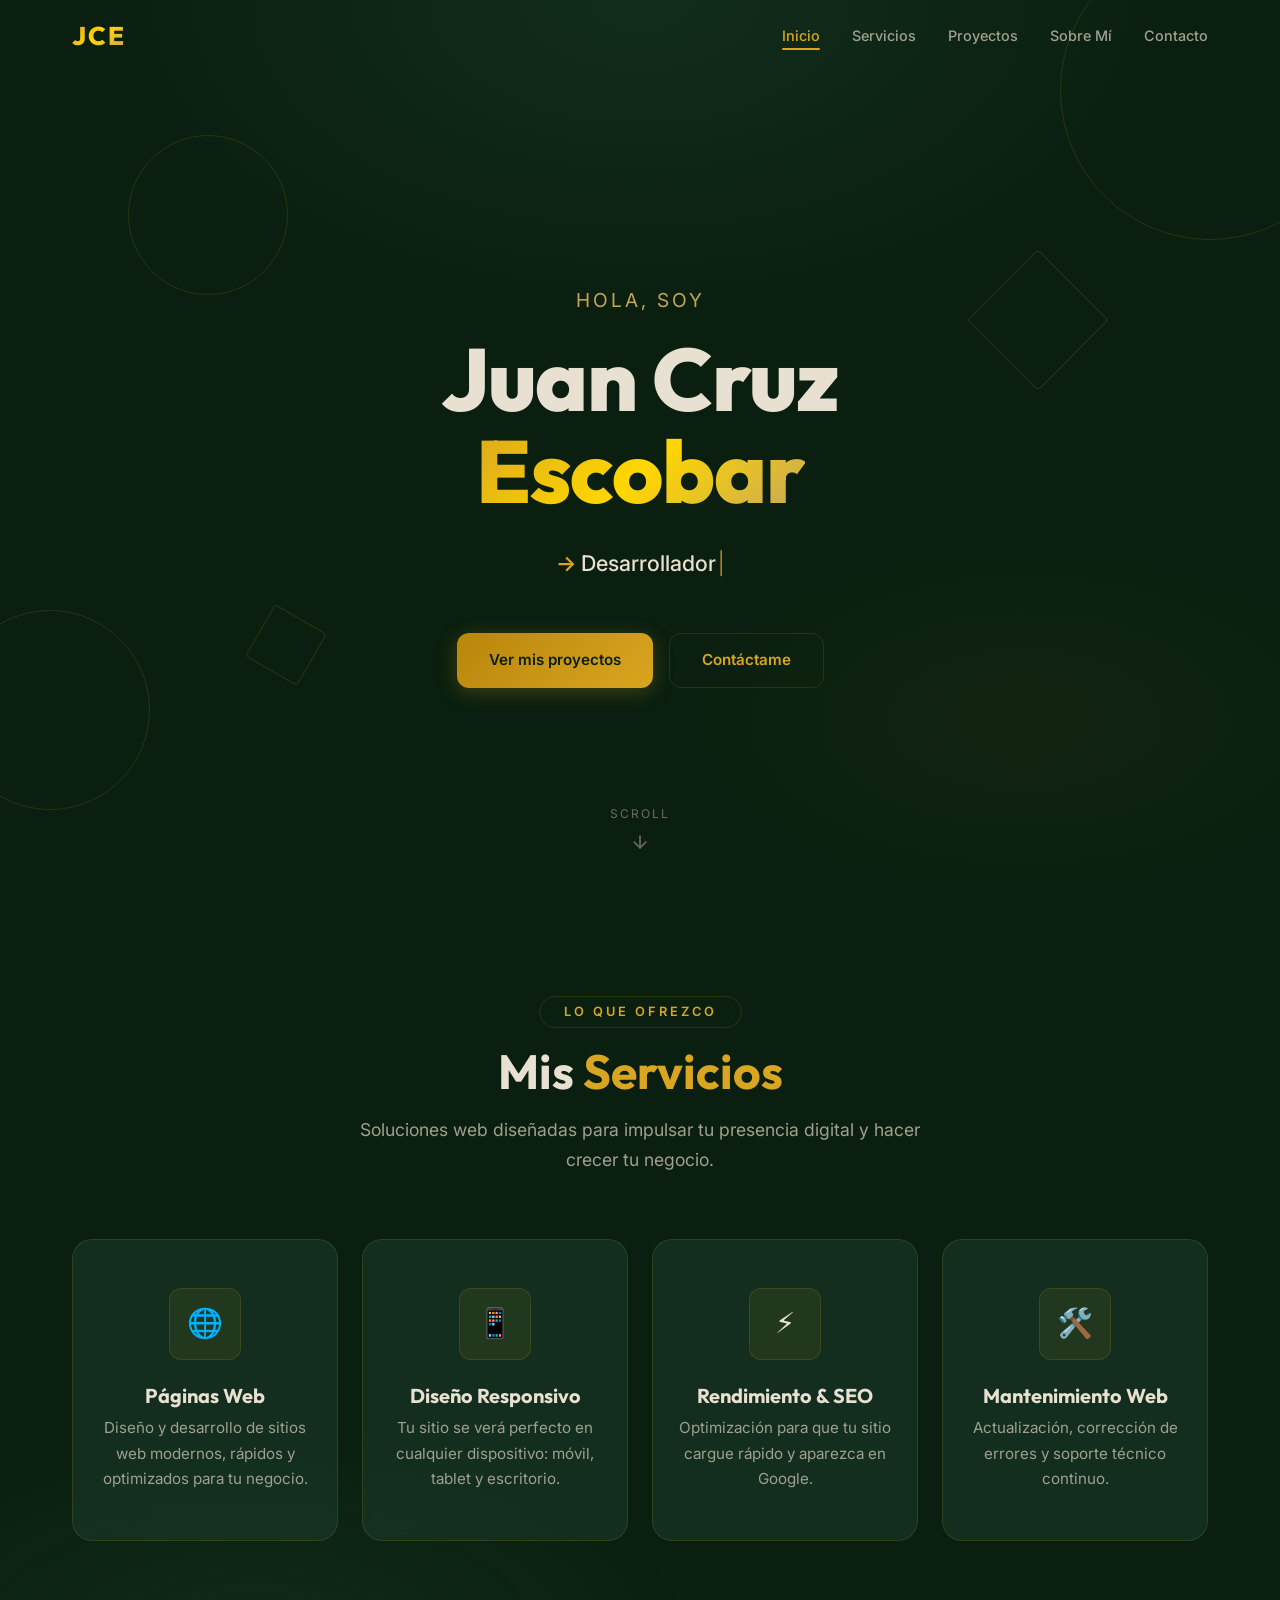
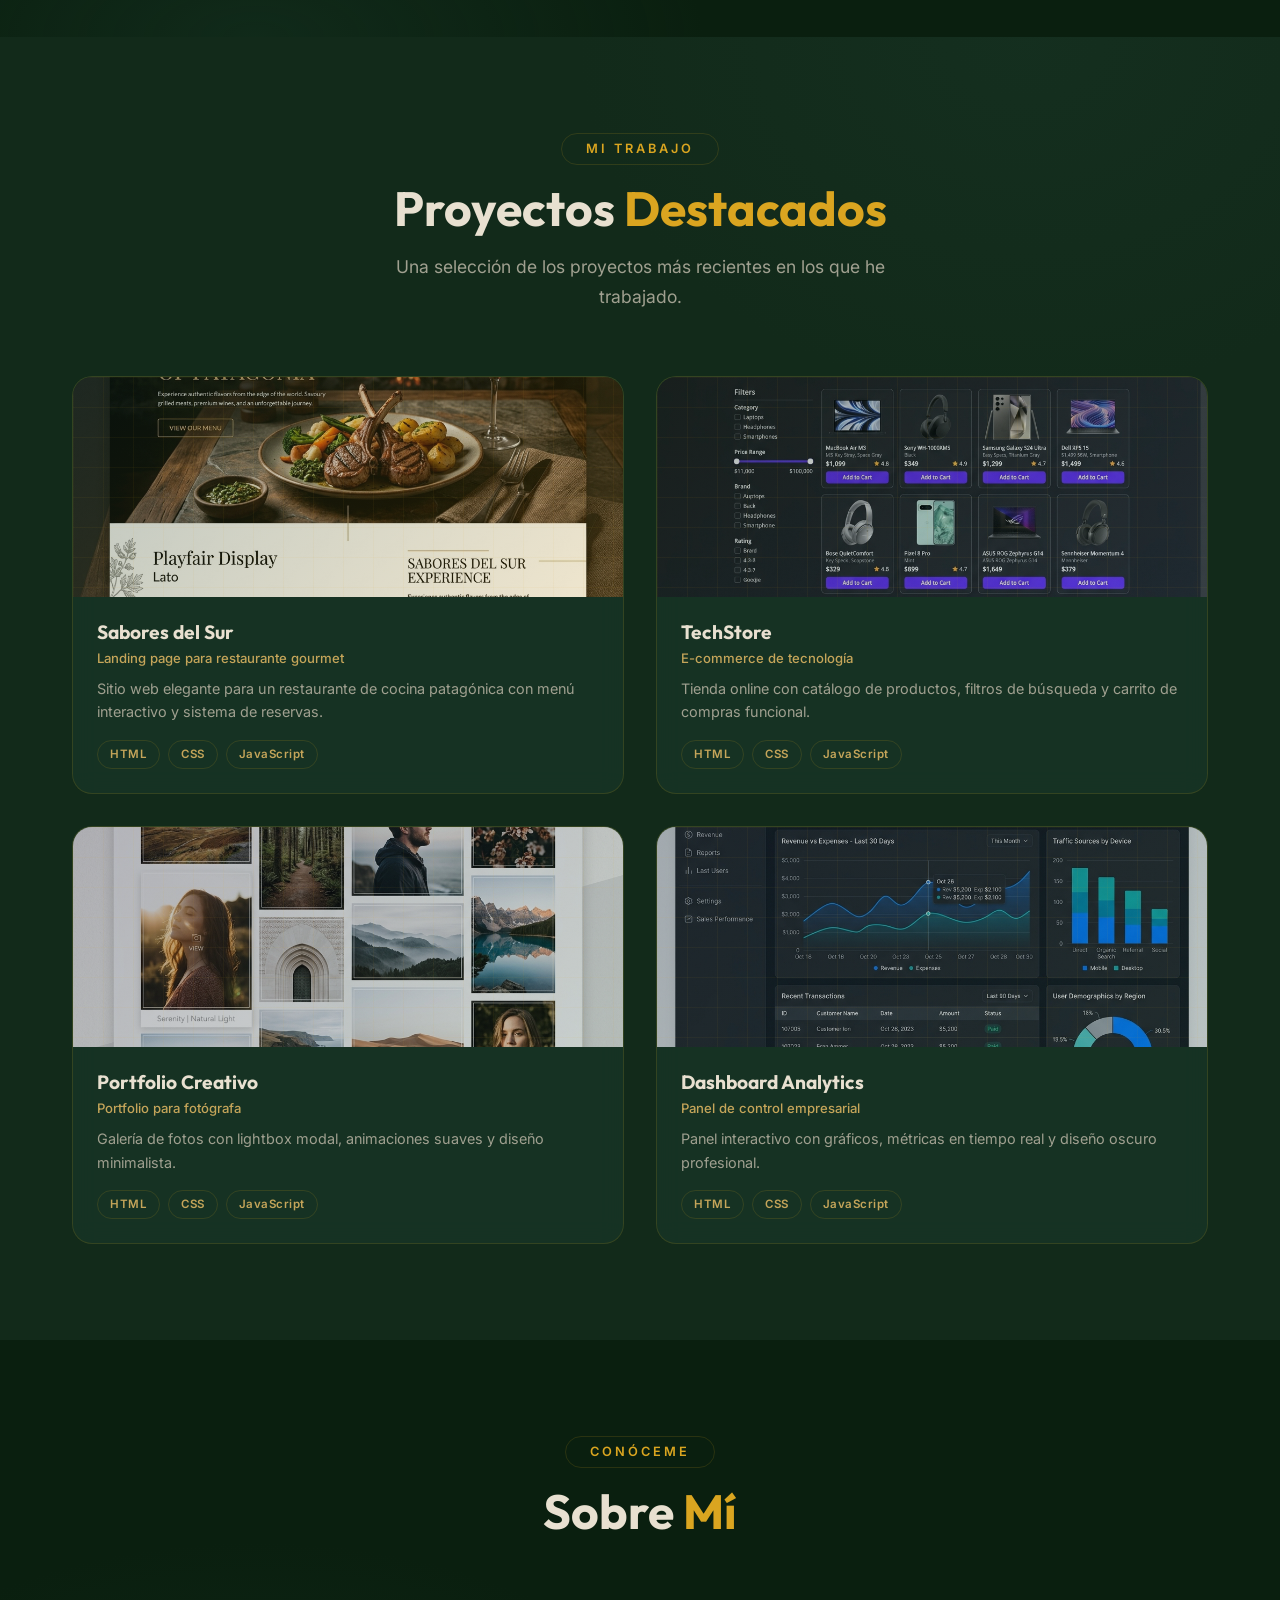
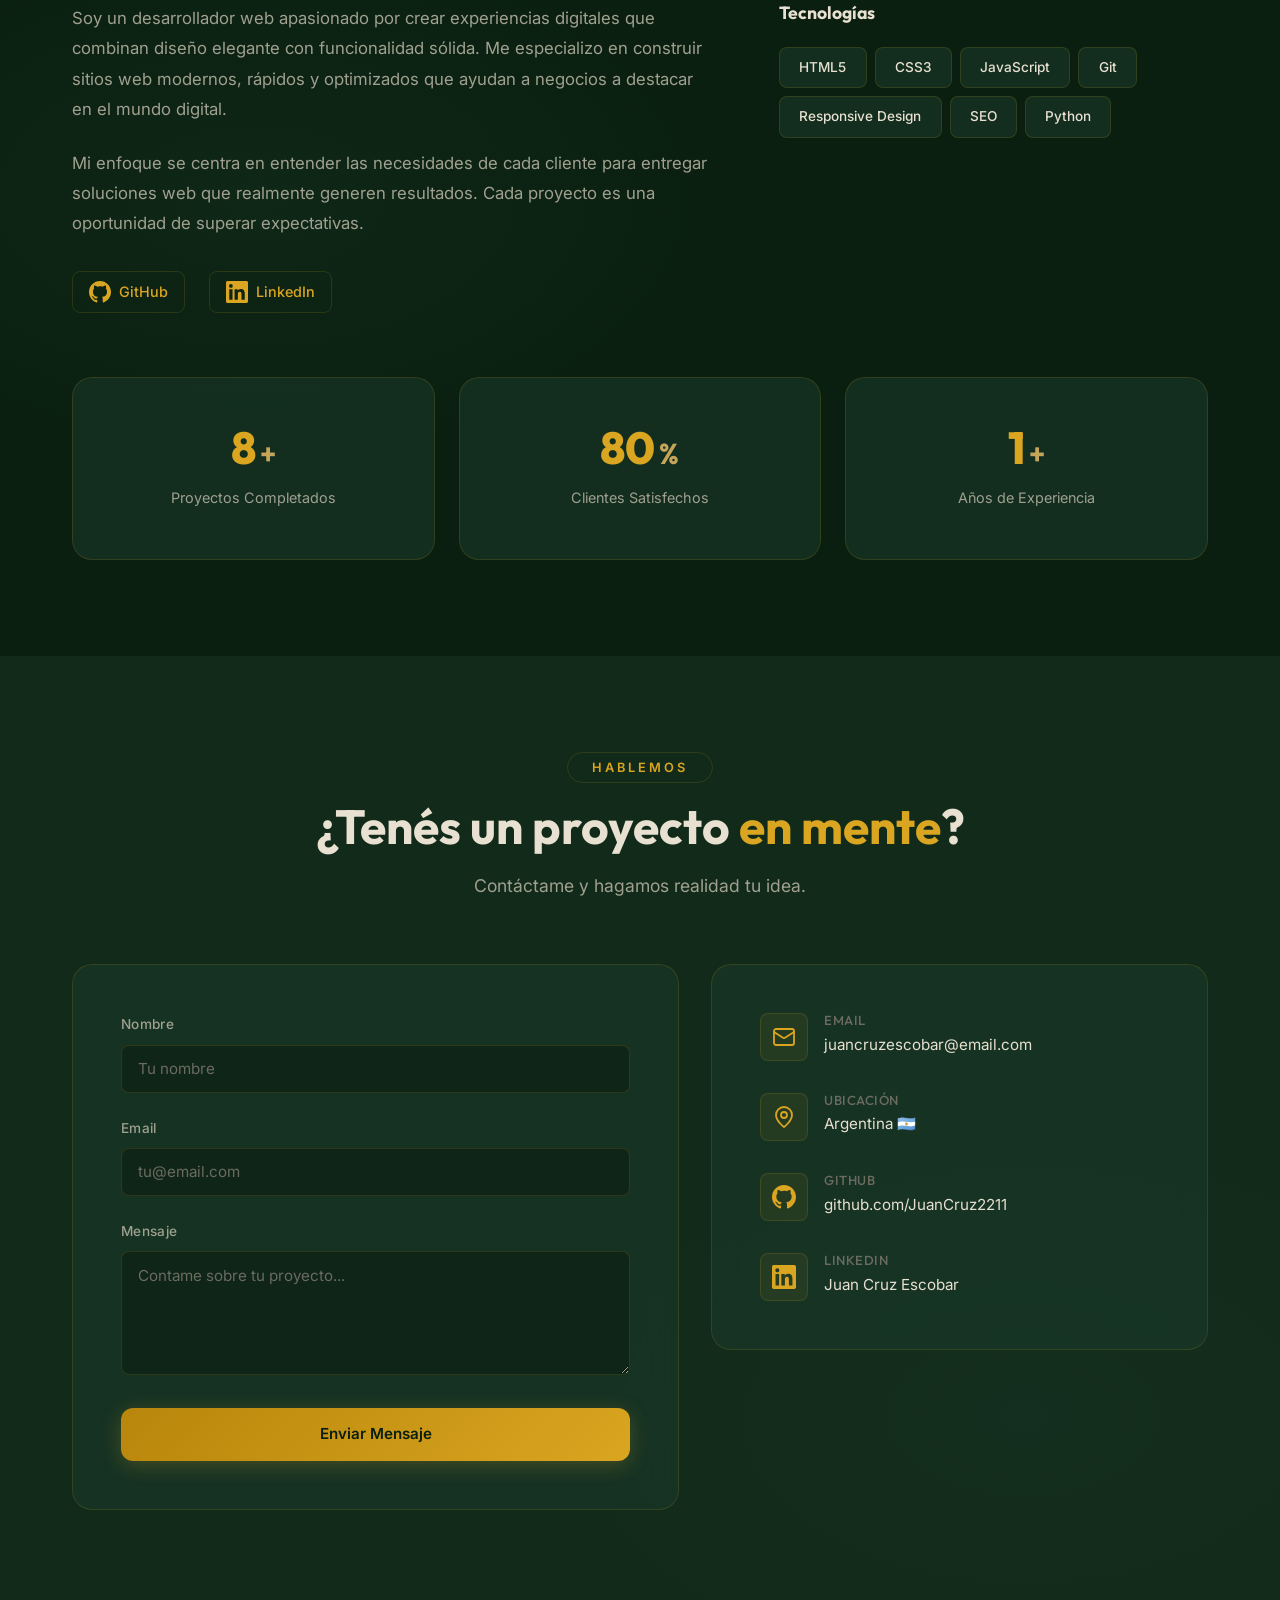
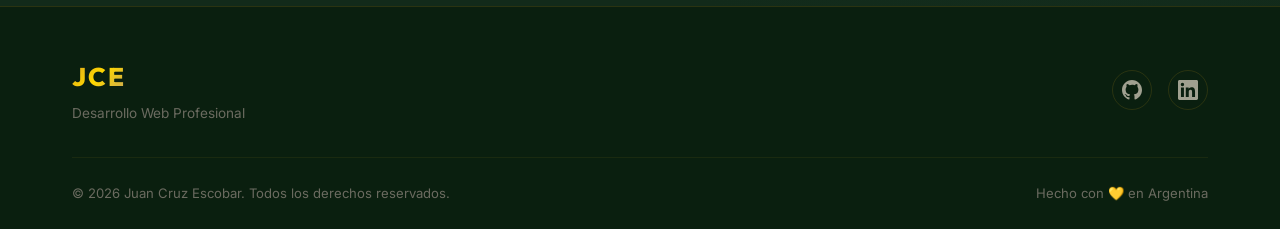
==== index.html @ f82ac788 "Portfolio profesional" ====
<!DOCTYPE html>
<html lang="es">
<head>
  <meta charset="UTF-8">
  <meta name="viewport" content="width=device-width, initial-scale=1.0">
  <meta name="description" content="Juan Cruz Escobar — Desarrollador Web profesional en Argentina. Diseño y desarrollo de sitios web modernos, rápidos y optimizados para tu negocio.">
  <meta name="keywords" content="desarrollador web, diseño web, Argentina, portfolio, sitios web, responsive design, SEO">
  <meta name="author" content="Juan Cruz Escobar">
  <meta name="robots" content="index, follow">
  <meta property="og:title" content="Juan Cruz Escobar | Desarrollo Web Profesional">
  <meta property="og:description" content="Desarrollador Web profesional en Argentina. Diseño y desarrollo de sitios web modernos, rápidos y optimizados.">
  <meta property="og:type" content="website">
  <meta property="og:locale" content="es_AR">
  <title>Juan Cruz Escobar | Desarrollo Web Profesional</title>
  <link rel="icon" href="data:image/svg+xml,<svg xmlns='http://www.w3.org/2000/svg' viewBox='0 0 100 100'><rect fill='%230A1F0F' rx='18' width='100' height='100'/><text x='50' y='62' font-family='serif' font-size='42' font-weight='bold' fill='%23DAA520' text-anchor='middle'>JCE</text></svg>">
  <link rel="preconnect" href="https://fonts.googleapis.com">
  <link rel="preconnect" href="https://fonts.gstatic.com" crossorigin>
  <link href="https://fonts.googleapis.com/css2?family=Inter:wght@300;400;500;600&family=Outfit:wght@600;700;800&display=swap" rel="stylesheet">
  <link rel="stylesheet" href="styles.css">
</head>
<body>

  <!-- ════════════════════════════════════════════ -->
  <!-- PRELOADER                                     -->
  <!-- ════════════════════════════════════════════ -->
  <div id="preloader" class="preloader" aria-hidden="true">
    <div class="preloader__logo">
      <span class="preloader__letter">J</span>
      <span class="preloader__letter">C</span>
      <span class="preloader__letter">E</span>
    </div>
    <div class="preloader__bar"><div class="preloader__bar-inner"></div></div>
  </div>

  <!-- ════════════════════════════════════════════ -->
  <!-- NAVIGATION                                    -->
  <!-- ════════════════════════════════════════════ -->
  <header id="header" class="header">
    <nav class="nav container" aria-label="Navegación principal">
      <a href="#inicio" class="nav__logo" aria-label="Ir al inicio">
        <span class="nav__logo-text">JCE</span>
      </a>

      <ul class="nav__menu" id="navMenu" role="menubar">
        <li role="none"><a href="#inicio" class="nav__link active" role="menuitem">Inicio</a></li>
        <li role="none"><a href="#servicios" class="nav__link" role="menuitem">Servicios</a></li>
        <li role="none"><a href="#proyectos" class="nav__link" role="menuitem">Proyectos</a></li>
        <li role="none"><a href="#sobre-mi" class="nav__link" role="menuitem">Sobre Mí</a></li>
        <li role="none"><a href="#contacto" class="nav__link" role="menuitem">Contacto</a></li>
      </ul>

      <button class="nav__hamburger" id="navToggle" aria-label="Abrir menú" aria-expanded="false" aria-controls="navMenu">
        <span class="nav__hamburger-line"></span>
        <span class="nav__hamburger-line"></span>
        <span class="nav__hamburger-line"></span>
      </button>
    </nav>
  </header>

  <main>
    <!-- ════════════════════════════════════════════ -->
    <!-- HERO SECTION                                  -->
    <!-- ════════════════════════════════════════════ -->
    <section id="inicio" class="hero">
      <!-- Animated background particles -->
      <div class="hero__particles" id="heroParticles" aria-hidden="true"></div>
      <!-- Geometric patterns -->
      <div class="hero__geo" aria-hidden="true">
        <div class="hero__geo-shape hero__geo-shape--1"></div>
        <div class="hero__geo-shape hero__geo-shape--2"></div>
        <div class="hero__geo-shape hero__geo-shape--3"></div>
        <div class="hero__geo-shape hero__geo-shape--4"></div>
        <div class="hero__geo-shape hero__geo-shape--5"></div>
      </div>

      <div class="hero__content container">
        <p class="hero__greeting animate-on-scroll">Hola, soy</p>
        <h1 class="hero__name animate-on-scroll">Juan Cruz<br><span class="hero__name--accent">Escobar</span></h1>
        <div class="hero__typing-wrapper animate-on-scroll">
          <span class="hero__typing-prefix">→&nbsp;</span>
          <span class="hero__typing-text" id="typingText"></span>
          <span class="hero__typing-cursor" aria-hidden="true">|</span>
        </div>
        <div class="hero__cta animate-on-scroll">
          <a href="#proyectos" class="btn btn--primary">Ver mis proyectos</a>
          <a href="#contacto" class="btn btn--secondary">Contáctame</a>
        </div>
      </div>

      <a href="#servicios" class="hero__scroll-indicator" aria-label="Desplazar hacia abajo">
        <span class="hero__scroll-text">Scroll</span>
        <svg class="hero__scroll-arrow" width="24" height="24" viewBox="0 0 24 24" fill="none" stroke="currentColor" stroke-width="2" stroke-linecap="round" stroke-linejoin="round"><path d="M12 5v14"/><path d="m19 12-7 7-7-7"/></svg>
      </a>
    </section>

    <!-- ════════════════════════════════════════════ -->
    <!-- SERVICIOS SECTION                             -->
    <!-- ════════════════════════════════════════════ -->
    <section id="servicios" class="section services">
      <div class="container">
        <div class="section__header animate-on-scroll">
          <span class="section__tag">Lo que ofrezco</span>
          <h2 class="section__title">Mis <span class="text-gold">Servicios</span></h2>
          <p class="section__subtitle">Soluciones web diseñadas para impulsar tu presencia digital y hacer crecer tu negocio.</p>
        </div>

        <div class="services__grid">
          <!-- Service 1 -->
          <article class="service-card glass-card animate-on-scroll">
            <div class="service-card__icon-wrapper">
              <span class="service-card__icon">🌐</span>
            </div>
            <h3 class="service-card__title">Páginas Web</h3>
            <p class="service-card__desc">Diseño y desarrollo de sitios web modernos, rápidos y optimizados para tu negocio.</p>
            <div class="service-card__glow" aria-hidden="true"></div>
          </article>

          <!-- Service 2 -->
          <article class="service-card glass-card animate-on-scroll">
            <div class="service-card__icon-wrapper">
              <span class="service-card__icon">📱</span>
            </div>
            <h3 class="service-card__title">Diseño Responsivo</h3>
            <p class="service-card__desc">Tu sitio se verá perfecto en cualquier dispositivo: móvil, tablet y escritorio.</p>
            <div class="service-card__glow" aria-hidden="true"></div>
          </article>

          <!-- Service 3 -->
          <article class="service-card glass-card animate-on-scroll">
            <div class="service-card__icon-wrapper">
              <span class="service-card__icon">⚡</span>
            </div>
            <h3 class="service-card__title">Rendimiento &amp; SEO</h3>
            <p class="service-card__desc">Optimización para que tu sitio cargue rápido y aparezca en Google.</p>
            <div class="service-card__glow" aria-hidden="true"></div>
          </article>

          <!-- Service 4 -->
          <article class="service-card glass-card animate-on-scroll">
            <div class="service-card__icon-wrapper">
              <span class="service-card__icon">🛠️</span>
            </div>
            <h3 class="service-card__title">Mantenimiento Web</h3>
            <p class="service-card__desc">Actualización, corrección de errores y soporte técnico continuo.</p>
            <div class="service-card__glow" aria-hidden="true"></div>
          </article>
        </div>
      </div>
    </section>

    <!-- ════════════════════════════════════════════ -->
    <!-- PROYECTOS SECTION                             -->
    <!-- ════════════════════════════════════════════ -->
    <section id="proyectos" class="section projects">
      <div class="container">
        <div class="section__header animate-on-scroll">
          <span class="section__tag">Mi trabajo</span>
          <h2 class="section__title">Proyectos <span class="text-gold">Destacados</span></h2>
          <p class="section__subtitle">Una selección de los proyectos más recientes en los que he trabajado.</p>
        </div>

        <div class="projects__grid">
          <!-- Project 1 -->
          <article class="project-card glass-card animate-on-scroll">
            <div class="project-card__preview project-card__preview--1">
              <div class="project-card__overlay">
                <div class="project-card__actions">
                  <a href="#" class="btn btn--small btn--primary" target="_blank" rel="noopener noreferrer">Ver Demo</a>
                  <a href="#" class="btn btn--small btn--outline" target="_blank" rel="noopener noreferrer">Código</a>
                </div>
              </div>
            </div>
            <div class="project-card__body">
              <h3 class="project-card__title">Sabores del Sur</h3>
              <p class="project-card__type">Landing page para restaurante gourmet</p>
              <p class="project-card__desc">Sitio web elegante para un restaurante de cocina patagónica con menú interactivo y sistema de reservas.</p>
              <div class="project-card__tags">
                <span class="tag">HTML</span>
                <span class="tag">CSS</span>
                <span class="tag">JavaScript</span>
              </div>
            </div>
          </article>

          <!-- Project 2 -->
          <article class="project-card glass-card animate-on-scroll">
            <div class="project-card__preview project-card__preview--2">
              <div class="project-card__overlay">
                <div class="project-card__actions">
                  <a href="#" class="btn btn--small btn--primary" target="_blank" rel="noopener noreferrer">Ver Demo</a>
                  <a href="#" class="btn btn--small btn--outline" target="_blank" rel="noopener noreferrer">Código</a>
                </div>
              </div>
            </div>
            <div class="project-card__body">
              <h3 class="project-card__title">TechStore</h3>
              <p class="project-card__type">E-commerce de tecnología</p>
              <p class="project-card__desc">Tienda online con catálogo de productos, filtros de búsqueda y carrito de compras funcional.</p>
              <div class="project-card__tags">
                <span class="tag">HTML</span>
                <span class="tag">CSS</span>
                <span class="tag">JavaScript</span>
              </div>
            </div>
          </article>

          <!-- Project 3 -->
          <article class="project-card glass-card animate-on-scroll">
            <div class="project-card__preview project-card__preview--3">
              <div class="project-card__overlay">
                <div class="project-card__actions">
                  <a href="#" class="btn btn--small btn--primary" target="_blank" rel="noopener noreferrer">Ver Demo</a>
                  <a href="#" class="btn btn--small btn--outline" target="_blank" rel="noopener noreferrer">Código</a>
                </div>
              </div>
            </div>
            <div class="project-card__body">
              <h3 class="project-card__title">Portfolio Creativo</h3>
              <p class="project-card__type">Portfolio para fotógrafa</p>
              <p class="project-card__desc">Galería de fotos con lightbox modal, animaciones suaves y diseño minimalista.</p>
              <div class="project-card__tags">
                <span class="tag">HTML</span>
                <span class="tag">CSS</span>
                <span class="tag">JavaScript</span>
              </div>
            </div>
          </article>

          <!-- Project 4 -->
          <article class="project-card glass-card animate-on-scroll">
            <div class="project-card__preview project-card__preview--4">
              <div class="project-card__overlay">
                <div class="project-card__actions">
                  <a href="#" class="btn btn--small btn--primary" target="_blank" rel="noopener noreferrer">Ver Demo</a>
                  <a href="#" class="btn btn--small btn--outline" target="_blank" rel="noopener noreferrer">Código</a>
                </div>
              </div>
            </div>
            <div class="project-card__body">
              <h3 class="project-card__title">Dashboard Analytics</h3>
              <p class="project-card__type">Panel de control empresarial</p>
              <p class="project-card__desc">Panel interactivo con gráficos, métricas en tiempo real y diseño oscuro profesional.</p>
              <div class="project-card__tags">
                <span class="tag">HTML</span>
                <span class="tag">CSS</span>
                <span class="tag">JavaScript</span>
              </div>
            </div>
          </article>
        </div>
      </div>
    </section>

    <!-- ════════════════════════════════════════════ -->
    <!-- SOBRE MÍ SECTION                             -->
    <!-- ════════════════════════════════════════════ -->
    <section id="sobre-mi" class="section about">
      <div class="container">
        <div class="section__header animate-on-scroll">
          <span class="section__tag">Conóceme</span>
          <h2 class="section__title">Sobre <span class="text-gold">Mí</span></h2>
        </div>

        <div class="about__grid">
          <div class="about__bio animate-on-scroll">
            <p class="about__text">Soy un desarrollador web apasionado por crear experiencias digitales que combinan diseño elegante con funcionalidad sólida. Me especializo en construir sitios web modernos, rápidos y optimizados que ayudan a negocios a destacar en el mundo digital.</p>
            <p class="about__text">Mi enfoque se centra en entender las necesidades de cada cliente para entregar soluciones web que realmente generen resultados. Cada proyecto es una oportunidad de superar expectativas.</p>

            <div class="about__links">
              <a href="https://github.com/JuanCruz2211" class="about__social-link" target="_blank" rel="noopener noreferrer" aria-label="GitHub">
                <svg width="22" height="22" viewBox="0 0 24 24" fill="currentColor"><path d="M12 0C5.374 0 0 5.373 0 12c0 5.302 3.438 9.8 8.207 11.387.599.111.793-.261.793-.577v-2.234c-3.338.726-4.033-1.416-4.033-1.416-.546-1.387-1.333-1.756-1.333-1.756-1.089-.745.083-.729.083-.729 1.205.084 1.839 1.237 1.839 1.237 1.07 1.834 2.807 1.304 3.492.997.107-.775.418-1.305.762-1.604-2.665-.305-5.467-1.334-5.467-5.931 0-1.311.469-2.381 1.236-3.221-.124-.303-.535-1.524.117-3.176 0 0 1.008-.322 3.301 1.23A11.509 11.509 0 0 1 12 5.803c1.02.005 2.047.138 3.006.404 2.291-1.552 3.297-1.23 3.297-1.23.653 1.653.242 2.874.118 3.176.77.84 1.235 1.911 1.235 3.221 0 4.609-2.807 5.624-5.479 5.921.43.372.823 1.102.823 2.222v3.293c0 .319.192.694.801.576C20.566 21.797 24 17.3 24 12c0-6.627-5.373-12-12-12z"/></svg>
                <span>GitHub</span>
              </a>
              <a href="https://www.linkedin.com/in/juan-cruz-escobar-2a8b75199/" class="about__social-link" target="_blank" rel="noopener noreferrer" aria-label="LinkedIn">
                <svg width="22" height="22" viewBox="0 0 24 24" fill="currentColor"><path d="M20.447 20.452h-3.554v-5.569c0-1.328-.027-3.037-1.852-3.037-1.853 0-2.136 1.445-2.136 2.939v5.667H9.351V9h3.414v1.561h.046c.477-.9 1.637-1.85 3.37-1.85 3.601 0 4.267 2.37 4.267 5.455v6.286zM5.337 7.433a2.062 2.062 0 0 1-2.063-2.065 2.064 2.064 0 1 1 2.063 2.065zm1.782 13.019H3.555V9h3.564v11.452zM22.225 0H1.771C.792 0 0 .774 0 1.729v20.542C0 23.227.792 24 1.771 24h20.451C23.2 24 24 23.227 24 22.271V1.729C24 .774 23.2 0 22.222 0h.003z"/></svg>
                <span>LinkedIn</span>
              </a>
            </div>
          </div>

          <div class="about__skills animate-on-scroll">
            <h3 class="about__skills-title">Tecnologías</h3>
            <div class="skills__tags">
              <span class="skill-tag">HTML5</span>
              <span class="skill-tag">CSS3</span>
              <span class="skill-tag">JavaScript</span>
              <span class="skill-tag">Git</span>
              <span class="skill-tag">Responsive Design</span>
              <span class="skill-tag">SEO</span>
              <span class="skill-tag">Python</span>
            </div>
          </div>
        </div>

        <!-- Stats counter -->
        <div class="about__stats animate-on-scroll" id="statsSection">
          <div class="stat-card glass-card">
            <span class="stat-card__number" data-target="10">0</span>
            <span class="stat-card__suffix">+</span>
            <p class="stat-card__label">Proyectos Completados</p>
          </div>
          <div class="stat-card glass-card">
            <span class="stat-card__number" data-target="100">0</span>
            <span class="stat-card__suffix">%</span>
            <p class="stat-card__label">Clientes Satisfechos</p>
          </div>
          <div class="stat-card glass-card">
            <span class="stat-card__number" data-target="2">0</span>
            <span class="stat-card__suffix">+</span>
            <p class="stat-card__label">Años de Experiencia</p>
          </div>
        </div>
      </div>
    </section>

    <!-- ════════════════════════════════════════════ -->
    <!-- CONTACTO SECTION                              -->
    <!-- ════════════════════════════════════════════ -->
    <section id="contacto" class="section contact">
      <div class="container">
        <div class="section__header animate-on-scroll">
          <span class="section__tag">Hablemos</span>
          <h2 class="section__title">¿Tenés un proyecto <span class="text-gold">en mente</span>?</h2>
          <p class="section__subtitle">Contáctame y hagamos realidad tu idea.</p>
        </div>

        <div class="contact__grid">
          <!-- Contact Form -->
          <form class="contact__form glass-card animate-on-scroll" id="contactForm" novalidate>
            <div class="form-group">
              <label for="contactName" class="form-label">Nombre</label>
              <input type="text" id="contactName" name="name" class="form-input" placeholder="Tu nombre" required autocomplete="name">
              <span class="form-error" id="nameError">Por favor ingresá tu nombre.</span>
            </div>
            <div class="form-group">
              <label for="contactEmail" class="form-label">Email</label>
              <input type="email" id="contactEmail" name="email" class="form-input" placeholder="tu@email.com" required autocomplete="email">
              <span class="form-error" id="emailError">Por favor ingresá un email válido.</span>
            </div>
            <div class="form-group">
              <label for="contactMessage" class="form-label">Mensaje</label>
              <textarea id="contactMessage" name="message" class="form-input form-textarea" placeholder="Contame sobre tu proyecto..." rows="5" required></textarea>
              <span class="form-error" id="messageError">Por favor escribí tu mensaje.</span>
            </div>
            <button type="submit" class="btn btn--primary btn--full" id="submitBtn">
              <span class="btn__text">Enviar Mensaje</span>
              <span class="btn__loader" aria-hidden="true"></span>
            </button>
            <!-- Success message -->
            <div class="form-success" id="formSuccess" aria-live="polite">
              <svg width="28" height="28" viewBox="0 0 24 24" fill="none" stroke="currentColor" stroke-width="2" stroke-linecap="round" stroke-linejoin="round"><circle cx="12" cy="12" r="10"/><path d="m9 12 2 2 4-4"/></svg>
              <p>¡Mensaje enviado con éxito! Te responderé pronto.</p>
            </div>
          </form>

          <!-- Contact Info -->
          <div class="contact__info animate-on-scroll">
            <div class="contact__info-card glass-card">
              <div class="contact__info-item">
                <div class="contact__info-icon">
                  <!-- Email Icon -->
                  <svg width="24" height="24" viewBox="0 0 24 24" fill="none" stroke="currentColor" stroke-width="1.8" stroke-linecap="round" stroke-linejoin="round"><rect width="20" height="16" x="2" y="4" rx="2"/><path d="m22 7-8.97 5.7a1.94 1.94 0 0 1-2.06 0L2 7"/></svg>
                </div>
                <div>
                  <h4 class="contact__info-label">Email</h4>
                  <a href="mailto:juancruzescobar@email.com" class="contact__info-value">juancruzescobar@email.com</a>
                </div>
              </div>
              <div class="contact__info-item">
                <div class="contact__info-icon">
                  <!-- Location Icon -->
                  <svg width="24" height="24" viewBox="0 0 24 24" fill="none" stroke="currentColor" stroke-width="1.8" stroke-linecap="round" stroke-linejoin="round"><path d="M20 10c0 6-8 12-8 12s-8-6-8-12a8 8 0 0 1 16 0Z"/><circle cx="12" cy="10" r="3"/></svg>
                </div>
                <div>
                  <h4 class="contact__info-label">Ubicación</h4>
                  <p class="contact__info-value">Argentina 🇦🇷</p>
                </div>
              </div>
              <div class="contact__info-item">
                <div class="contact__info-icon">
                  <!-- GitHub Icon -->
                  <svg width="24" height="24" viewBox="0 0 24 24" fill="currentColor"><path d="M12 0C5.374 0 0 5.373 0 12c0 5.302 3.438 9.8 8.207 11.387.599.111.793-.261.793-.577v-2.234c-3.338.726-4.033-1.416-4.033-1.416-.546-1.387-1.333-1.756-1.333-1.756-1.089-.745.083-.729.083-.729 1.205.084 1.839 1.237 1.839 1.237 1.07 1.834 2.807 1.304 3.492.997.107-.775.418-1.305.762-1.604-2.665-.305-5.467-1.334-5.467-5.931 0-1.311.469-2.381 1.236-3.221-.124-.303-.535-1.524.117-3.176 0 0 1.008-.322 3.301 1.23A11.509 11.509 0 0 1 12 5.803c1.02.005 2.047.138 3.006.404 2.291-1.552 3.297-1.23 3.297-1.23.653 1.653.242 2.874.118 3.176.77.84 1.235 1.911 1.235 3.221 0 4.609-2.807 5.624-5.479 5.921.43.372.823 1.102.823 2.222v3.293c0 .319.192.694.801.576C20.566 21.797 24 17.3 24 12c0-6.627-5.373-12-12-12z"/></svg>
                </div>
                <div>
                  <h4 class="contact__info-label">GitHub</h4>
                  <a href="https://github.com/JuanCruz2211" class="contact__info-value" target="_blank" rel="noopener noreferrer">github.com/JuanCruz2211</a>
                </div>
              </div>
              <div class="contact__info-item">
                <div class="contact__info-icon">
                  <!-- LinkedIn Icon -->
                  <svg width="24" height="24" viewBox="0 0 24 24" fill="currentColor"><path d="M20.447 20.452h-3.554v-5.569c0-1.328-.027-3.037-1.852-3.037-1.853 0-2.136 1.445-2.136 2.939v5.667H9.351V9h3.414v1.561h.046c.477-.9 1.637-1.85 3.37-1.85 3.601 0 4.267 2.37 4.267 5.455v6.286zM5.337 7.433a2.062 2.062 0 0 1-2.063-2.065 2.064 2.064 0 1 1 2.063 2.065zm1.782 13.019H3.555V9h3.564v11.452zM22.225 0H1.771C.792 0 0 .774 0 1.729v20.542C0 23.227.792 24 1.771 24h20.451C23.2 24 24 23.227 24 22.271V1.729C24 .774 23.2 0 22.222 0h.003z"/></svg>
                </div>
                <div>
                  <h4 class="contact__info-label">LinkedIn</h4>
                  <a href="https://www.linkedin.com/in/juan-cruz-escobar-2a8b75199/" class="contact__info-value" target="_blank" rel="noopener noreferrer">Juan Cruz Escobar</a>
                </div>
              </div>
            </div>
          </div>
        </div>
      </div>
    </section>
  </main>

  <!-- ════════════════════════════════════════════ -->
  <!-- FOOTER                                        -->
  <!-- ════════════════════════════════════════════ -->
  <footer class="footer">
    <div class="container">
      <div class="footer__content">
        <div class="footer__brand">
          <a href="#inicio" class="nav__logo" aria-label="Ir al inicio">
            <span class="nav__logo-text">JCE</span>
          </a>
          <p class="footer__tagline">Desarrollo Web Profesional</p>
        </div>

        <div class="footer__social">
          <a href="https://github.com/JuanCruz2211" class="footer__social-link" target="_blank" rel="noopener noreferrer" aria-label="GitHub">
            <svg width="20" height="20" viewBox="0 0 24 24" fill="currentColor"><path d="M12 0C5.374 0 0 5.373 0 12c0 5.302 3.438 9.8 8.207 11.387.599.111.793-.261.793-.577v-2.234c-3.338.726-4.033-1.416-4.033-1.416-.546-1.387-1.333-1.756-1.333-1.756-1.089-.745.083-.729.083-.729 1.205.084 1.839 1.237 1.839 1.237 1.07 1.834 2.807 1.304 3.492.997.107-.775.418-1.305.762-1.604-2.665-.305-5.467-1.334-5.467-5.931 0-1.311.469-2.381 1.236-3.221-.124-.303-.535-1.524.117-3.176 0 0 1.008-.322 3.301 1.23A11.509 11.509 0 0 1 12 5.803c1.02.005 2.047.138 3.006.404 2.291-1.552 3.297-1.23 3.297-1.23.653 1.653.242 2.874.118 3.176.77.84 1.235 1.911 1.235 3.221 0 4.609-2.807 5.624-5.479 5.921.43.372.823 1.102.823 2.222v3.293c0 .319.192.694.801.576C20.566 21.797 24 17.3 24 12c0-6.627-5.373-12-12-12z"/></svg>
          </a>
          <a href="https://www.linkedin.com/in/juan-cruz-escobar-2a8b75199/" class="footer__social-link" target="_blank" rel="noopener noreferrer" aria-label="LinkedIn">
            <svg width="20" height="20" viewBox="0 0 24 24" fill="currentColor"><path d="M20.447 20.452h-3.554v-5.569c0-1.328-.027-3.037-1.852-3.037-1.853 0-2.136 1.445-2.136 2.939v5.667H9.351V9h3.414v1.561h.046c.477-.9 1.637-1.85 3.37-1.85 3.601 0 4.267 2.37 4.267 5.455v6.286zM5.337 7.433a2.062 2.062 0 0 1-2.063-2.065 2.064 2.064 0 1 1 2.063 2.065zm1.782 13.019H3.555V9h3.564v11.452zM22.225 0H1.771C.792 0 0 .774 0 1.729v20.542C0 23.227.792 24 1.771 24h20.451C23.2 24 24 23.227 24 22.271V1.729C24 .774 23.2 0 22.222 0h.003z"/></svg>
          </a>
        </div>
      </div>

      <div class="footer__bottom">
        <p>&copy; 2026 Juan Cruz Escobar. Todos los derechos reservados.</p>
        <p class="footer__made">Hecho con 💛 en Argentina</p>
      </div>
    </div>
  </footer>

  <script src="script.js"></script>
</body>
</html>
---- styles.css ----
/* ═══════════════════════════════════════════════════════
   JUAN CRUZ ESCOBAR — Portfolio Design System
   Premium dark green + gold palette (Rolex-inspired)
   ═══════════════════════════════════════════════════════ */

/* ─── 1. CUSTOM PROPERTIES ─────────────────────────── */
:root {
  /* Backgrounds */
  --bg-darkest:    #0A1F0F;
  --bg-dark:       #122A1A;
  --bg-medium:     #1A3A2A;
  --bg-glass:      rgba(26, 58, 42, 0.6);
  --bg-glass-light:rgba(26, 58, 42, 0.35);

  /* Gold palette */
  --gold:          #DAA520;
  --gold-light:    #C5A55A;
  --gold-dark:     #B8860B;
  --gold-hover:    #FFD700;
  --gold-glow:     rgba(218, 165, 32, 0.35);
  --gold-subtle:   rgba(218, 165, 32, 0.15);

  /* Text */
  --text-primary:  #E8E0D0;
  --text-secondary:#A0A090;
  --text-muted:    #6B6B60;

  /* Typography */
  --font-body:     'Inter', system-ui, -apple-system, sans-serif;
  --font-heading:  'Outfit', 'Inter', sans-serif;

  /* Spacing scale */
  --space-xs:  0.25rem;
  --space-sm:  0.5rem;
  --space-md:  1rem;
  --space-lg:  1.5rem;
  --space-xl:  2rem;
  --space-2xl: 3rem;
  --space-3xl: 4rem;
  --space-4xl: 6rem;

  /* Misc */
  --radius-sm:  8px;
  --radius-md:  12px;
  --radius-lg:  20px;
  --radius-xl:  28px;
  --nav-height:  72px;
  --transition:  0.35s cubic-bezier(0.4, 0, 0.2, 1);
  --transition-fast: 0.2s ease;
}

/* ─── 2. RESET / NORMALIZE ─────────────────────────── */
*,
*::before,
*::after {
  margin: 0;
  padding: 0;
  box-sizing: border-box;
}

html {
  scroll-behavior: smooth;
  scroll-padding-top: var(--nav-height);
  font-size: 16px;
  -webkit-text-size-adjust: 100%;
}

body {
  font-family: var(--font-body);
  font-weight: 400;
  line-height: 1.7;
  color: var(--text-primary);
  background-color: var(--bg-darkest);
  overflow-x: hidden;
  -webkit-font-smoothing: antialiased;
  -moz-osx-font-smoothing: grayscale;
}

img, svg {
  display: block;
  max-width: 100%;
}

a {
  color: inherit;
  text-decoration: none;
}

button {
  font: inherit;
  cursor: pointer;
  border: none;
  background: none;
}

ul, ol {
  list-style: none;
}

h1, h2, h3, h4, h5, h6 {
  font-family: var(--font-heading);
  line-height: 1.15;
  color: var(--text-primary);
}

::selection {
  background: var(--gold);
  color: var(--bg-darkest);
}

/* ─── 3. CUSTOM SCROLLBAR ──────────────────────────── */
::-webkit-scrollbar {
  width: 8px;
}

::-webkit-scrollbar-track {
  background: var(--bg-darkest);
}

::-webkit-scrollbar-thumb {
  background: var(--gold-dark);
  border-radius: 999px;
}

::-webkit-scrollbar-thumb:hover {
  background: var(--gold);
}

/* Firefox */
html {
  scrollbar-width: thin;
  scrollbar-color: var(--gold-dark) var(--bg-darkest);
}

/* ─── 4. LAYOUT UTILITIES ──────────────────────────── */
.container {
  width: 100%;
  max-width: 1200px;
  margin-inline: auto;
  padding-inline: var(--space-lg);
}

.text-gold {
  color: var(--gold);
}

/* ─── 5. PRELOADER ─────────────────────────────────── */
.preloader {
  position: fixed;
  inset: 0;
  z-index: 9999;
  display: flex;
  flex-direction: column;
  align-items: center;
  justify-content: center;
  background: var(--bg-darkest);
  transition: opacity 0.6s ease, visibility 0.6s ease;
}

.preloader.hidden {
  opacity: 0;
  visibility: hidden;
  pointer-events: none;
}

.preloader__logo {
  display: flex;
  gap: 4px;
  margin-bottom: var(--space-xl);
}

.preloader__letter {
  font-family: var(--font-heading);
  font-size: 2.5rem;
  font-weight: 800;
  color: var(--gold);
  opacity: 0;
  animation: preloaderLetter 1.6s ease forwards;
}

.preloader__letter:nth-child(2) { animation-delay: 0.15s; }
.preloader__letter:nth-child(3) { animation-delay: 0.3s; }

@keyframes preloaderLetter {
  0%   { opacity: 0; transform: translateY(20px); }
  40%  { opacity: 1; transform: translateY(0); }
  100% { opacity: 1; transform: translateY(0); }
}

.preloader__bar {
  width: 180px;
  height: 3px;
  background: var(--gold-subtle);
  border-radius: 999px;
  overflow: hidden;
}

.preloader__bar-inner {
  height: 100%;
  width: 0;
  background: linear-gradient(90deg, var(--gold-dark), var(--gold), var(--gold-hover));
  border-radius: 999px;
  animation: preloaderBar 1.8s ease forwards;
}

@keyframes preloaderBar {
  to { width: 100%; }
}

/* ─── 6. NAVIGATION ───────────────────────────────── */
.header {
  position: fixed;
  top: 0;
  left: 0;
  right: 0;
  z-index: 1000;
  height: var(--nav-height);
  display: flex;
  align-items: center;
  background: transparent;
  transition: background var(--transition), box-shadow var(--transition), backdrop-filter var(--transition);
}

.header.scrolled {
  background: rgba(10, 31, 15, 0.92);
  backdrop-filter: blur(16px);
  -webkit-backdrop-filter: blur(16px);
  box-shadow: 0 1px 0 var(--gold-subtle);
}

.nav {
  display: flex;
  align-items: center;
  justify-content: space-between;
}

.nav__logo-text {
  font-family: var(--font-heading);
  font-size: 1.6rem;
  font-weight: 800;
  background: linear-gradient(135deg, var(--gold), var(--gold-hover), var(--gold-light));
  -webkit-background-clip: text;
  background-clip: text;
  -webkit-text-fill-color: transparent;
  letter-spacing: 2px;
  transition: filter var(--transition);
}

.nav__logo:hover .nav__logo-text {
  filter: brightness(1.2);
}

.nav__menu {
  display: flex;
  gap: var(--space-xl);
}

.nav__link {
  font-size: 0.9rem;
  font-weight: 500;
  color: var(--text-secondary);
  position: relative;
  padding: var(--space-xs) 0;
  transition: color var(--transition);
}

.nav__link::after {
  content: '';
  position: absolute;
  bottom: -2px;
  left: 0;
  width: 0;
  height: 2px;
  background: var(--gold);
  border-radius: 999px;
  transition: width var(--transition);
}

.nav__link:hover,
.nav__link.active {
  color: var(--gold);
}

.nav__link:hover::after,
.nav__link.active::after {
  width: 100%;
}

/* Hamburger */
.nav__hamburger {
  display: none;
  flex-direction: column;
  justify-content: center;
  gap: 5px;
  width: 32px;
  height: 32px;
  z-index: 1001;
}

.nav__hamburger-line {
  display: block;
  width: 100%;
  height: 2px;
  background: var(--gold);
  border-radius: 999px;
  transition: transform var(--transition), opacity var(--transition);
  transform-origin: center;
}

.nav__hamburger.active .nav__hamburger-line:nth-child(1) {
  transform: translateY(7px) rotate(45deg);
}

.nav__hamburger.active .nav__hamburger-line:nth-child(2) {
  opacity: 0;
}

.nav__hamburger.active .nav__hamburger-line:nth-child(3) {
  transform: translateY(-7px) rotate(-45deg);
}

/* ─── 7. HERO SECTION ──────────────────────────────── */
.hero {
  position: relative;
  min-height: 100vh;
  min-height: 100dvh;
  display: flex;
  align-items: center;
  justify-content: center;
  overflow: hidden;
  background:
    radial-gradient(ellipse 60% 50% at 50% 0%, rgba(26, 58, 42, 0.5) 0%, transparent 70%),
    radial-gradient(ellipse 40% 30% at 80% 80%, rgba(218, 165, 32, 0.04) 0%, transparent 70%),
    var(--bg-darkest);
}

/* Particles container */
.hero__particles {
  position: absolute;
  inset: 0;
  pointer-events: none;
}

.hero__particle {
  position: absolute;
  border-radius: 50%;
  background: var(--gold);
  opacity: 0;
  animation: particleFloat linear infinite;
}

@keyframes particleFloat {
  0% {
    opacity: 0;
    transform: translateY(0) scale(0);
  }
  10% {
    opacity: 0.6;
    transform: scale(1);
  }
  90% {
    opacity: 0.2;
  }
  100% {
    opacity: 0;
    transform: translateY(-100vh) scale(0.5);
  }
}

/* Geometric shapes */
.hero__geo {
  position: absolute;
  inset: 0;
  pointer-events: none;
  overflow: hidden;
}

.hero__geo-shape {
  position: absolute;
  border: 1px solid var(--gold-subtle);
  border-radius: 50%;
  animation: geoFloat 20s ease-in-out infinite;
}

.hero__geo-shape--1 {
  width: 300px; height: 300px;
  top: -60px; right: -80px;
  animation-duration: 25s;
}

.hero__geo-shape--2 {
  width: 200px; height: 200px;
  bottom: 10%; left: -50px;
  animation-duration: 20s;
  animation-delay: -5s;
}

.hero__geo-shape--3 {
  width: 100px; height: 100px;
  top: 30%; right: 15%;
  border-radius: 4px;
  transform: rotate(45deg);
  animation-duration: 18s;
  animation-delay: -3s;
}

.hero__geo-shape--4 {
  width: 60px; height: 60px;
  bottom: 25%; left: 20%;
  border-radius: 4px;
  transform: rotate(30deg);
  animation-duration: 22s;
  animation-delay: -8s;
}

.hero__geo-shape--5 {
  width: 160px; height: 160px;
  top: 15%; left: 10%;
  animation-duration: 30s;
  animation-delay: -12s;
}

@keyframes geoFloat {
  0%, 100% { transform: translate(0, 0) rotate(0deg); }
  25%      { transform: translate(15px, -20px) rotate(5deg); }
  50%      { transform: translate(-10px, 15px) rotate(-3deg); }
  75%      { transform: translate(20px, 10px) rotate(4deg); }
}

/* Hero content */
.hero__content {
  position: relative;
  text-align: center;
  z-index: 2;
  padding-top: var(--nav-height);
}

.hero__greeting {
  font-size: clamp(1rem, 2vw, 1.2rem);
  color: var(--gold-light);
  font-weight: 400;
  letter-spacing: 3px;
  text-transform: uppercase;
  margin-bottom: var(--space-md);
}

.hero__name {
  font-family: var(--font-heading);
  font-size: clamp(2.6rem, 7vw, 5.5rem);
  font-weight: 800;
  line-height: 1.05;
  margin-bottom: var(--space-lg);
  letter-spacing: -1px;
}

.hero__name--accent {
  background: linear-gradient(135deg, var(--gold), var(--gold-hover), var(--gold-light));
  -webkit-background-clip: text;
  background-clip: text;
  -webkit-text-fill-color: transparent;
}

.hero__typing-wrapper {
  display: flex;
  align-items: center;
  justify-content: center;
  font-size: clamp(1rem, 2.5vw, 1.35rem);
  color: var(--text-secondary);
  margin-bottom: var(--space-2xl);
  min-height: 2em;
}

.hero__typing-prefix {
  color: var(--gold);
  font-weight: 600;
}

.hero__typing-text {
  color: var(--text-primary);
  font-weight: 500;
}

.hero__typing-cursor {
  display: inline-block;
  color: var(--gold);
  font-weight: 300;
  animation: blink 0.8s step-end infinite;
  margin-left: 2px;
}

@keyframes blink {
  50% { opacity: 0; }
}

.hero__cta {
  display: flex;
  gap: var(--space-md);
  justify-content: center;
  flex-wrap: wrap;
}

/* Scroll indicator */
.hero__scroll-indicator {
  position: absolute;
  bottom: var(--space-2xl);
  left: 50%;
  transform: translateX(-50%);
  display: flex;
  flex-direction: column;
  align-items: center;
  gap: var(--space-sm);
  color: var(--text-muted);
  font-size: 0.75rem;
  letter-spacing: 2px;
  text-transform: uppercase;
  animation: scrollBounce 2s ease-in-out infinite;
  transition: color var(--transition);
  z-index: 2;
}

.hero__scroll-indicator:hover {
  color: var(--gold);
}

.hero__scroll-arrow {
  width: 20px;
  height: 20px;
}

@keyframes scrollBounce {
  0%, 100% { transform: translateX(-50%) translateY(0); }
  50%      { transform: translateX(-50%) translateY(8px); }
}

/* ─── 8. BUTTONS ───────────────────────────────────── */
.btn {
  display: inline-flex;
  align-items: center;
  justify-content: center;
  gap: var(--space-sm);
  padding: 0.85rem 2rem;
  font-family: var(--font-body);
  font-size: 0.95rem;
  font-weight: 600;
  border-radius: var(--radius-md);
  position: relative;
  overflow: hidden;
  transition: all var(--transition);
  white-space: nowrap;
}

.btn--primary {
  background: linear-gradient(135deg, var(--gold-dark), var(--gold));
  color: var(--bg-darkest);
  border: none;
  box-shadow: 0 4px 20px rgba(218, 165, 32, 0.25);
}

.btn--primary:hover {
  background: linear-gradient(135deg, var(--gold), var(--gold-hover));
  box-shadow: 0 6px 30px rgba(218, 165, 32, 0.4);
  transform: translateY(-2px);
}

.btn--secondary {
  background: transparent;
  color: var(--gold);
  border: 1.5px solid var(--gold-subtle);
}

.btn--secondary:hover {
  border-color: var(--gold);
  background: rgba(218, 165, 32, 0.08);
  box-shadow: 0 0 20px rgba(218, 165, 32, 0.1);
  transform: translateY(-2px);
}

.btn--outline {
  background: transparent;
  color: var(--text-primary);
  border: 1.5px solid var(--gold-subtle);
}

.btn--outline:hover {
  border-color: var(--gold);
  color: var(--gold);
  transform: translateY(-2px);
}

.btn--small {
  padding: 0.55rem 1.2rem;
  font-size: 0.8rem;
  border-radius: var(--radius-sm);
}

.btn--full {
  width: 100%;
}

.btn__loader {
  display: none;
  width: 18px;
  height: 18px;
  border: 2px solid transparent;
  border-top-color: var(--bg-darkest);
  border-radius: 50%;
  animation: spin 0.6s linear infinite;
}

.btn.loading .btn__text { opacity: 0; }
.btn.loading .btn__loader { display: inline-block; }

@keyframes spin {
  to { transform: rotate(360deg); }
}

/* ─── 9. SECTION SHARED STYLES ─────────────────────── */
.section {
  padding: var(--space-4xl) 0;
  position: relative;
}

.section__header {
  text-align: center;
  margin-bottom: var(--space-3xl);
}

.section__tag {
  display: inline-block;
  font-size: 0.8rem;
  font-weight: 600;
  color: var(--gold);
  letter-spacing: 3px;
  text-transform: uppercase;
  margin-bottom: var(--space-md);
  position: relative;
  padding: var(--space-xs) var(--space-lg);
  border: 1px solid var(--gold-subtle);
  border-radius: 999px;
}

.section__title {
  font-size: clamp(2rem, 5vw, 3rem);
  font-weight: 700;
  margin-bottom: var(--space-md);
}

.section__subtitle {
  font-size: clamp(0.95rem, 2vw, 1.1rem);
  color: var(--text-secondary);
  max-width: 560px;
  margin-inline: auto;
  line-height: 1.7;
}

/* ─── 10. GLASS CARD ───────────────────────────────── */
.glass-card {
  background: var(--bg-glass);
  border: 1px solid var(--gold-subtle);
  border-radius: var(--radius-lg);
  backdrop-filter: blur(12px);
  -webkit-backdrop-filter: blur(12px);
  transition: all var(--transition);
}

/* ─── 11. SERVICES SECTION ─────────────────────────── */
.services {
  background:
    radial-gradient(ellipse 50% 40% at 20% 100%, rgba(26, 58, 42, 0.4) 0%, transparent 70%),
    var(--bg-darkest);
}

.services__grid {
  display: grid;
  grid-template-columns: 1fr;
  gap: var(--space-lg);
}

.service-card {
  padding: var(--space-2xl);
  text-align: center;
  position: relative;
  overflow: hidden;
}

.service-card:hover {
  border-color: rgba(218, 165, 32, 0.35);
  transform: translateY(-6px);
  box-shadow:
    0 20px 40px rgba(0, 0, 0, 0.3),
    0 0 30px rgba(218, 165, 32, 0.06);
}

.service-card__icon-wrapper {
  display: inline-flex;
  align-items: center;
  justify-content: center;
  width: 72px;
  height: 72px;
  border-radius: var(--radius-md);
  background: rgba(218, 165, 32, 0.08);
  border: 1px solid var(--gold-subtle);
  margin-bottom: var(--space-lg);
  transition: all var(--transition);
}

.service-card:hover .service-card__icon-wrapper {
  background: rgba(218, 165, 32, 0.14);
  border-color: rgba(218, 165, 32, 0.3);
  transform: scale(1.08);
}

.service-card__icon {
  font-size: 1.8rem;
}

.service-card__title {
  font-size: 1.25rem;
  font-weight: 700;
  margin-bottom: var(--space-sm);
}

.service-card__desc {
  font-size: 0.95rem;
  color: var(--text-secondary);
  line-height: 1.7;
}

.service-card__glow {
  position: absolute;
  top: -50%;
  left: -50%;
  width: 200%;
  height: 200%;
  background: radial-gradient(circle at center, rgba(218, 165, 32, 0.03) 0%, transparent 70%);
  opacity: 0;
  transition: opacity var(--transition);
  pointer-events: none;
}

.service-card:hover .service-card__glow {
  opacity: 1;
}

/* ─── 12. PROJECTS SECTION ─────────────────────────── */
.projects {
  background:
    radial-gradient(ellipse 50% 40% at 80% 0%, rgba(26, 58, 42, 0.3) 0%, transparent 70%),
    var(--bg-dark);
}

.projects__grid {
  display: grid;
  grid-template-columns: 1fr;
  gap: var(--space-xl);
}

.project-card {
  overflow: hidden;
  position: relative;
}

.project-card:hover {
  transform: translateY(-6px);
  border-color: rgba(218, 165, 32, 0.3);
  box-shadow: 0 20px 40px rgba(0, 0, 0, 0.3);
}

/* Project preview areas with gradient placeholders */
.project-card__preview {
  height: 220px;
  position: relative;
  overflow: hidden;
}

.project-card__preview--1 {
  background: linear-gradient(135deg, rgba(26, 58, 42, 0.3), rgba(184, 134, 11, 0.2)),
              url('assets/images/project-restaurant.png') center/cover no-repeat;
}

.project-card__preview--2 {
  background: linear-gradient(135deg, rgba(10, 31, 15, 0.3), rgba(44, 83, 100, 0.2)),
              url('assets/images/project-ecommerce.png') center/cover no-repeat;
}

.project-card__preview--3 {
  background: linear-gradient(135deg, rgba(26, 26, 46, 0.3), rgba(26, 58, 42, 0.2)),
              url('assets/images/project-photography.png') center/cover no-repeat;
}

.project-card__preview--4 {
  background: linear-gradient(135deg, rgba(15, 32, 39, 0.3), rgba(26, 58, 42, 0.2)),
              url('assets/images/project-dashboard.png') center/cover no-repeat;
}

/* Decorative grid pattern inside previews */
.project-card__preview::before {
  content: '';
  position: absolute;
  inset: 0;
  background-image:
    linear-gradient(rgba(218, 165, 32, 0.05) 1px, transparent 1px),
    linear-gradient(90deg, rgba(218, 165, 32, 0.05) 1px, transparent 1px);
  background-size: 30px 30px;
}

.project-card__overlay {
  position: absolute;
  inset: 0;
  display: flex;
  align-items: center;
  justify-content: center;
  background: rgba(10, 31, 15, 0.85);
  opacity: 0;
  transition: opacity var(--transition);
}

.project-card:hover .project-card__overlay {
  opacity: 1;
}

.project-card__actions {
  display: flex;
  gap: var(--space-md);
  transform: translateY(12px);
  transition: transform var(--transition);
}

.project-card:hover .project-card__actions {
  transform: translateY(0);
}

.project-card__body {
  padding: var(--space-lg);
}

.project-card__title {
  font-size: 1.2rem;
  font-weight: 700;
  margin-bottom: var(--space-xs);
}

.project-card__type {
  font-size: 0.82rem;
  color: var(--gold-light);
  font-weight: 500;
  margin-bottom: var(--space-sm);
}

.project-card__desc {
  font-size: 0.9rem;
  color: var(--text-secondary);
  margin-bottom: var(--space-md);
  line-height: 1.6;
}

.project-card__tags {
  display: flex;
  flex-wrap: wrap;
  gap: var(--space-sm);
}

.tag {
  font-size: 0.72rem;
  font-weight: 600;
  color: var(--gold-light);
  padding: 0.25rem 0.75rem;
  border: 1px solid var(--gold-subtle);
  border-radius: 999px;
  letter-spacing: 0.5px;
}

/* ─── 13. ABOUT SECTION ───────────────────────────── */
.about {
  background:
    radial-gradient(ellipse 50% 40% at 20% 50%, rgba(26, 58, 42, 0.3) 0%, transparent 70%),
    var(--bg-darkest);
}

.about__grid {
  display: grid;
  grid-template-columns: 1fr;
  gap: var(--space-3xl);
  margin-bottom: var(--space-3xl);
}

.about__text {
  font-size: 1.05rem;
  color: var(--text-secondary);
  line-height: 1.8;
  margin-bottom: var(--space-lg);
}

.about__text:last-of-type {
  margin-bottom: var(--space-xl);
}

.about__links {
  display: flex;
  gap: var(--space-lg);
  flex-wrap: wrap;
}

.about__social-link {
  display: inline-flex;
  align-items: center;
  gap: var(--space-sm);
  color: var(--gold);
  font-size: 0.9rem;
  font-weight: 500;
  padding: var(--space-sm) var(--space-md);
  border: 1px solid var(--gold-subtle);
  border-radius: var(--radius-sm);
  transition: all var(--transition);
}

.about__social-link svg {
  display: inline;
}

.about__social-link:hover {
  border-color: var(--gold);
  background: rgba(218, 165, 32, 0.08);
  transform: translateY(-2px);
}

.about__skills-title {
  font-size: 1.1rem;
  font-weight: 700;
  margin-bottom: var(--space-lg);
  color: var(--text-primary);
}

.skills__tags {
  display: flex;
  flex-wrap: wrap;
  gap: var(--space-sm);
}

.skill-tag {
  font-size: 0.85rem;
  font-weight: 500;
  color: var(--text-primary);
  padding: 0.5rem 1.2rem;
  background: var(--bg-glass);
  border: 1px solid var(--gold-subtle);
  border-radius: var(--radius-sm);
  transition: all var(--transition);
}

.skill-tag:hover {
  border-color: var(--gold);
  color: var(--gold);
  background: rgba(218, 165, 32, 0.08);
  transform: translateY(-2px);
}

/* Stats */
.about__stats {
  display: grid;
  grid-template-columns: 1fr;
  gap: var(--space-lg);
}

.stat-card {
  padding: var(--space-2xl) var(--space-lg);
  text-align: center;
}

.stat-card__number {
  font-family: var(--font-heading);
  font-size: 2.8rem;
  font-weight: 800;
  color: var(--gold);
  line-height: 1;
}

.stat-card__suffix {
  font-family: var(--font-heading);
  font-size: 1.8rem;
  font-weight: 700;
  color: var(--gold-light);
}

.stat-card__label {
  font-size: 0.9rem;
  color: var(--text-secondary);
  margin-top: var(--space-sm);
}

/* ─── 14. CONTACT SECTION ──────────────────────────── */
.contact {
  background:
    radial-gradient(ellipse 50% 40% at 80% 80%, rgba(26, 58, 42, 0.3) 0%, transparent 70%),
    var(--bg-dark);
}

.contact__grid {
  display: grid;
  grid-template-columns: 1fr;
  gap: var(--space-xl);
}

/* Form */
.contact__form {
  padding: var(--space-2xl);
}

.form-group {
  margin-bottom: var(--space-lg);
  position: relative;
}

.form-label {
  display: block;
  font-size: 0.85rem;
  font-weight: 500;
  color: var(--text-secondary);
  margin-bottom: var(--space-sm);
  letter-spacing: 0.3px;
}

.form-input {
  width: 100%;
  padding: 0.85rem 1rem;
  font-family: var(--font-body);
  font-size: 0.95rem;
  color: var(--text-primary);
  background: rgba(10, 31, 15, 0.6);
  border: 1.5px solid var(--gold-subtle);
  border-radius: var(--radius-sm);
  outline: none;
  transition: border-color var(--transition), box-shadow var(--transition);
}

.form-input::placeholder {
  color: var(--text-muted);
}

.form-input:focus {
  border-color: var(--gold);
  box-shadow: 0 0 0 3px rgba(218, 165, 32, 0.1);
}

.form-input.error {
  border-color: #e74c3c;
}

.form-textarea {
  resize: vertical;
  min-height: 120px;
}

.form-error {
  display: none;
  font-size: 0.78rem;
  color: #e74c3c;
  margin-top: var(--space-xs);
}

.form-group.has-error .form-error {
  display: block;
}

.form-success {
  display: none;
  align-items: center;
  gap: var(--space-md);
  padding: var(--space-md) var(--space-lg);
  margin-top: var(--space-lg);
  background: rgba(218, 165, 32, 0.08);
  border: 1px solid var(--gold-subtle);
  border-radius: var(--radius-sm);
  color: var(--gold);
  font-size: 0.9rem;
  font-weight: 500;
}

.form-success.show {
  display: flex;
  animation: fadeSlideUp 0.4s ease;
}

/* Contact info */
.contact__info-card {
  padding: var(--space-2xl);
  display: flex;
  flex-direction: column;
  gap: var(--space-xl);
}

.contact__info-item {
  display: flex;
  align-items: flex-start;
  gap: var(--space-md);
}

.contact__info-icon {
  display: flex;
  align-items: center;
  justify-content: center;
  width: 48px;
  height: 48px;
  min-width: 48px;
  background: rgba(218, 165, 32, 0.08);
  border: 1px solid var(--gold-subtle);
  border-radius: var(--radius-sm);
  color: var(--gold);
}

.contact__info-label {
  font-size: 0.82rem;
  font-weight: 500;
  color: var(--text-muted);
  margin-bottom: 2px;
  letter-spacing: 0.5px;
  text-transform: uppercase;
}

.contact__info-value {
  font-size: 0.95rem;
  color: var(--text-primary);
  transition: color var(--transition);
  word-break: break-all;
}

a.contact__info-value:hover {
  color: var(--gold);
}

/* ─── 15. FOOTER ───────────────────────────────────── */
.footer {
  border-top: 1px solid var(--gold-subtle);
  padding: var(--space-2xl) 0 var(--space-lg);
  background: var(--bg-darkest);
}

.footer__content {
  display: flex;
  align-items: center;
  justify-content: space-between;
  flex-wrap: wrap;
  gap: var(--space-lg);
  margin-bottom: var(--space-xl);
}

.footer__tagline {
  font-size: 0.85rem;
  color: var(--text-muted);
  margin-top: var(--space-xs);
}

.footer__social {
  display: flex;
  gap: var(--space-md);
}

.footer__social-link {
  display: flex;
  align-items: center;
  justify-content: center;
  width: 40px;
  height: 40px;
  border: 1px solid var(--gold-subtle);
  border-radius: 50%;
  color: var(--text-secondary);
  transition: all var(--transition);
}

.footer__social-link svg {
  display: inline;
}

.footer__social-link:hover {
  color: var(--gold);
  border-color: var(--gold);
  background: rgba(218, 165, 32, 0.08);
  transform: translateY(-2px);
}

.footer__bottom {
  display: flex;
  align-items: center;
  justify-content: space-between;
  flex-wrap: wrap;
  gap: var(--space-sm);
  padding-top: var(--space-lg);
  border-top: 1px solid rgba(218, 165, 32, 0.08);
  font-size: 0.82rem;
  color: var(--text-muted);
}

.footer__made {
  color: var(--text-muted);
}

/* ─── 16. SCROLL ANIMATIONS ────────────────────────── */
.animate-on-scroll {
  opacity: 0;
  transform: translateY(30px);
  transition: opacity 0.7s ease, transform 0.7s ease;
}

.animate-on-scroll.visible {
  opacity: 1;
  transform: translateY(0);
}

/* Staggered children */
.services__grid .animate-on-scroll:nth-child(2) { transition-delay: 0.1s; }
.services__grid .animate-on-scroll:nth-child(3) { transition-delay: 0.2s; }
.services__grid .animate-on-scroll:nth-child(4) { transition-delay: 0.3s; }

.projects__grid .animate-on-scroll:nth-child(2) { transition-delay: 0.1s; }
.projects__grid .animate-on-scroll:nth-child(3) { transition-delay: 0.2s; }
.projects__grid .animate-on-scroll:nth-child(4) { transition-delay: 0.3s; }

/* Generic keyframes */
@keyframes fadeSlideUp {
  from {
    opacity: 0;
    transform: translateY(16px);
  }
  to {
    opacity: 1;
    transform: translateY(0);
  }
}

@keyframes pulse {
  0%, 100% { opacity: 1; }
  50%      { opacity: 0.6; }
}

@keyframes glow {
  0%, 100% { box-shadow: 0 0 5px var(--gold-glow); }
  50%      { box-shadow: 0 0 20px var(--gold-glow); }
}

/* ─── 17. RESPONSIVE — TABLET (768px+) ─────────────── */
@media (min-width: 768px) {
  .services__grid {
    grid-template-columns: repeat(2, 1fr);
  }

  .projects__grid {
    grid-template-columns: repeat(2, 1fr);
  }

  .about__grid {
    grid-template-columns: 1.2fr 0.8fr;
    align-items: start;
  }

  .about__stats {
    grid-template-columns: repeat(3, 1fr);
  }

  .contact__grid {
    grid-template-columns: 1.1fr 0.9fr;
    align-items: start;
  }

  .nav__hamburger {
    display: none;
  }
}

/* ─── 18. RESPONSIVE — DESKTOP (1024px+) ───────────── */
@media (min-width: 1024px) {
  .services__grid {
    grid-template-columns: repeat(4, 1fr);
  }

  .service-card {
    padding: var(--space-2xl) var(--space-lg);
  }
}

/* ─── 19. RESPONSIVE — WIDE (1280px+) ──────────────── */
@media (min-width: 1280px) {
  .container {
    padding-inline: var(--space-xl);
  }
}

/* ─── 20. RESPONSIVE — MOBILE (<768px) ─────────────── */
@media (max-width: 767px) {
  .nav__hamburger {
    display: flex;
  }

  .nav__menu {
    position: fixed;
    top: 0;
    right: -100%;
    width: 280px;
    height: 100vh;
    height: 100dvh;
    flex-direction: column;
    justify-content: center;
    align-items: center;
    gap: var(--space-xl);
    background: rgba(10, 31, 15, 0.97);
    backdrop-filter: blur(24px);
    -webkit-backdrop-filter: blur(24px);
    border-left: 1px solid var(--gold-subtle);
    transition: right var(--transition);
    z-index: 1000;
  }

  .nav__menu.open {
    right: 0;
  }

  .nav__link {
    font-size: 1.1rem;
  }

  .hero__cta {
    flex-direction: column;
    align-items: center;
  }

  .btn {
    width: 100%;
    max-width: 280px;
  }

  .btn--small {
    width: auto;
  }

  .footer__content,
  .footer__bottom {
    flex-direction: column;
    align-items: center;
    text-align: center;
  }
}

/* Mobile overlay behind menu */
.nav__overlay {
  position: fixed;
  inset: 0;
  background: rgba(0, 0, 0, 0.5);
  z-index: 999;
  opacity: 0;
  visibility: hidden;
  transition: opacity var(--transition), visibility var(--transition);
}

.nav__overlay.show {
  opacity: 1;
  visibility: visible;
}
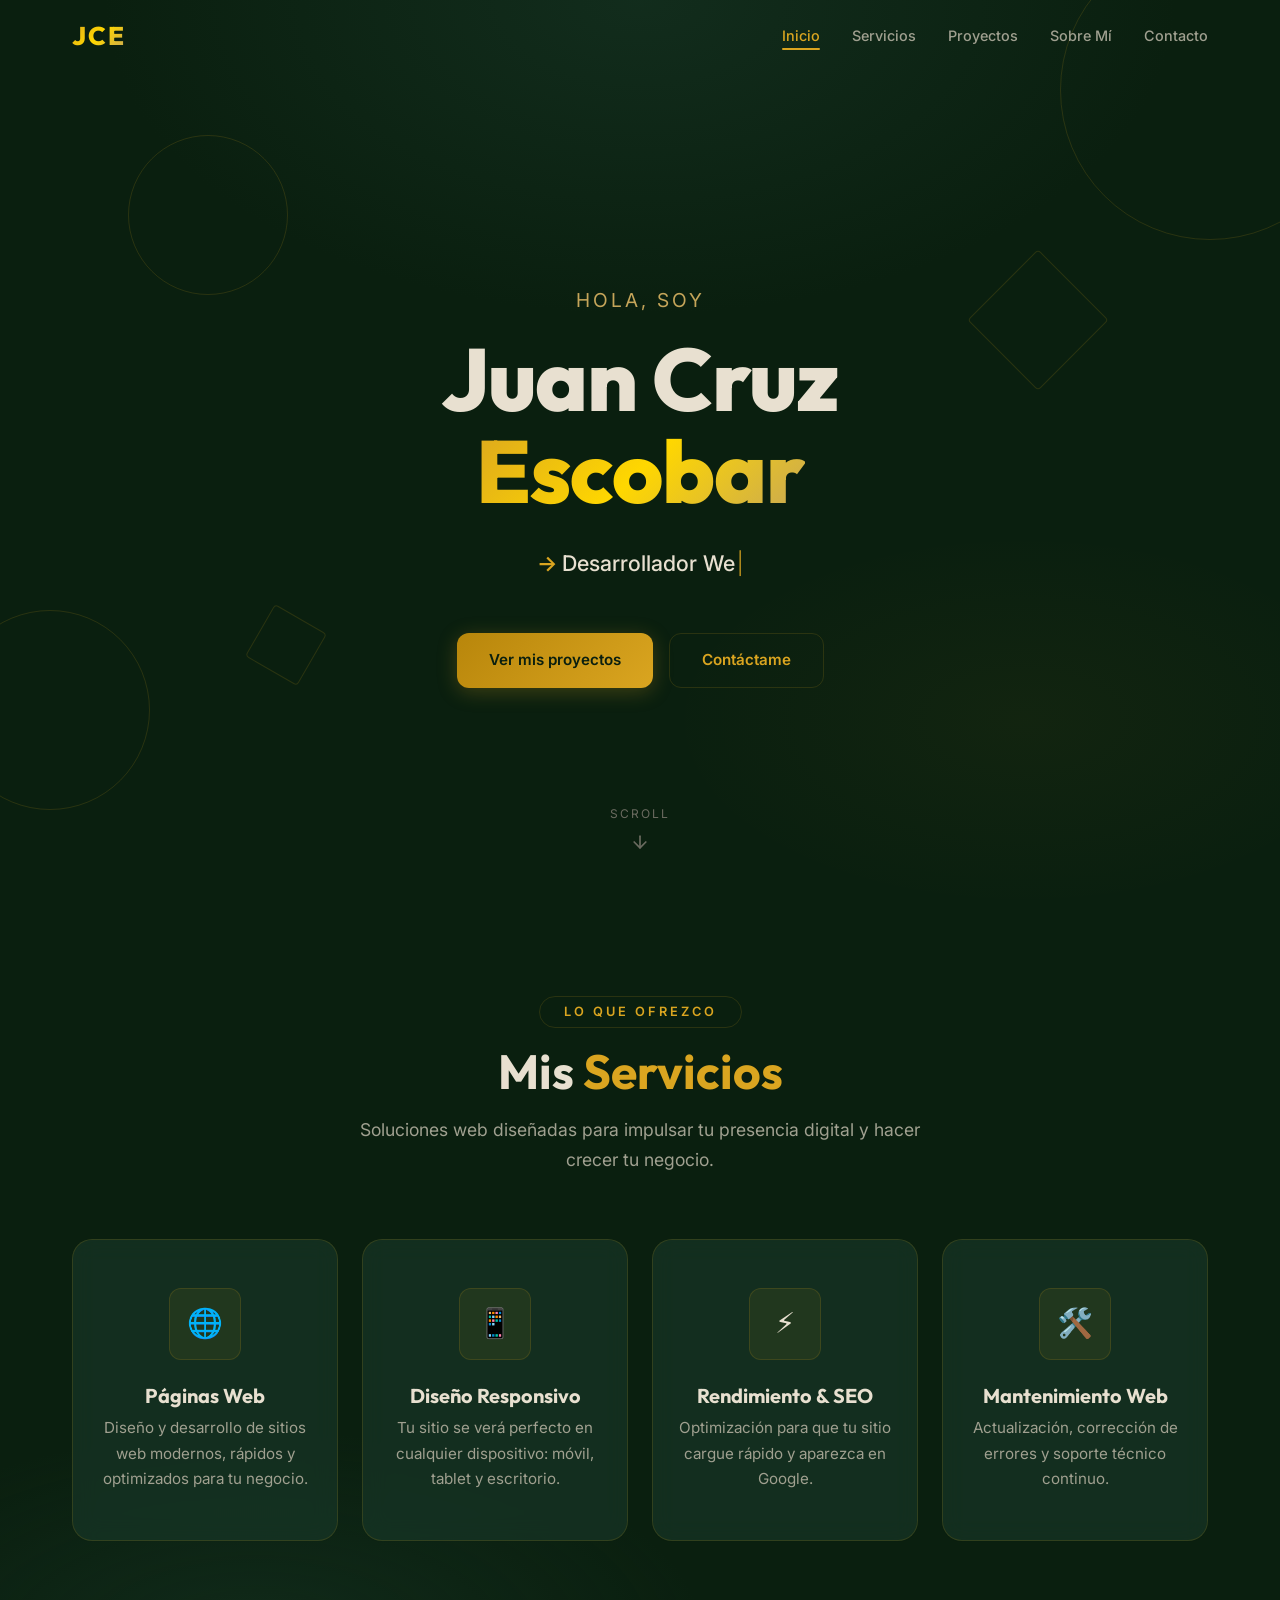
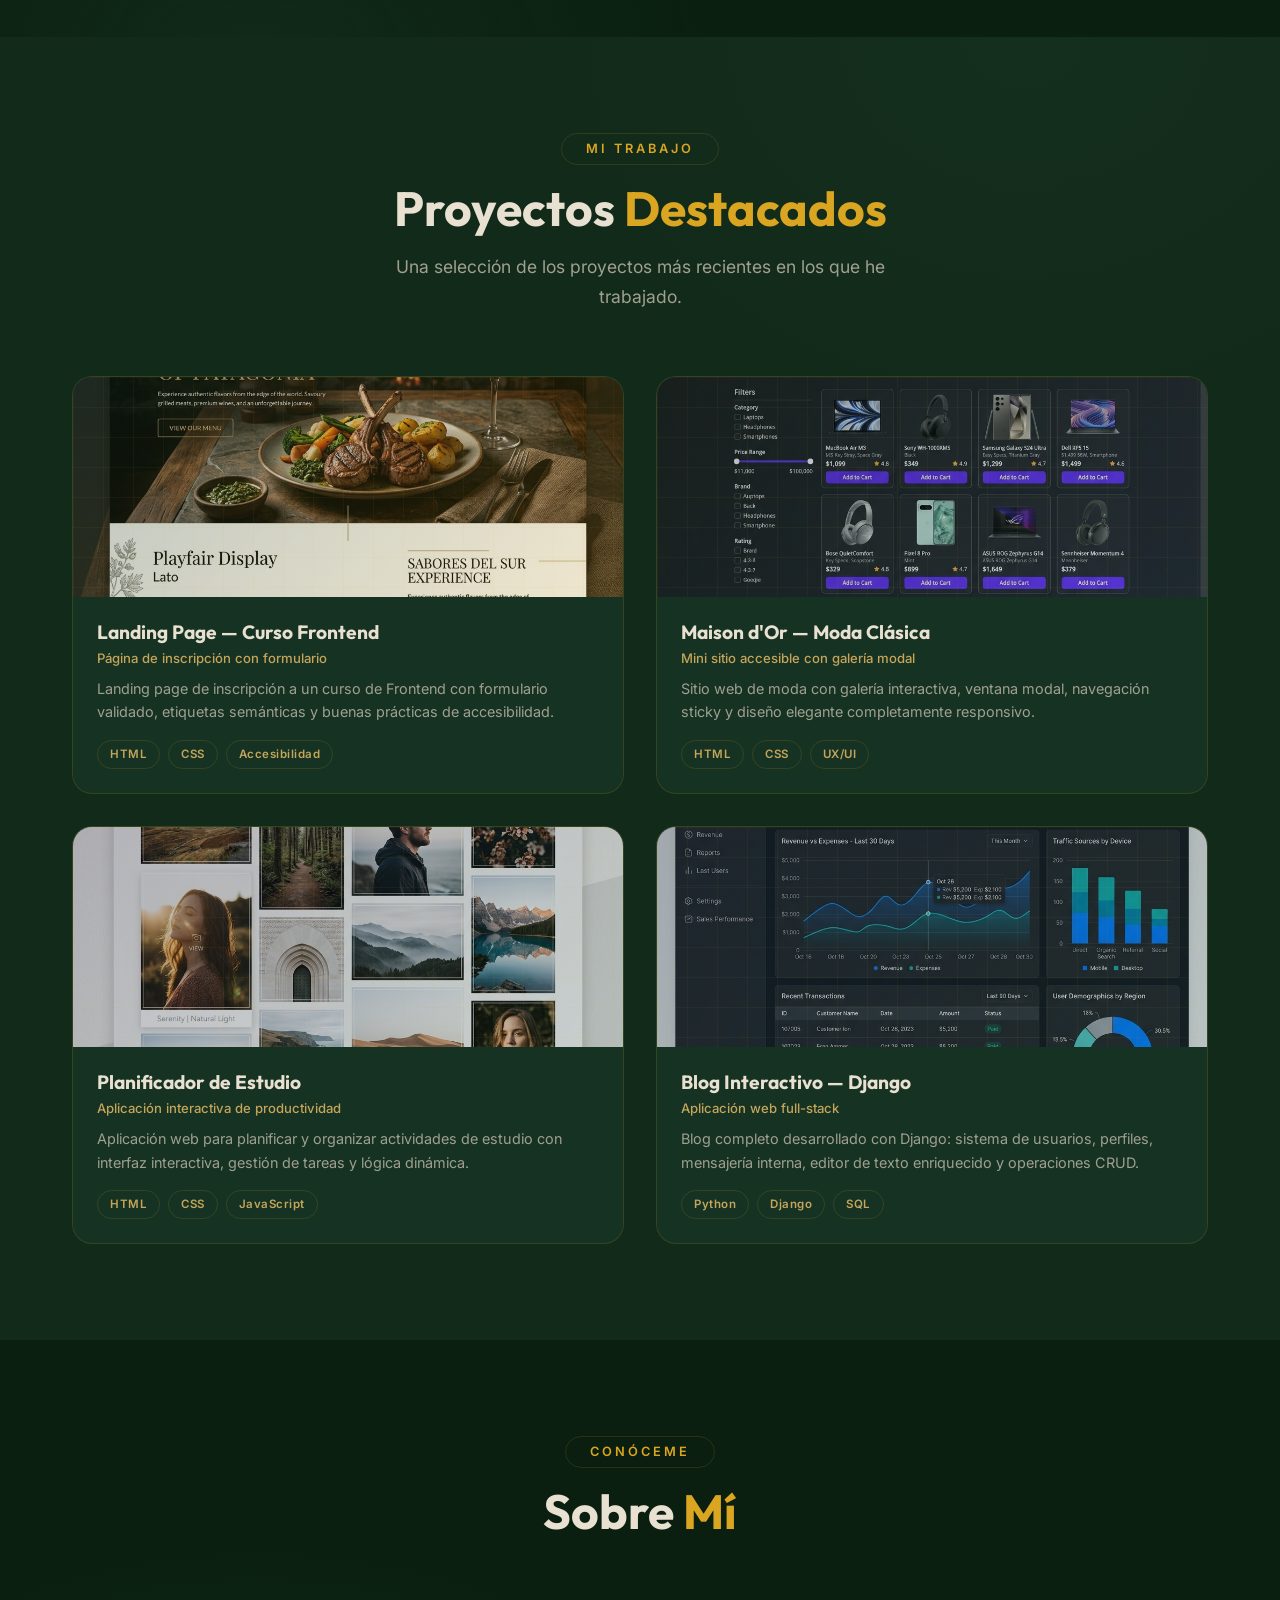
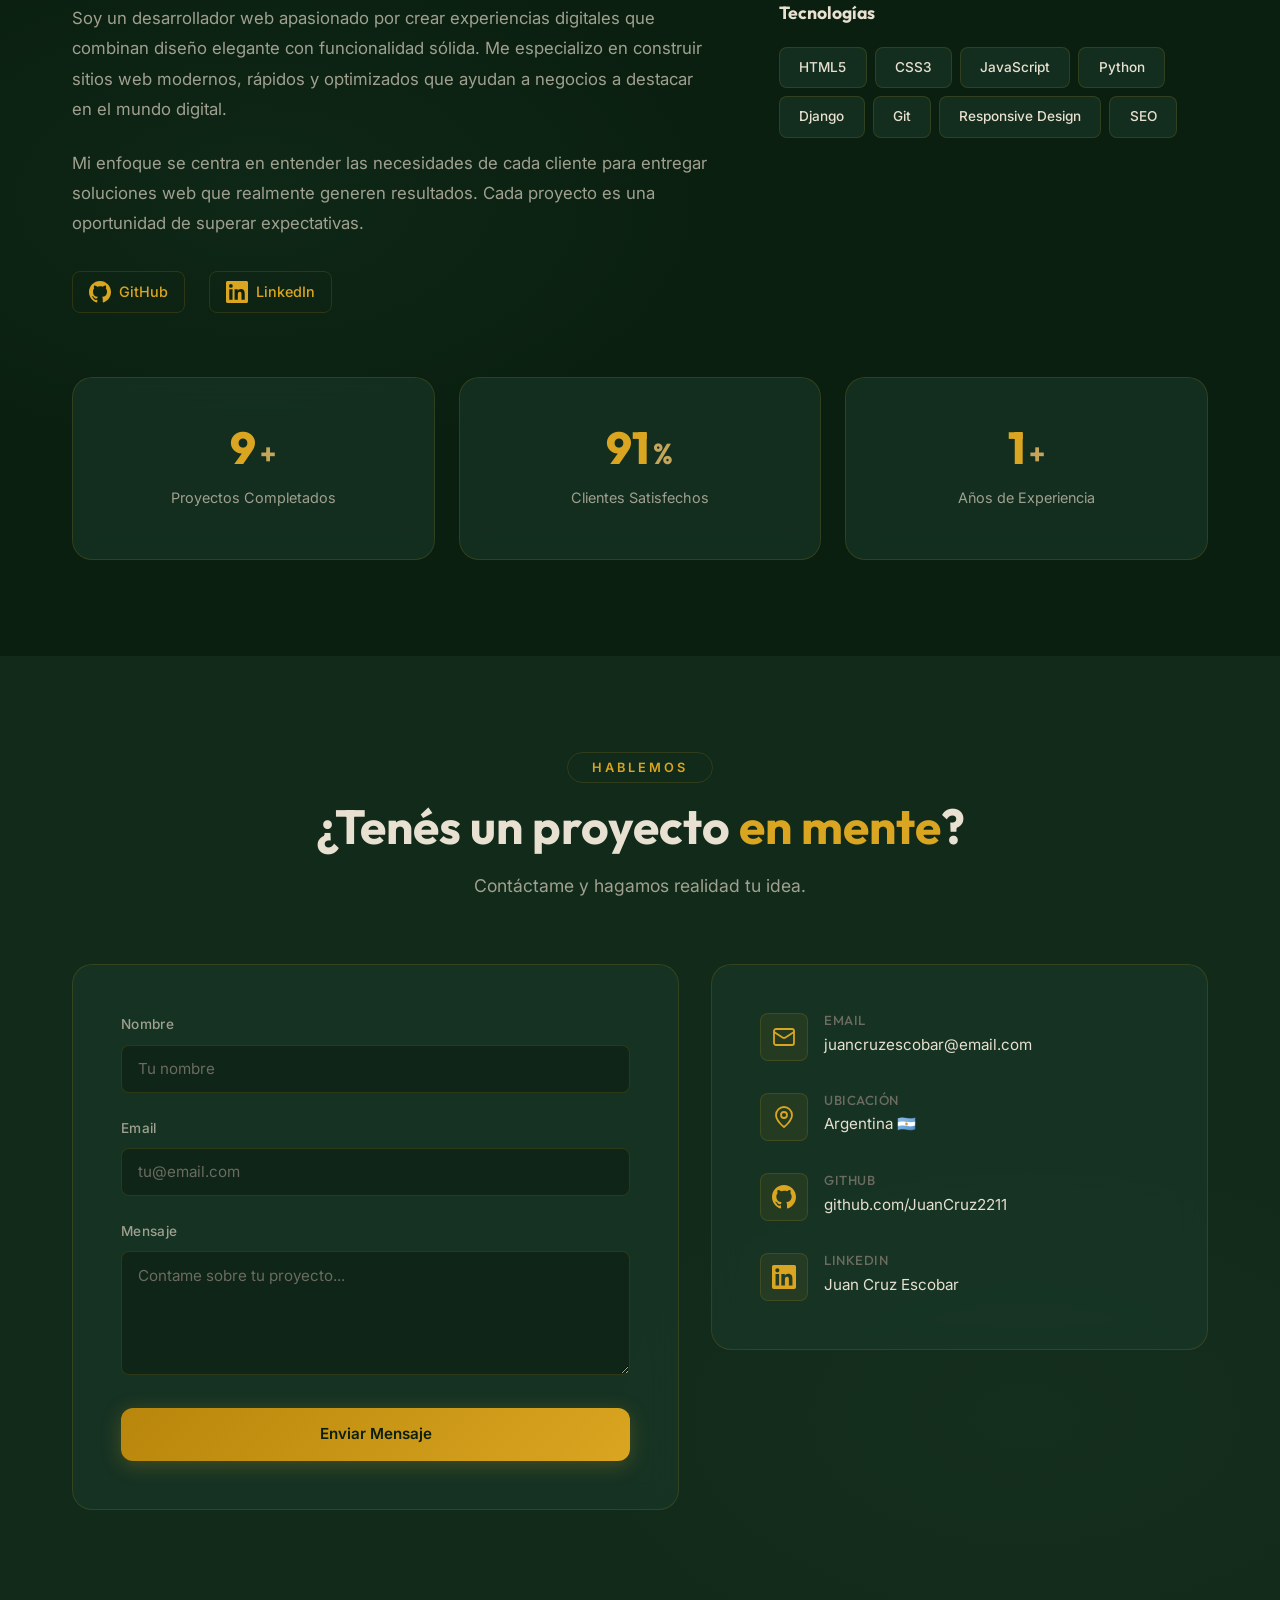
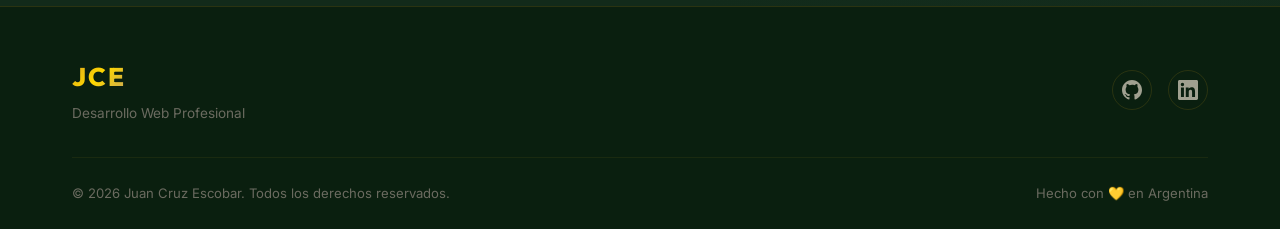
==== commit 9e283d7a: "Actualizar portfolio con proyectos reales de GitHub y agregar Django a skills" ====
--- a/index.html
+++ b/index.html
@@ -165,19 +165,19 @@
             <div class="project-card__preview project-card__preview--1">
               <div class="project-card__overlay">
                 <div class="project-card__actions">
-                  <a href="#" class="btn btn--small btn--primary" target="_blank" rel="noopener noreferrer">Ver Demo</a>
-                  <a href="#" class="btn btn--small btn--outline" target="_blank" rel="noopener noreferrer">Código</a>
+                  <a href="https://juancruz2211.github.io/-Landing-page-de-inscripci-n-para-un-curso-de-Frontend/" class="btn btn--small btn--primary" target="_blank" rel="noopener noreferrer">Ver Demo</a>
+                  <a href="https://github.com/JuanCruz2211/-Landing-page-de-inscripci-n-para-un-curso-de-Frontend" class="btn btn--small btn--outline" target="_blank" rel="noopener noreferrer">Código</a>
                 </div>
               </div>
             </div>
             <div class="project-card__body">
-              <h3 class="project-card__title">Sabores del Sur</h3>
-              <p class="project-card__type">Landing page para restaurante gourmet</p>
-              <p class="project-card__desc">Sitio web elegante para un restaurante de cocina patagónica con menú interactivo y sistema de reservas.</p>
+              <h3 class="project-card__title">Landing Page — Curso Frontend</h3>
+              <p class="project-card__type">Página de inscripción con formulario</p>
+              <p class="project-card__desc">Landing page de inscripción a un curso de Frontend con formulario validado, etiquetas semánticas y buenas prácticas de accesibilidad.</p>
               <div class="project-card__tags">
                 <span class="tag">HTML</span>
                 <span class="tag">CSS</span>
-                <span class="tag">JavaScript</span>
+                <span class="tag">Accesibilidad</span>
               </div>
             </div>
           </article>
@@ -187,19 +187,19 @@
             <div class="project-card__preview project-card__preview--2">
               <div class="project-card__overlay">
                 <div class="project-card__actions">
-                  <a href="#" class="btn btn--small btn--primary" target="_blank" rel="noopener noreferrer">Ver Demo</a>
-                  <a href="#" class="btn btn--small btn--outline" target="_blank" rel="noopener noreferrer">Código</a>
+                  <a href="https://juancruz2211.github.io/Integrador-2-Mini-Sitio-Accesible-con-Galer-a-Modal-y-Sticky/" class="btn btn--small btn--primary" target="_blank" rel="noopener noreferrer">Ver Demo</a>
+                  <a href="https://github.com/JuanCruz2211/Integrador-2-Mini-Sitio-Accesible-con-Galer-a-Modal-y-Sticky" class="btn btn--small btn--outline" target="_blank" rel="noopener noreferrer">Código</a>
                 </div>
               </div>
             </div>
             <div class="project-card__body">
-              <h3 class="project-card__title">TechStore</h3>
-              <p class="project-card__type">E-commerce de tecnología</p>
-              <p class="project-card__desc">Tienda online con catálogo de productos, filtros de búsqueda y carrito de compras funcional.</p>
+              <h3 class="project-card__title">Maison d'Or — Moda Clásica</h3>
+              <p class="project-card__type">Mini sitio accesible con galería modal</p>
+              <p class="project-card__desc">Sitio web de moda con galería interactiva, ventana modal, navegación sticky y diseño elegante completamente responsivo.</p>
               <div class="project-card__tags">
                 <span class="tag">HTML</span>
                 <span class="tag">CSS</span>
-                <span class="tag">JavaScript</span>
+                <span class="tag">UX/UI</span>
               </div>
             </div>
           </article>
@@ -209,15 +209,15 @@
             <div class="project-card__preview project-card__preview--3">
               <div class="project-card__overlay">
                 <div class="project-card__actions">
-                  <a href="#" class="btn btn--small btn--primary" target="_blank" rel="noopener noreferrer">Ver Demo</a>
-                  <a href="#" class="btn btn--small btn--outline" target="_blank" rel="noopener noreferrer">Código</a>
+                  <a href="https://juancruz2211.github.io/proyecto-integrador-js/" class="btn btn--small btn--primary" target="_blank" rel="noopener noreferrer">Ver Demo</a>
+                  <a href="https://github.com/JuanCruz2211/proyecto-integrador-js" class="btn btn--small btn--outline" target="_blank" rel="noopener noreferrer">Código</a>
                 </div>
               </div>
             </div>
             <div class="project-card__body">
-              <h3 class="project-card__title">Portfolio Creativo</h3>
-              <p class="project-card__type">Portfolio para fotógrafa</p>
-              <p class="project-card__desc">Galería de fotos con lightbox modal, animaciones suaves y diseño minimalista.</p>
+              <h3 class="project-card__title">Planificador de Estudio</h3>
+              <p class="project-card__type">Aplicación interactiva de productividad</p>
+              <p class="project-card__desc">Aplicación web para planificar y organizar actividades de estudio con interfaz interactiva, gestión de tareas y lógica dinámica.</p>
               <div class="project-card__tags">
                 <span class="tag">HTML</span>
                 <span class="tag">CSS</span>
@@ -231,23 +231,24 @@
             <div class="project-card__preview project-card__preview--4">
               <div class="project-card__overlay">
                 <div class="project-card__actions">
-                  <a href="#" class="btn btn--small btn--primary" target="_blank" rel="noopener noreferrer">Ver Demo</a>
-                  <a href="#" class="btn btn--small btn--outline" target="_blank" rel="noopener noreferrer">Código</a>
+                  <a href="https://github.com/JuanCruz2211/TuPrimeraPagina-Escobar" class="btn btn--small btn--primary" target="_blank" rel="noopener noreferrer">Ver Proyecto</a>
+                  <a href="https://github.com/JuanCruz2211/TuPrimeraPagina-Escobar" class="btn btn--small btn--outline" target="_blank" rel="noopener noreferrer">Código</a>
                 </div>
               </div>
             </div>
             <div class="project-card__body">
-              <h3 class="project-card__title">Dashboard Analytics</h3>
-              <p class="project-card__type">Panel de control empresarial</p>
-              <p class="project-card__desc">Panel interactivo con gráficos, métricas en tiempo real y diseño oscuro profesional.</p>
+              <h3 class="project-card__title">Blog Interactivo — Django</h3>
+              <p class="project-card__type">Aplicación web full-stack</p>
+              <p class="project-card__desc">Blog completo desarrollado con Django: sistema de usuarios, perfiles, mensajería interna, editor de texto enriquecido y operaciones CRUD.</p>
               <div class="project-card__tags">
-                <span class="tag">HTML</span>
-                <span class="tag">CSS</span>
-                <span class="tag">JavaScript</span>
-              </div>
-            </div>
-          </article>
-        </div>
+                <span class="tag">Python</span>
+                <span class="tag">Django</span>
+                <span class="tag">SQL</span>
+              </div>
+            </div>
+          </article>
+        </div>
+
       </div>
     </section>
 
@@ -284,10 +285,11 @@
               <span class="skill-tag">HTML5</span>
               <span class="skill-tag">CSS3</span>
               <span class="skill-tag">JavaScript</span>
+              <span class="skill-tag">Python</span>
+              <span class="skill-tag">Django</span>
               <span class="skill-tag">Git</span>
               <span class="skill-tag">Responsive Design</span>
               <span class="skill-tag">SEO</span>
-              <span class="skill-tag">Python</span>
             </div>
           </div>
         </div>
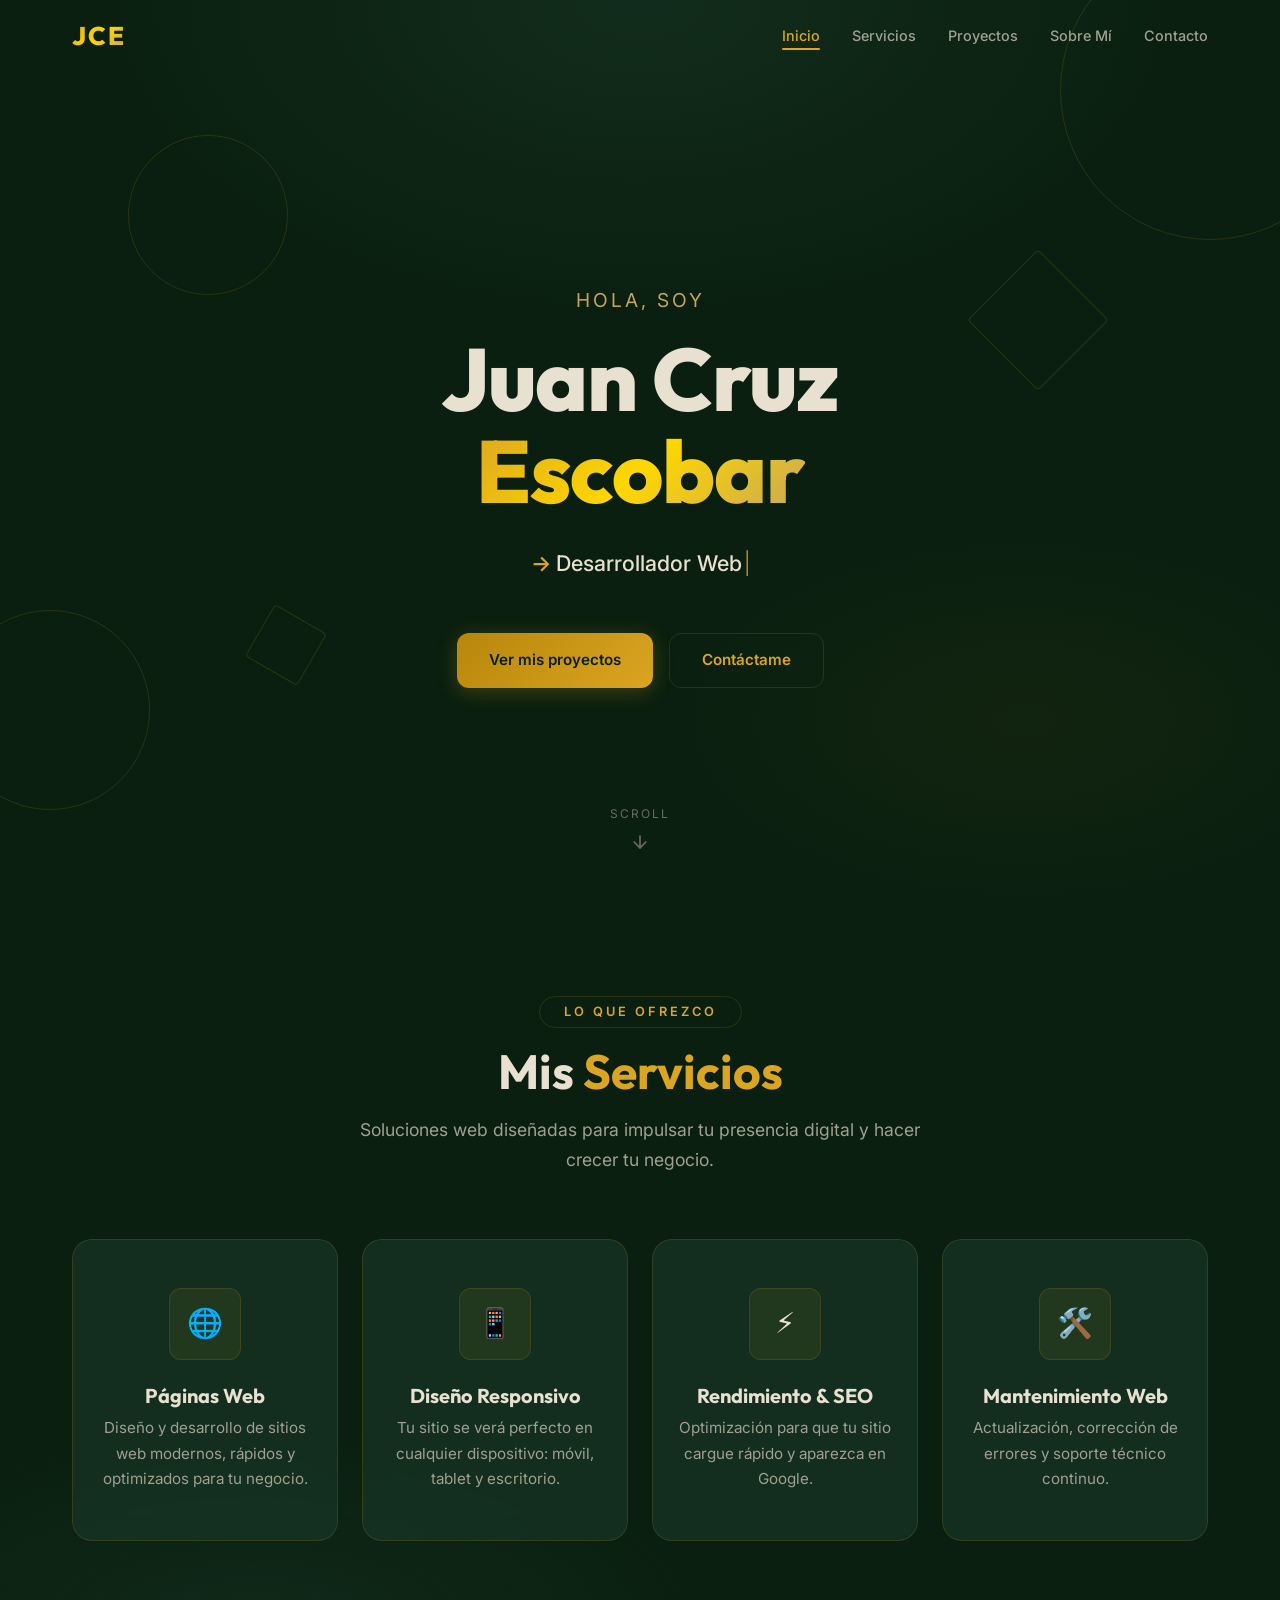
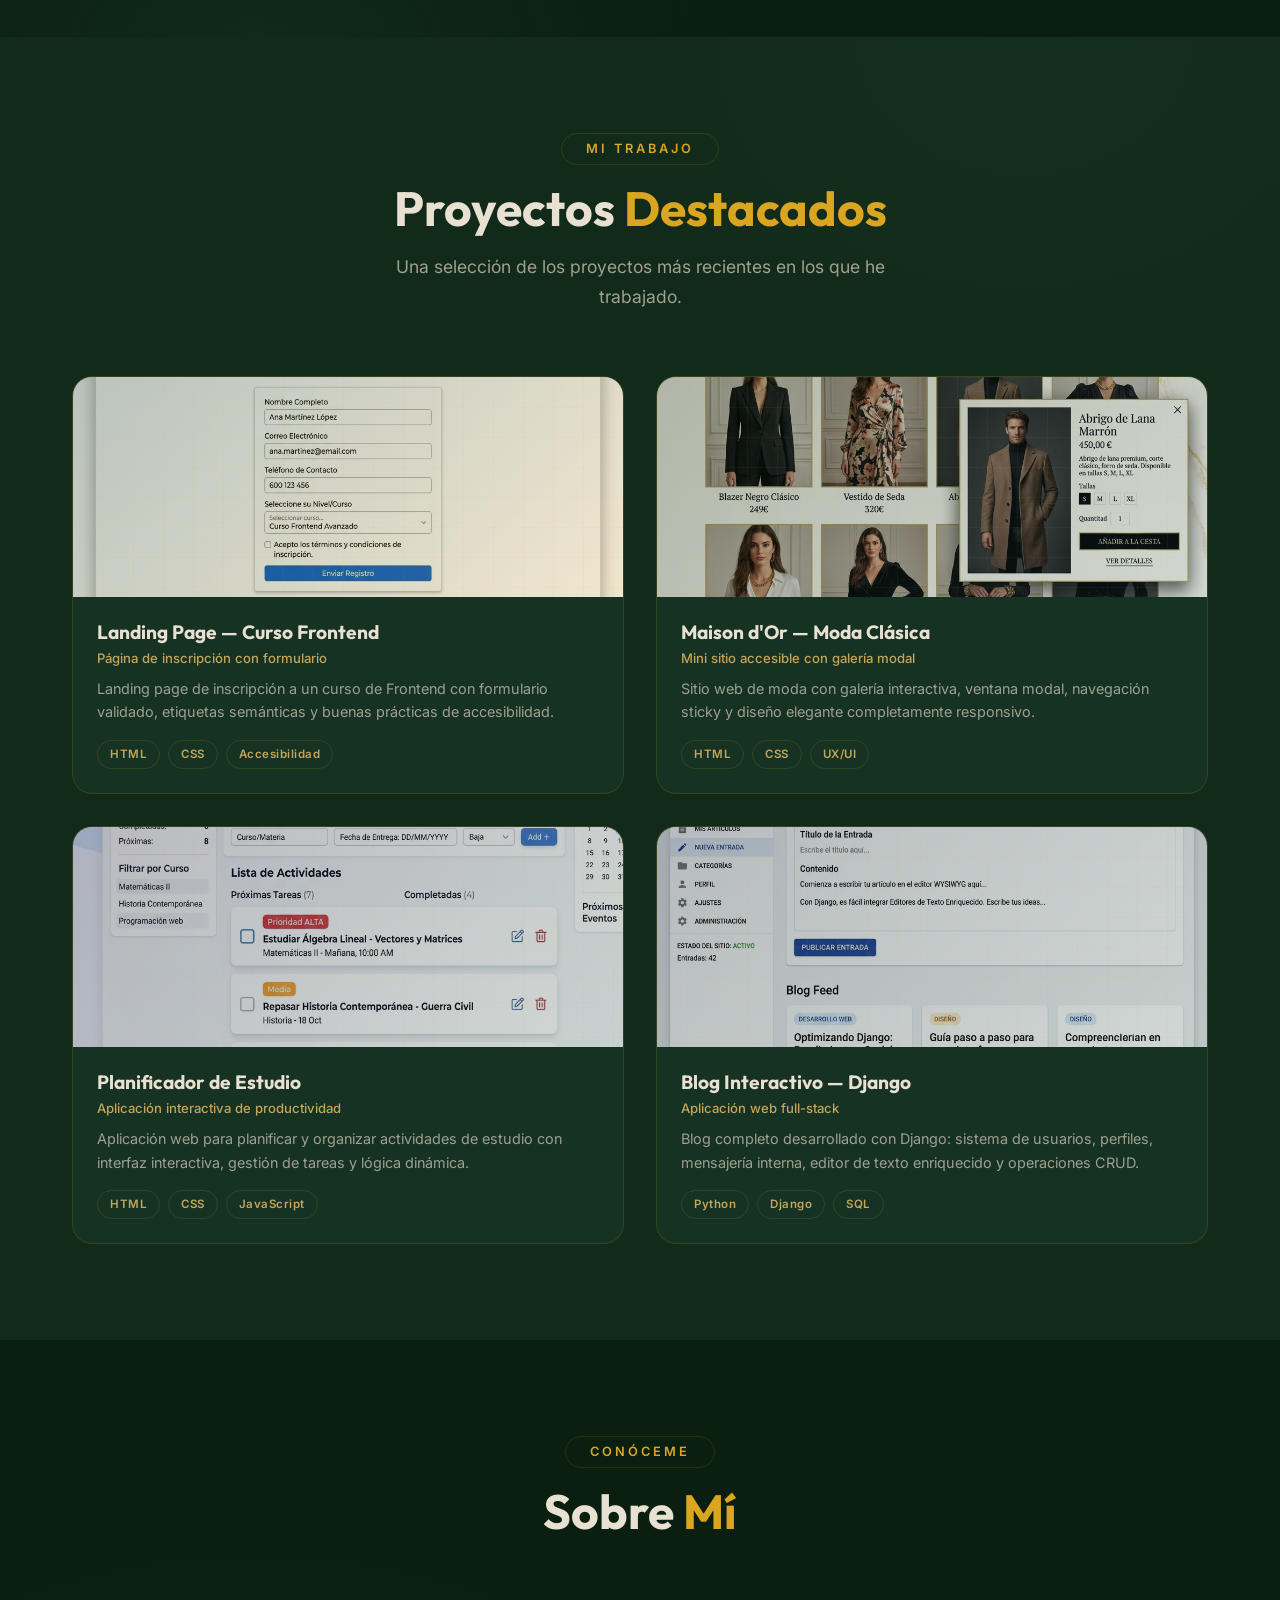
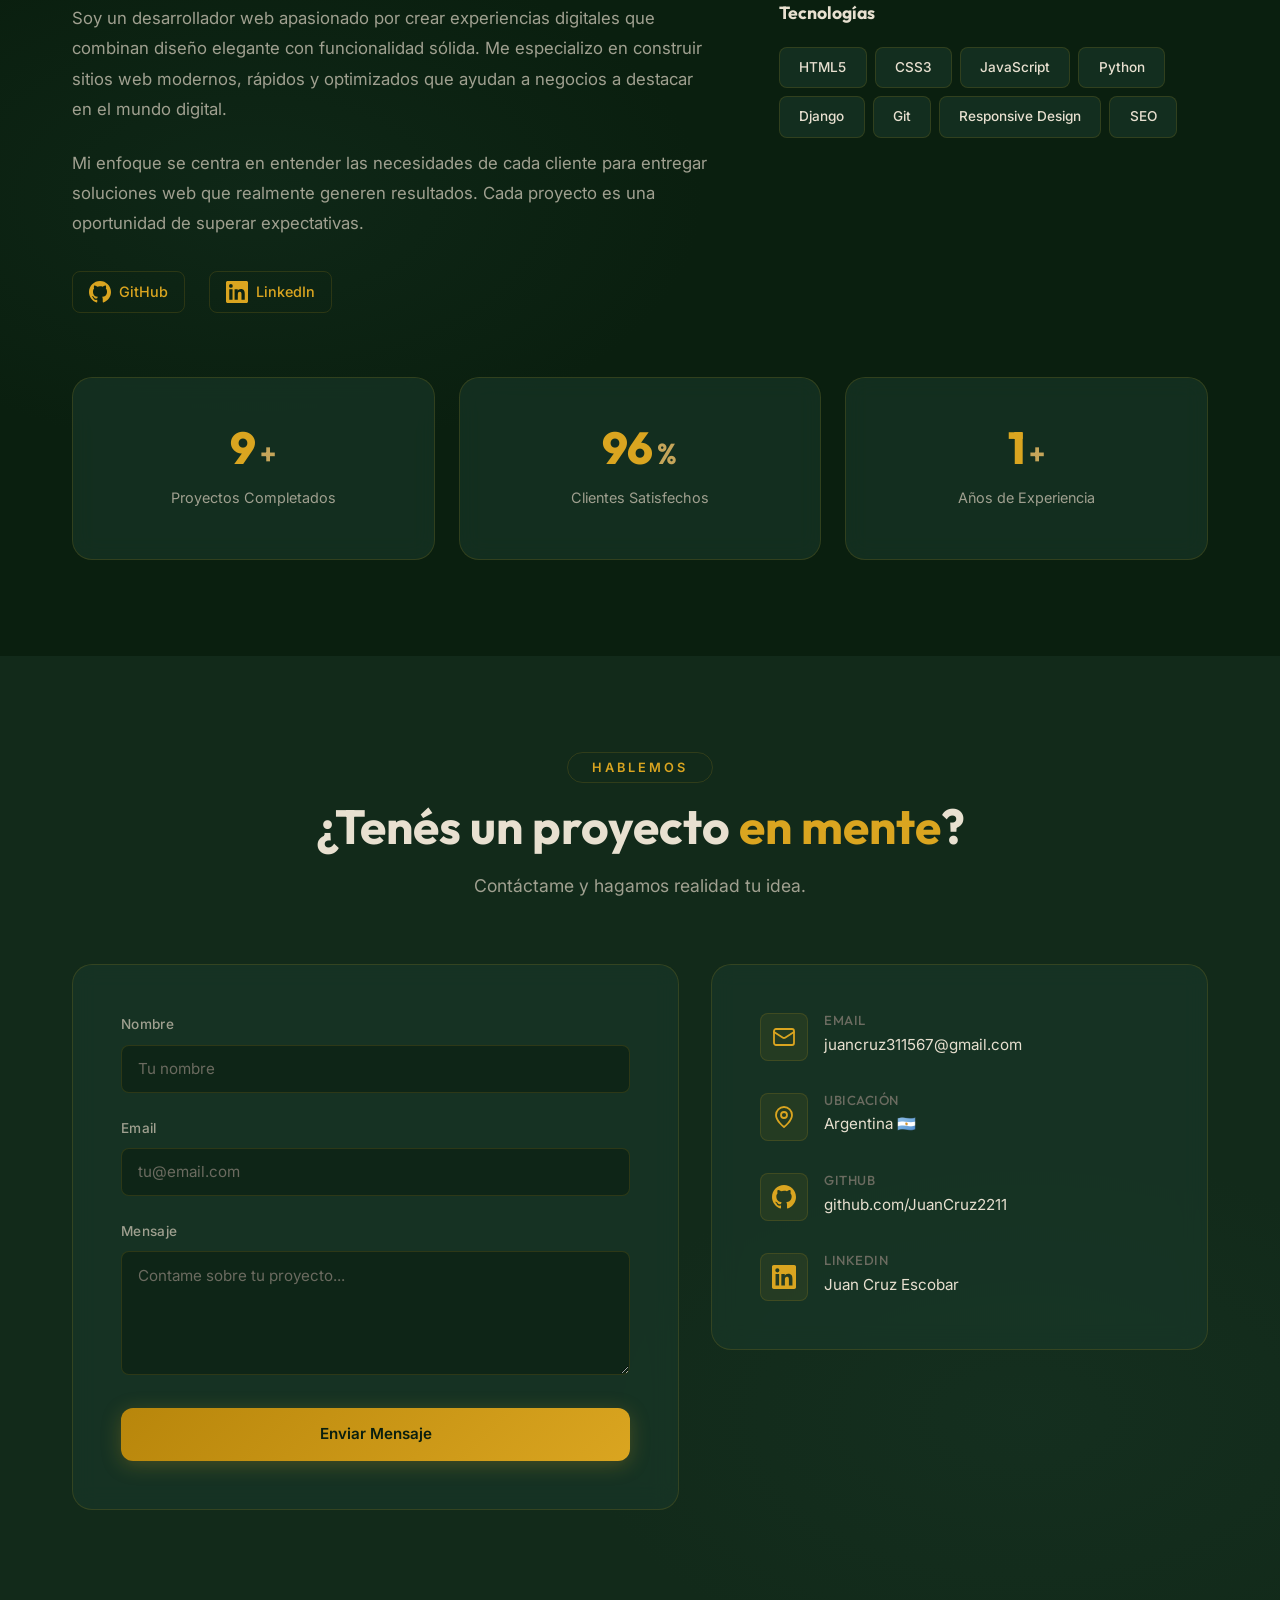
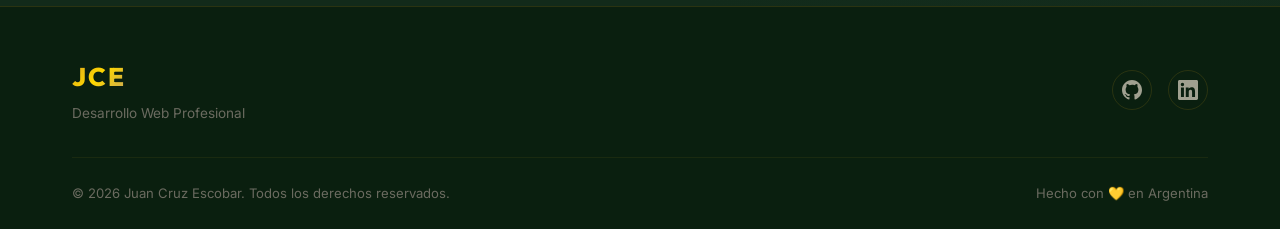
==== commit ce3c9149: "Actualizar correo electronico de contacto a juancruz311567@gmail.com" ====
--- a/index.html
+++ b/index.html
@@ -365,7 +365,7 @@
                 </div>
                 <div>
                   <h4 class="contact__info-label">Email</h4>
-                  <a href="mailto:juancruzescobar@email.com" class="contact__info-value">juancruzescobar@email.com</a>
+                  <a href="mailto:juancruz311567@gmail.com" class="contact__info-value">juancruz311567@gmail.com</a>
                 </div>
               </div>
               <div class="contact__info-item">
--- a/styles.css
+++ b/styles.css
@@ -775,22 +775,22 @@
 
 .project-card__preview--1 {
   background: linear-gradient(135deg, rgba(26, 58, 42, 0.3), rgba(184, 134, 11, 0.2)),
-              url('assets/images/project-restaurant.png') center/cover no-repeat;
+              url('assets/images/project-landing-frontend.png') center/cover no-repeat;
 }
 
 .project-card__preview--2 {
   background: linear-gradient(135deg, rgba(10, 31, 15, 0.3), rgba(44, 83, 100, 0.2)),
-              url('assets/images/project-ecommerce.png') center/cover no-repeat;
+              url('assets/images/project-maison-dor.png') center/cover no-repeat;
 }
 
 .project-card__preview--3 {
   background: linear-gradient(135deg, rgba(26, 26, 46, 0.3), rgba(26, 58, 42, 0.2)),
-              url('assets/images/project-photography.png') center/cover no-repeat;
+              url('assets/images/project-planificador.png') center/cover no-repeat;
 }
 
 .project-card__preview--4 {
   background: linear-gradient(135deg, rgba(15, 32, 39, 0.3), rgba(26, 58, 42, 0.2)),
-              url('assets/images/project-dashboard.png') center/cover no-repeat;
+              url('assets/images/project-blog-django.png') center/cover no-repeat;
 }
 
 /* Decorative grid pattern inside previews */
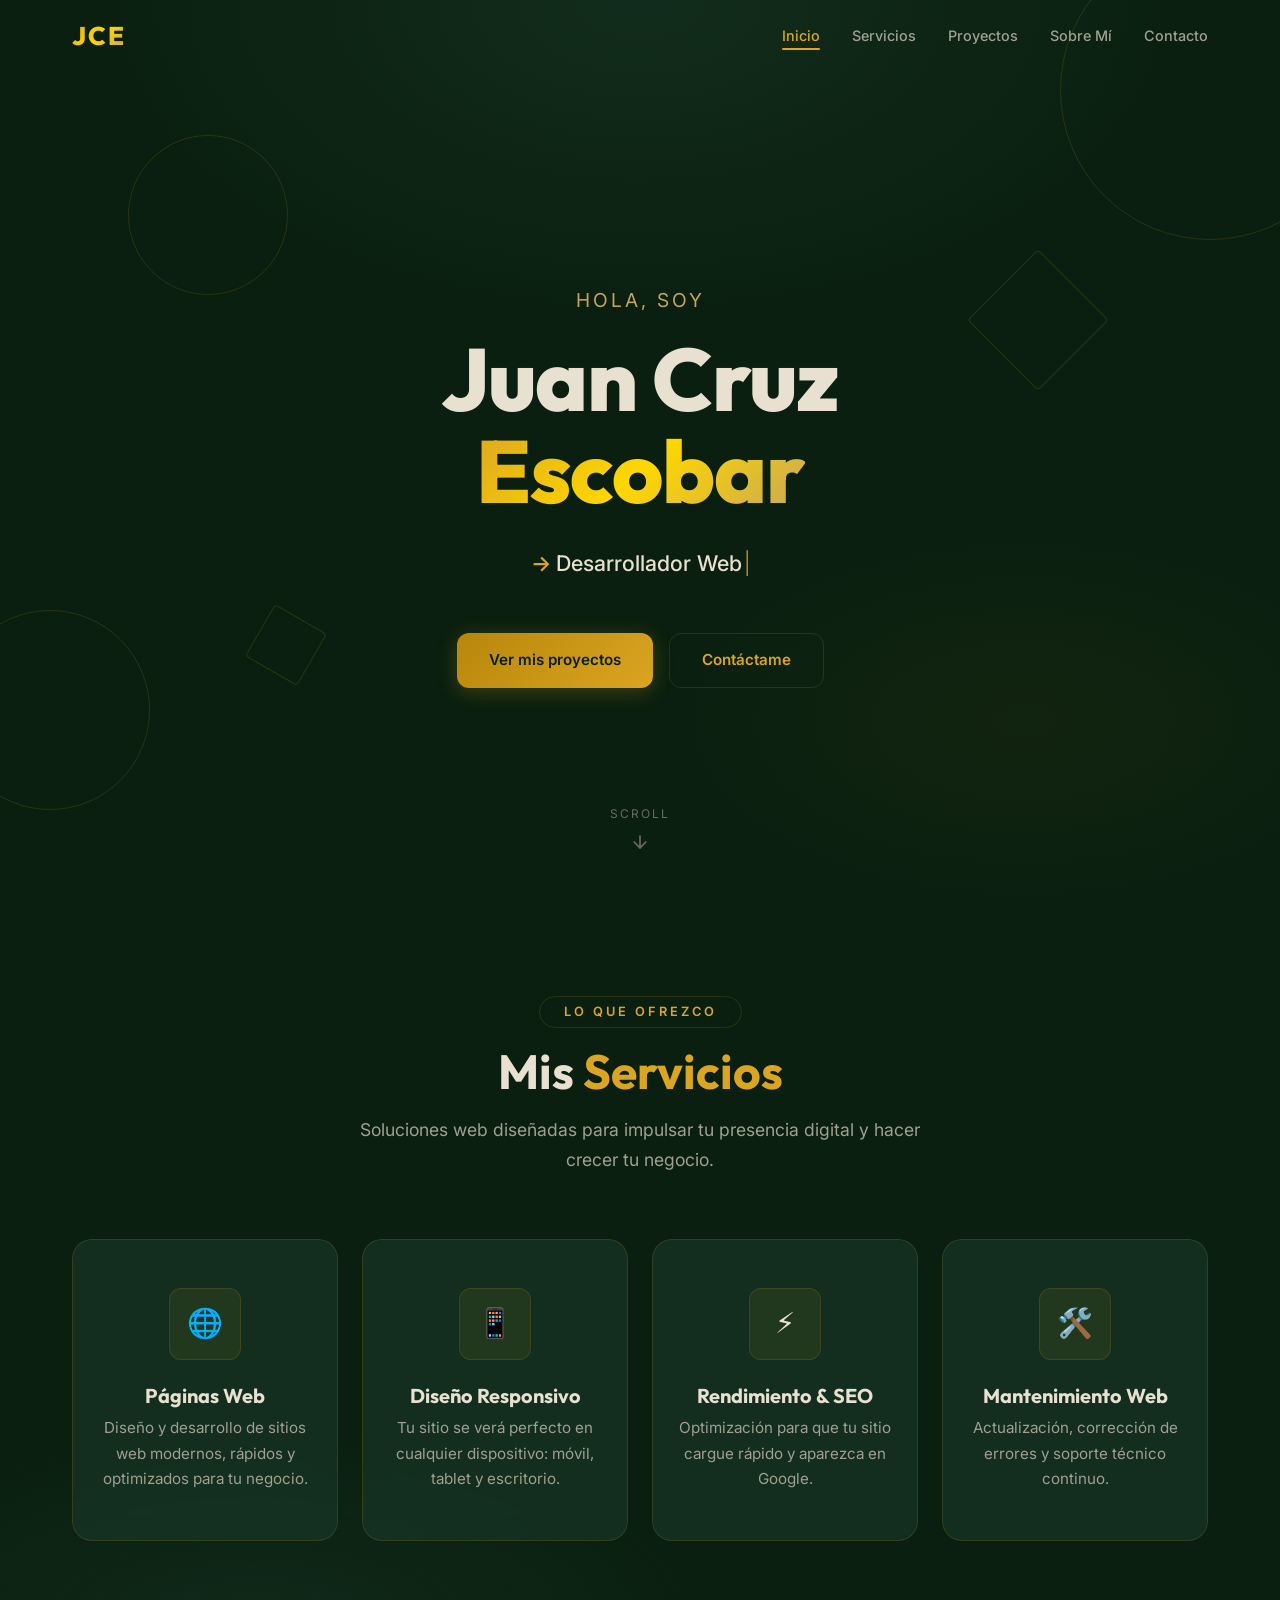
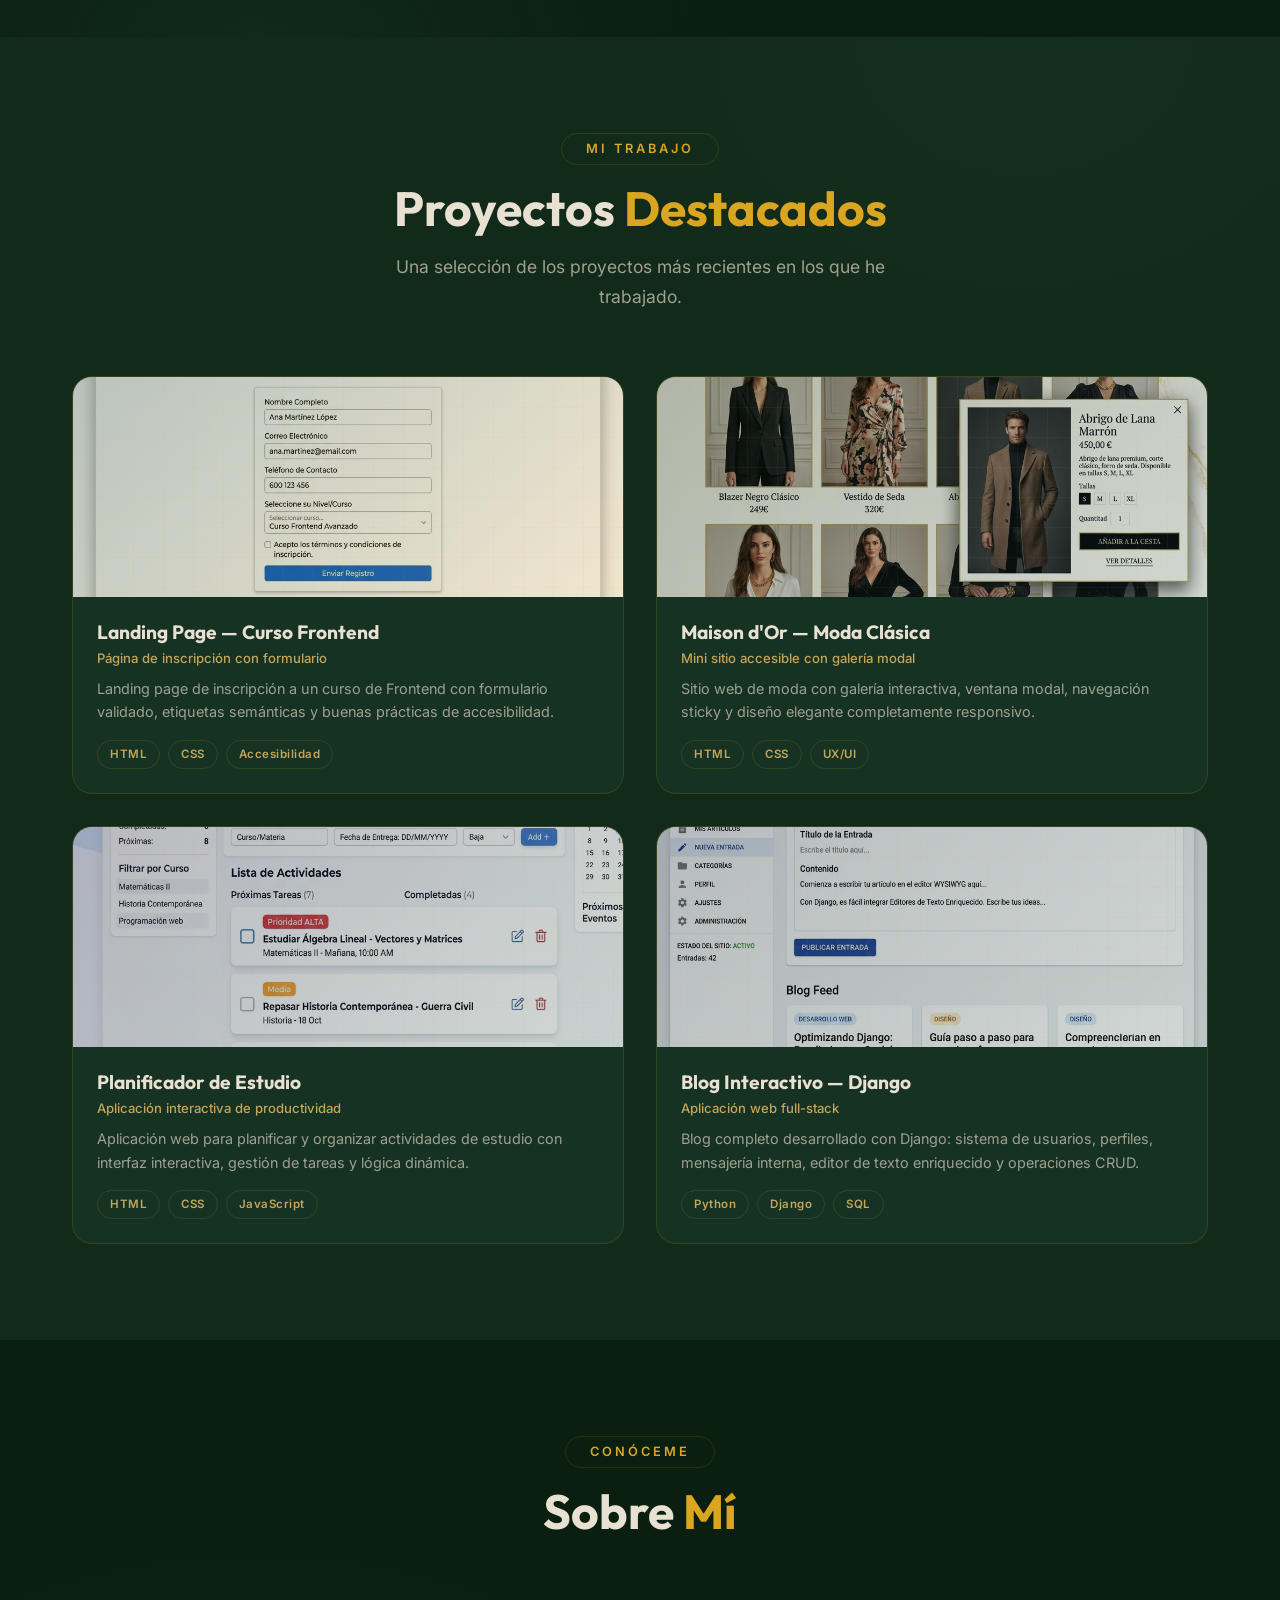
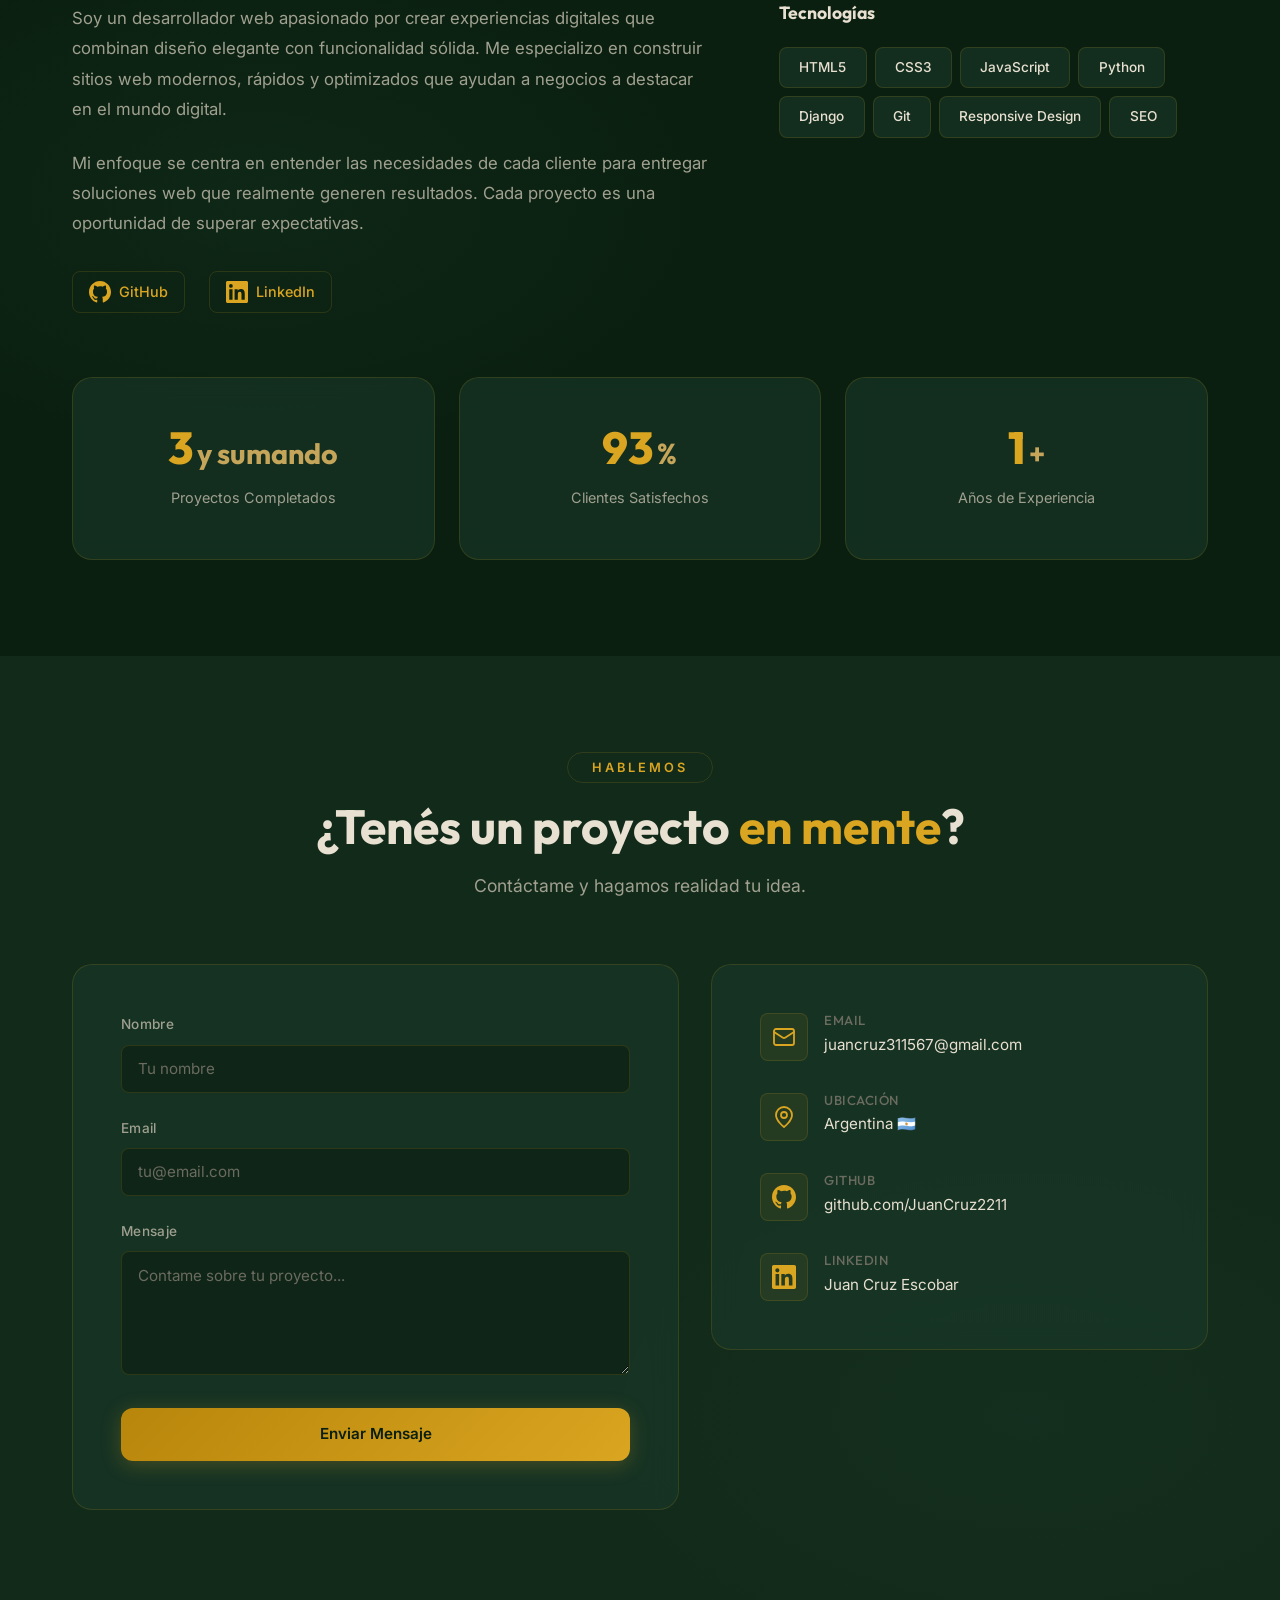
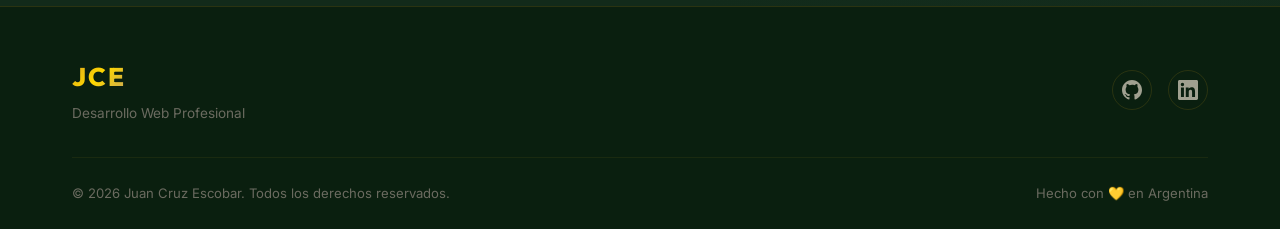
==== commit d50c69db: "Actualizar contador de proyectos a 4 y sumando" ====
--- a/index.html
+++ b/index.html
@@ -297,8 +297,8 @@
         <!-- Stats counter -->
         <div class="about__stats animate-on-scroll" id="statsSection">
           <div class="stat-card glass-card">
-            <span class="stat-card__number" data-target="10">0</span>
-            <span class="stat-card__suffix">+</span>
+            <span class="stat-card__number" data-target="4">0</span>
+            <span class="stat-card__suffix"> y sumando</span>
             <p class="stat-card__label">Proyectos Completados</p>
           </div>
           <div class="stat-card glass-card">
--- a/styles.css
+++ b/styles.css
@@ -775,22 +775,22 @@
 
 .project-card__preview--1 {
   background: linear-gradient(135deg, rgba(26, 58, 42, 0.3), rgba(184, 134, 11, 0.2)),
-              url('assets/images/project-landing-frontend.png') center/cover no-repeat;
+              url('assets/images/project-landing-frontend.png?v=2') center/cover no-repeat;
 }
 
 .project-card__preview--2 {
   background: linear-gradient(135deg, rgba(10, 31, 15, 0.3), rgba(44, 83, 100, 0.2)),
-              url('assets/images/project-maison-dor.png') center/cover no-repeat;
+              url('assets/images/project-maison-dor.png?v=2') center/cover no-repeat;
 }
 
 .project-card__preview--3 {
   background: linear-gradient(135deg, rgba(26, 26, 46, 0.3), rgba(26, 58, 42, 0.2)),
-              url('assets/images/project-planificador.png') center/cover no-repeat;
+              url('assets/images/project-planificador.png?v=2') center/cover no-repeat;
 }
 
 .project-card__preview--4 {
   background: linear-gradient(135deg, rgba(15, 32, 39, 0.3), rgba(26, 58, 42, 0.2)),
-              url('assets/images/project-blog-django.png') center/cover no-repeat;
+              url('assets/images/project-blog-django.png?v=2') center/cover no-repeat;
 }
 
 /* Decorative grid pattern inside previews */
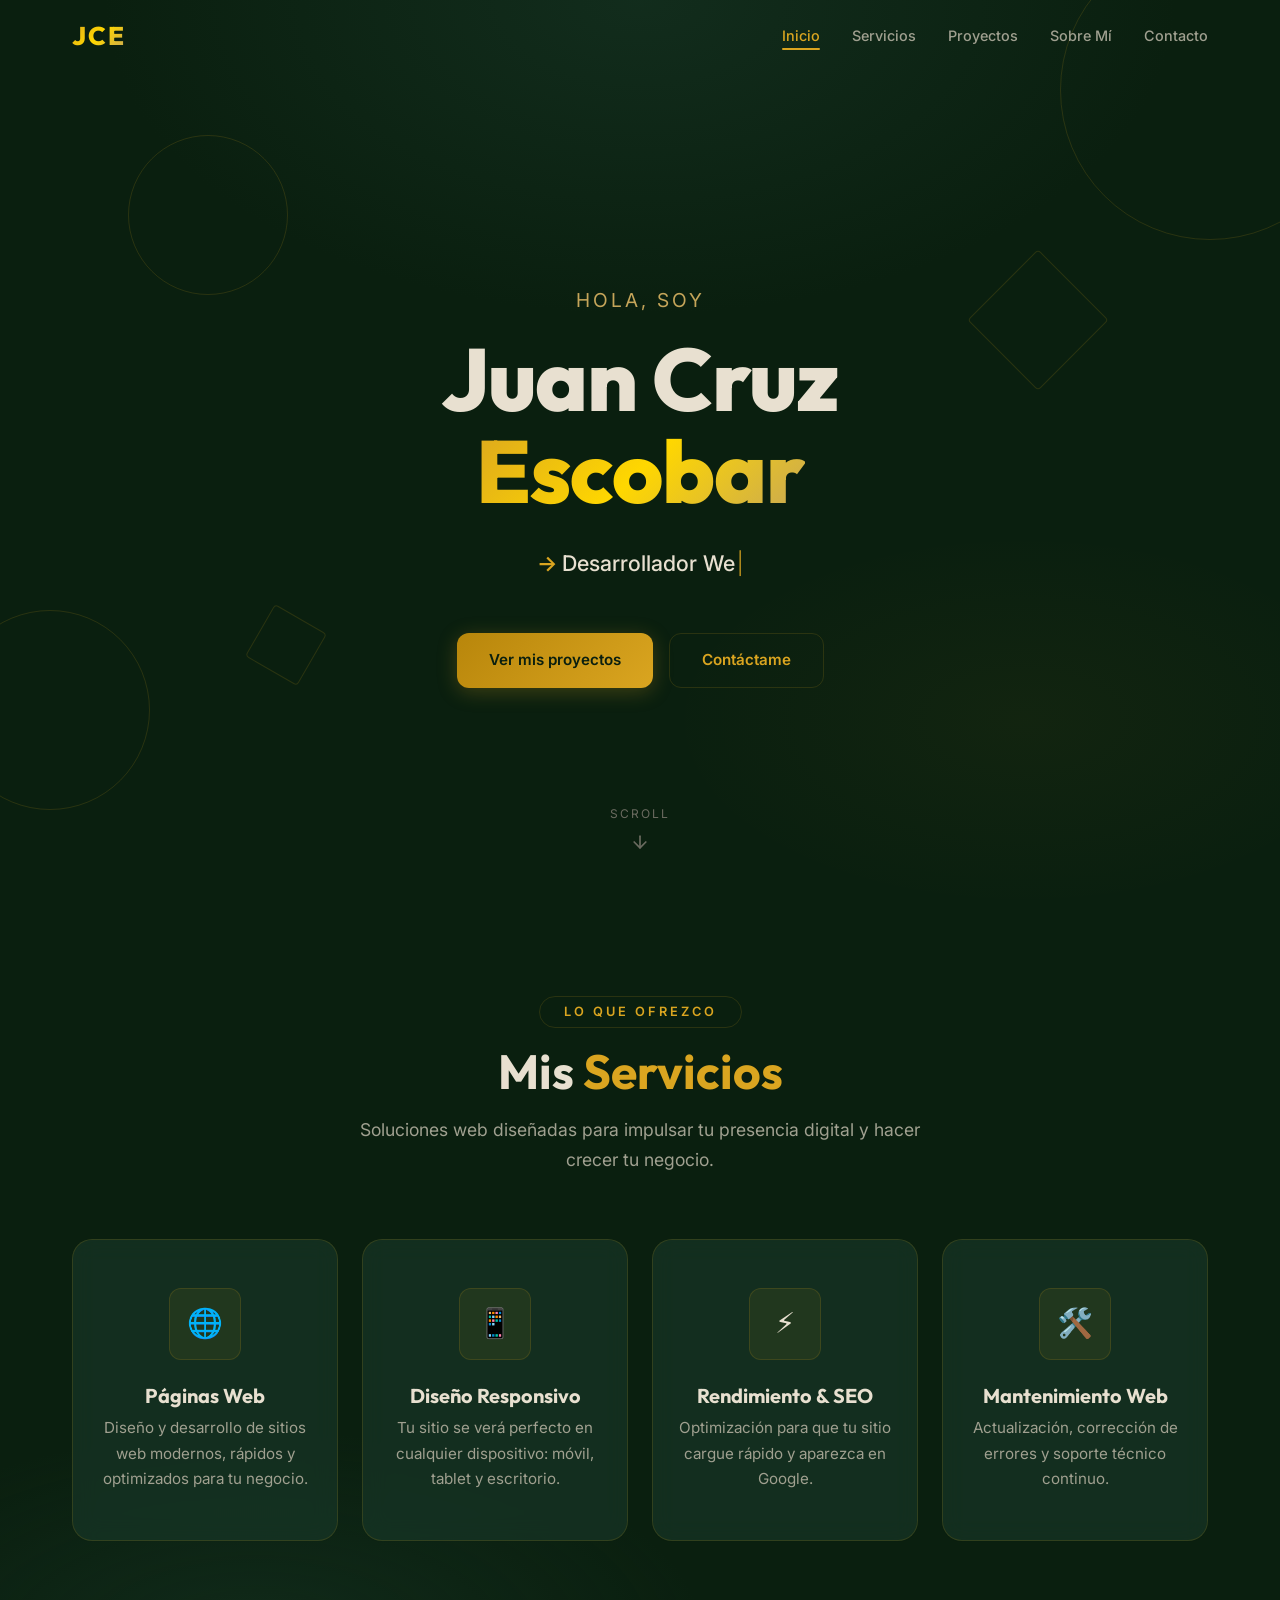
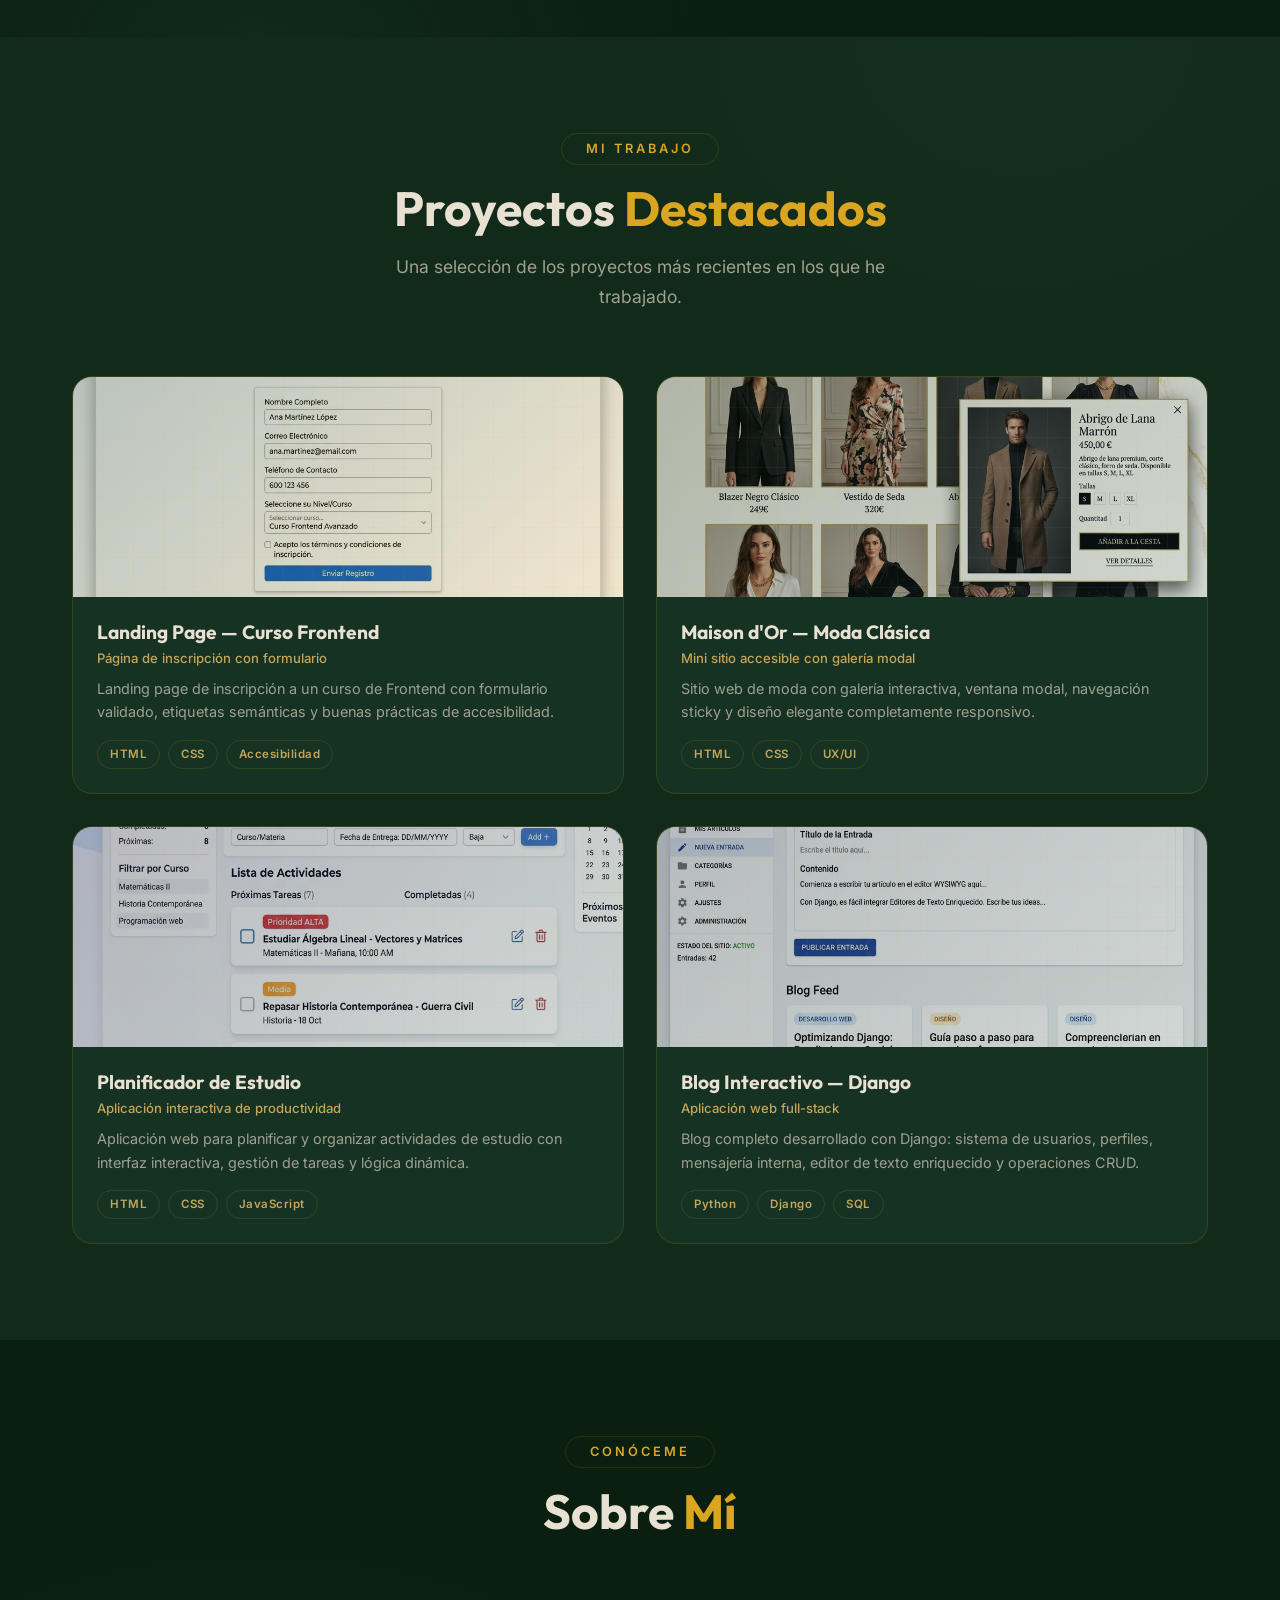
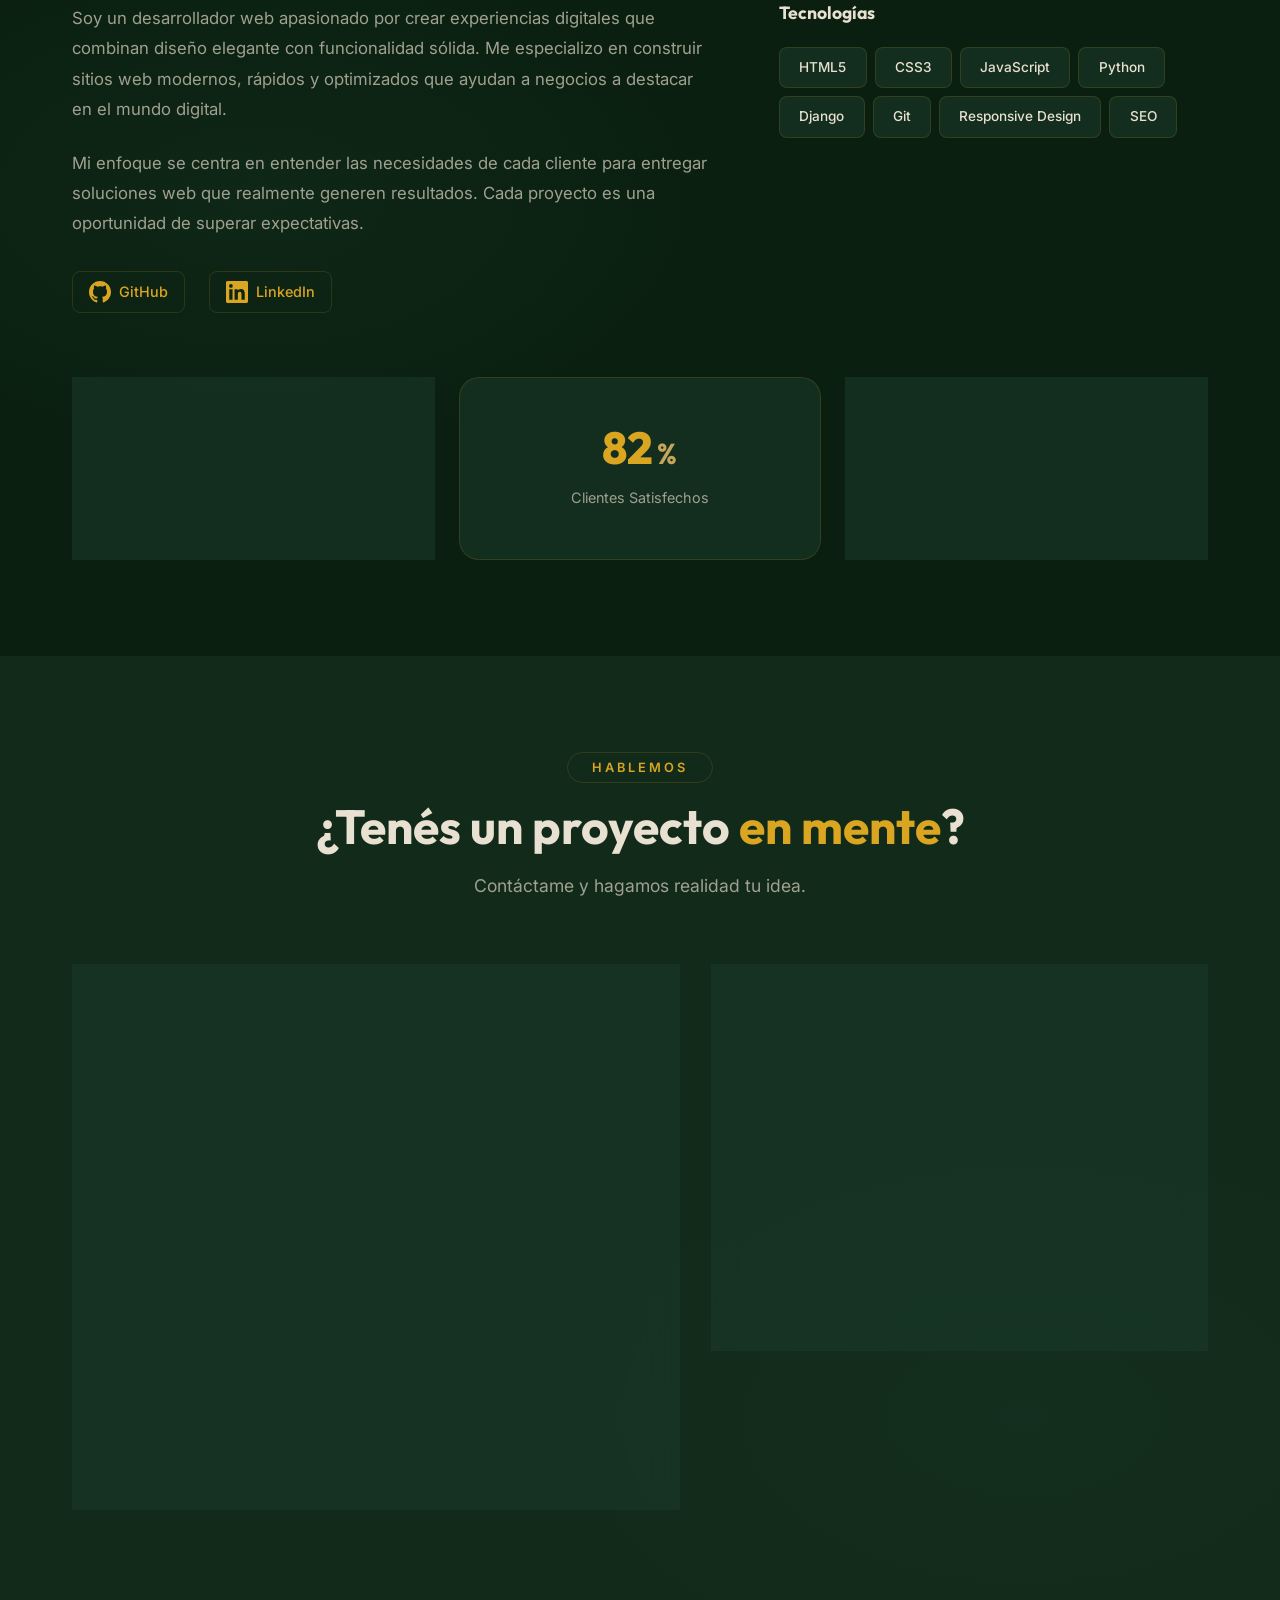
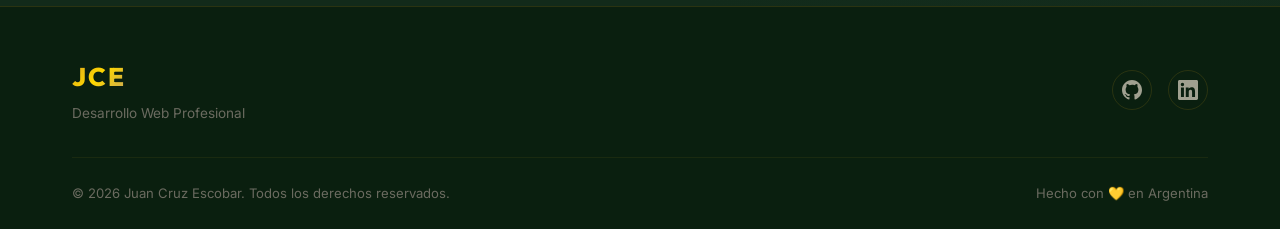
==== commit b75c3f7d: "Mejorar diseno de estadisticas: usar 4+ y cambiar etiqueta a Proyectos completados (y sumando)" ====
--- a/index.html
+++ b/index.html
@@ -298,8 +298,8 @@
         <div class="about__stats animate-on-scroll" id="statsSection">
           <div class="stat-card glass-card">
             <span class="stat-card__number" data-target="4">0</span>
-            <span class="stat-card__suffix"> y sumando</span>
-            <p class="stat-card__label">Proyectos Completados</p>
+            <span class="stat-card__suffix">+</span>
+            <p class="stat-card__label">Proyectos completados (y sumando)</p>
           </div>
           <div class="stat-card glass-card">
             <span class="stat-card__number" data-target="100">0</span>
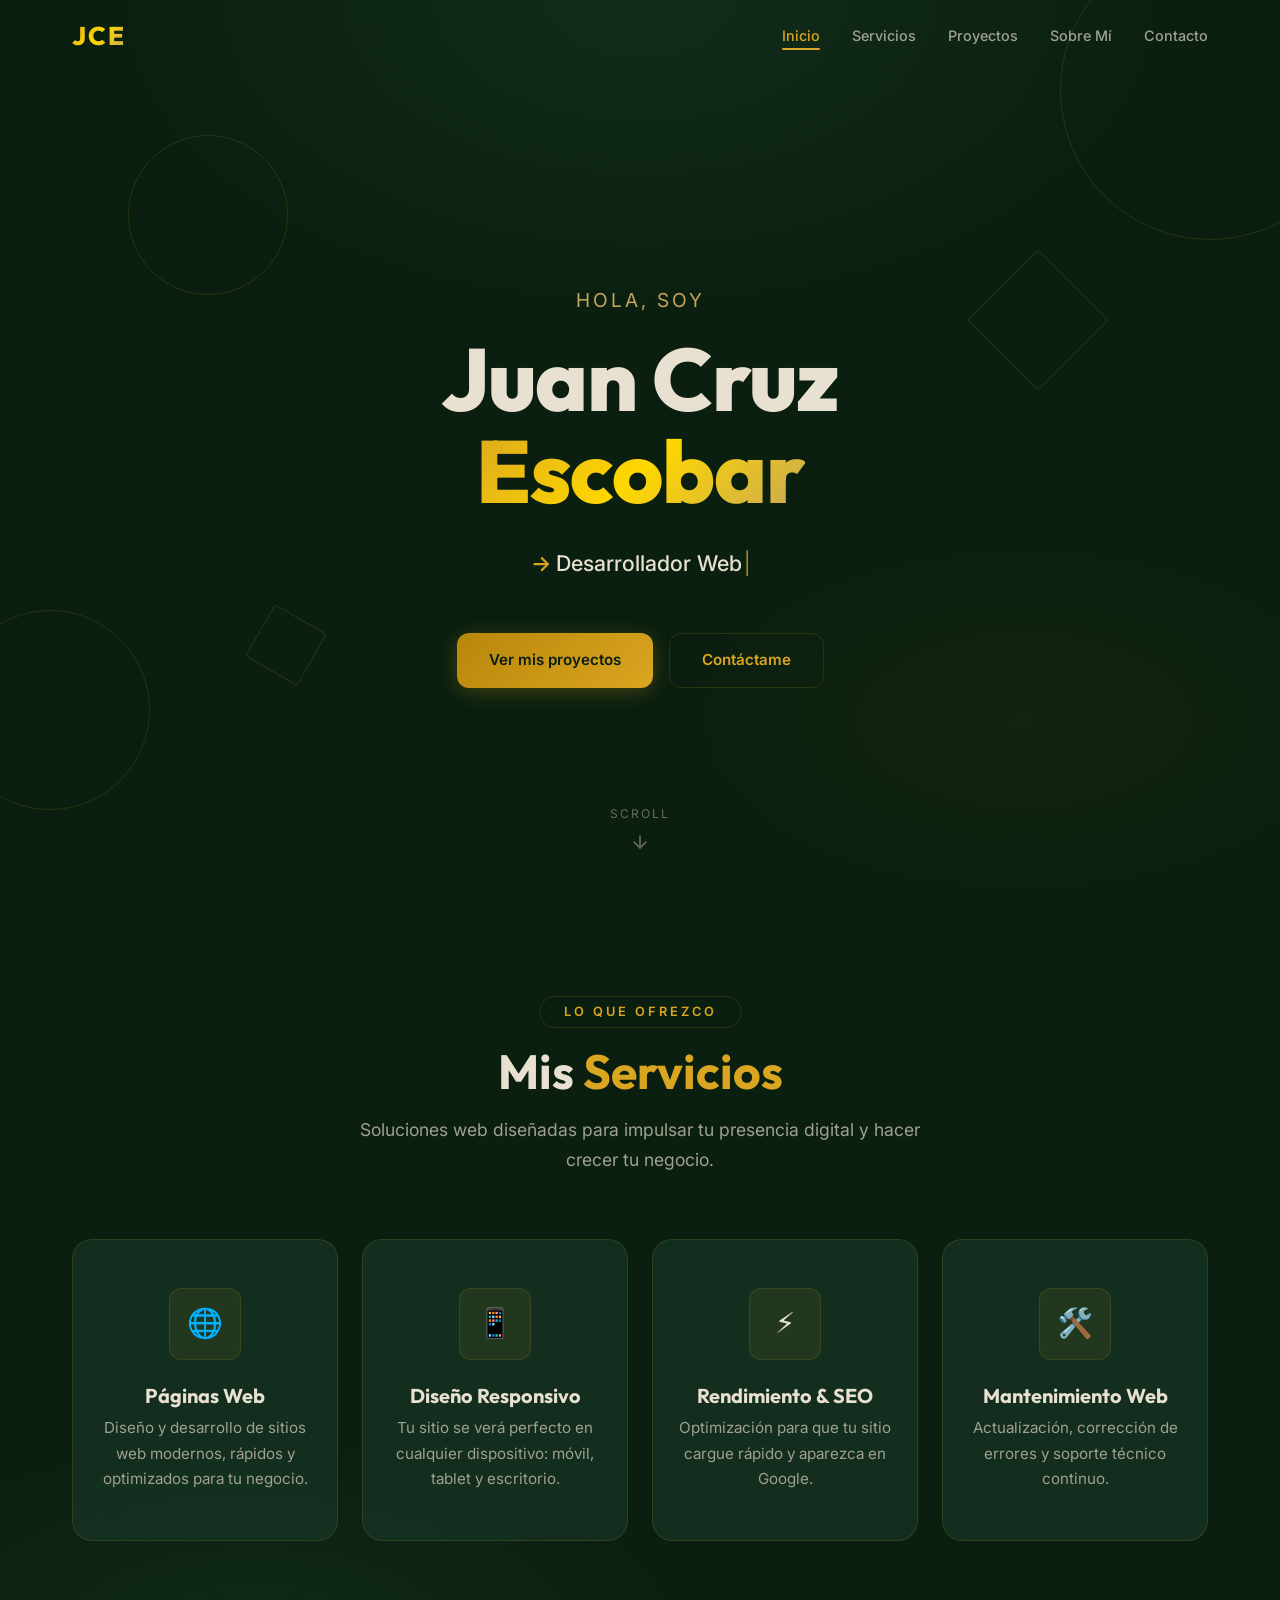
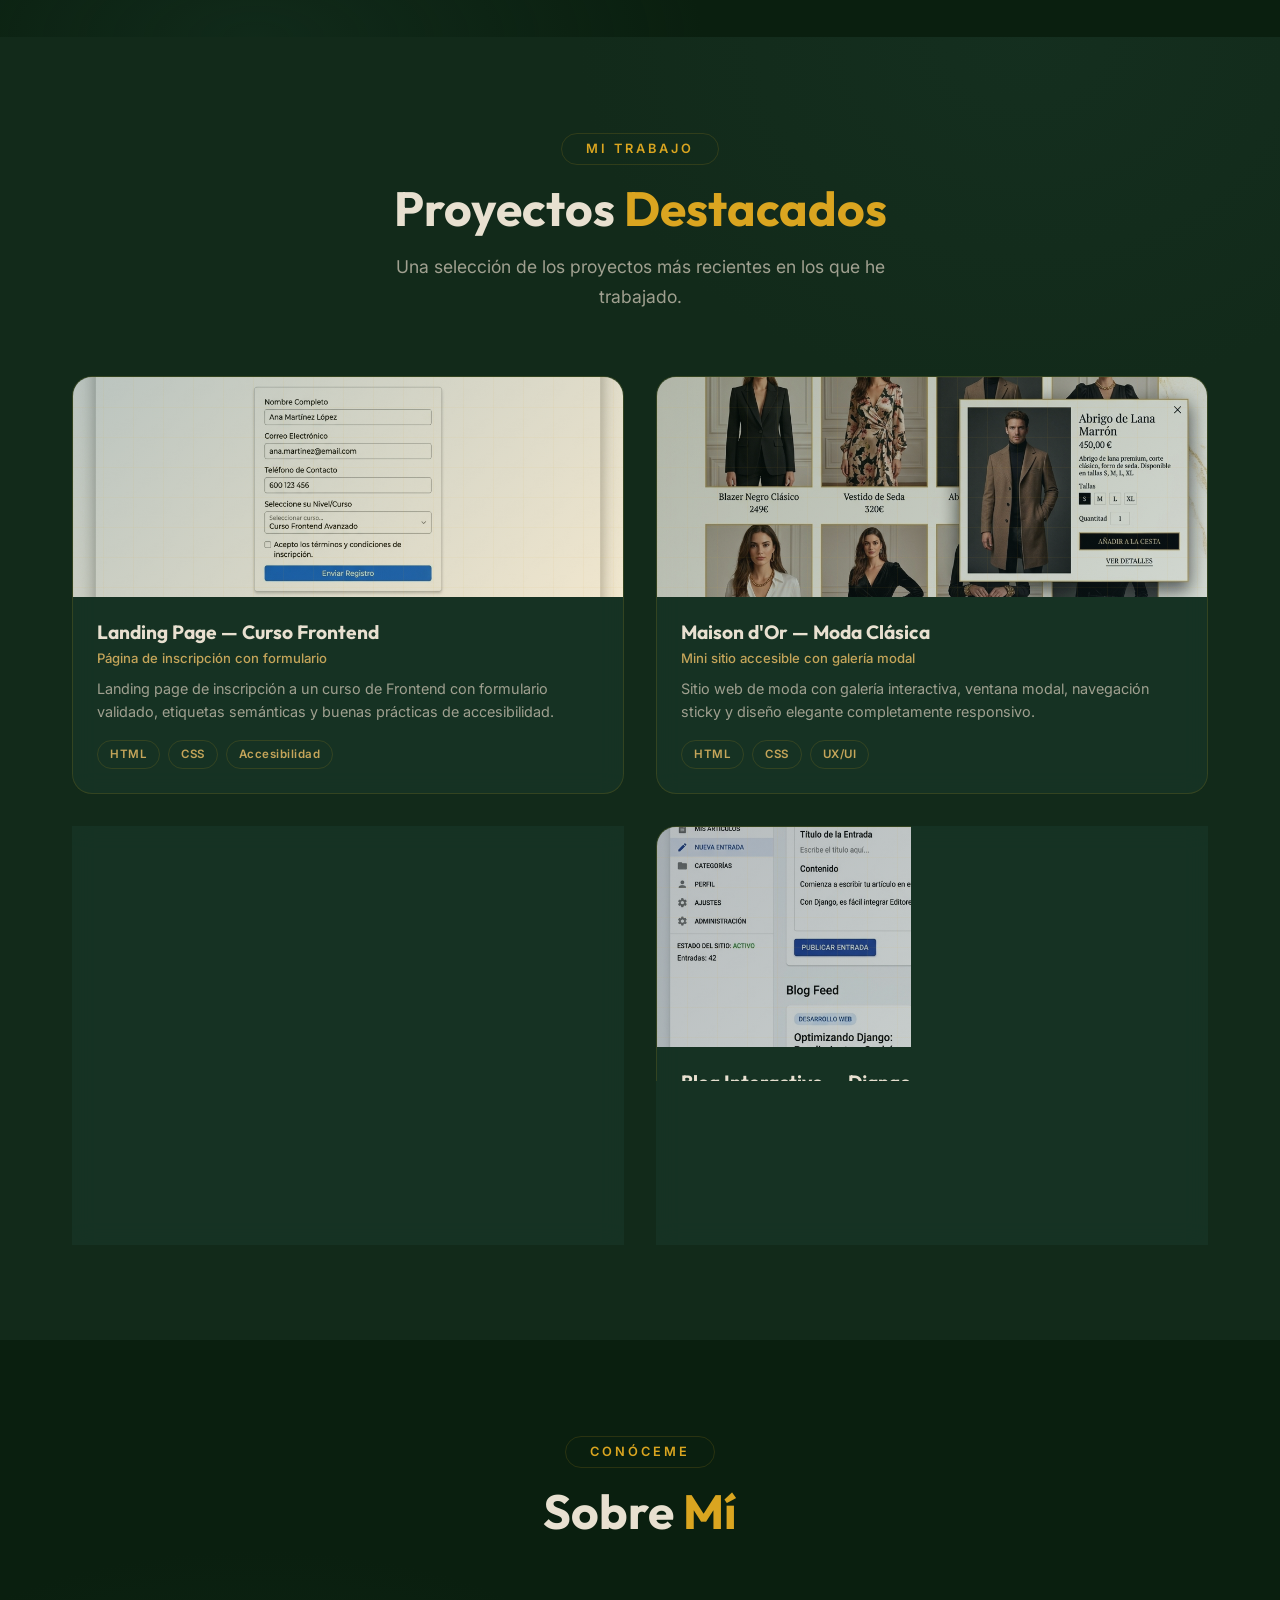
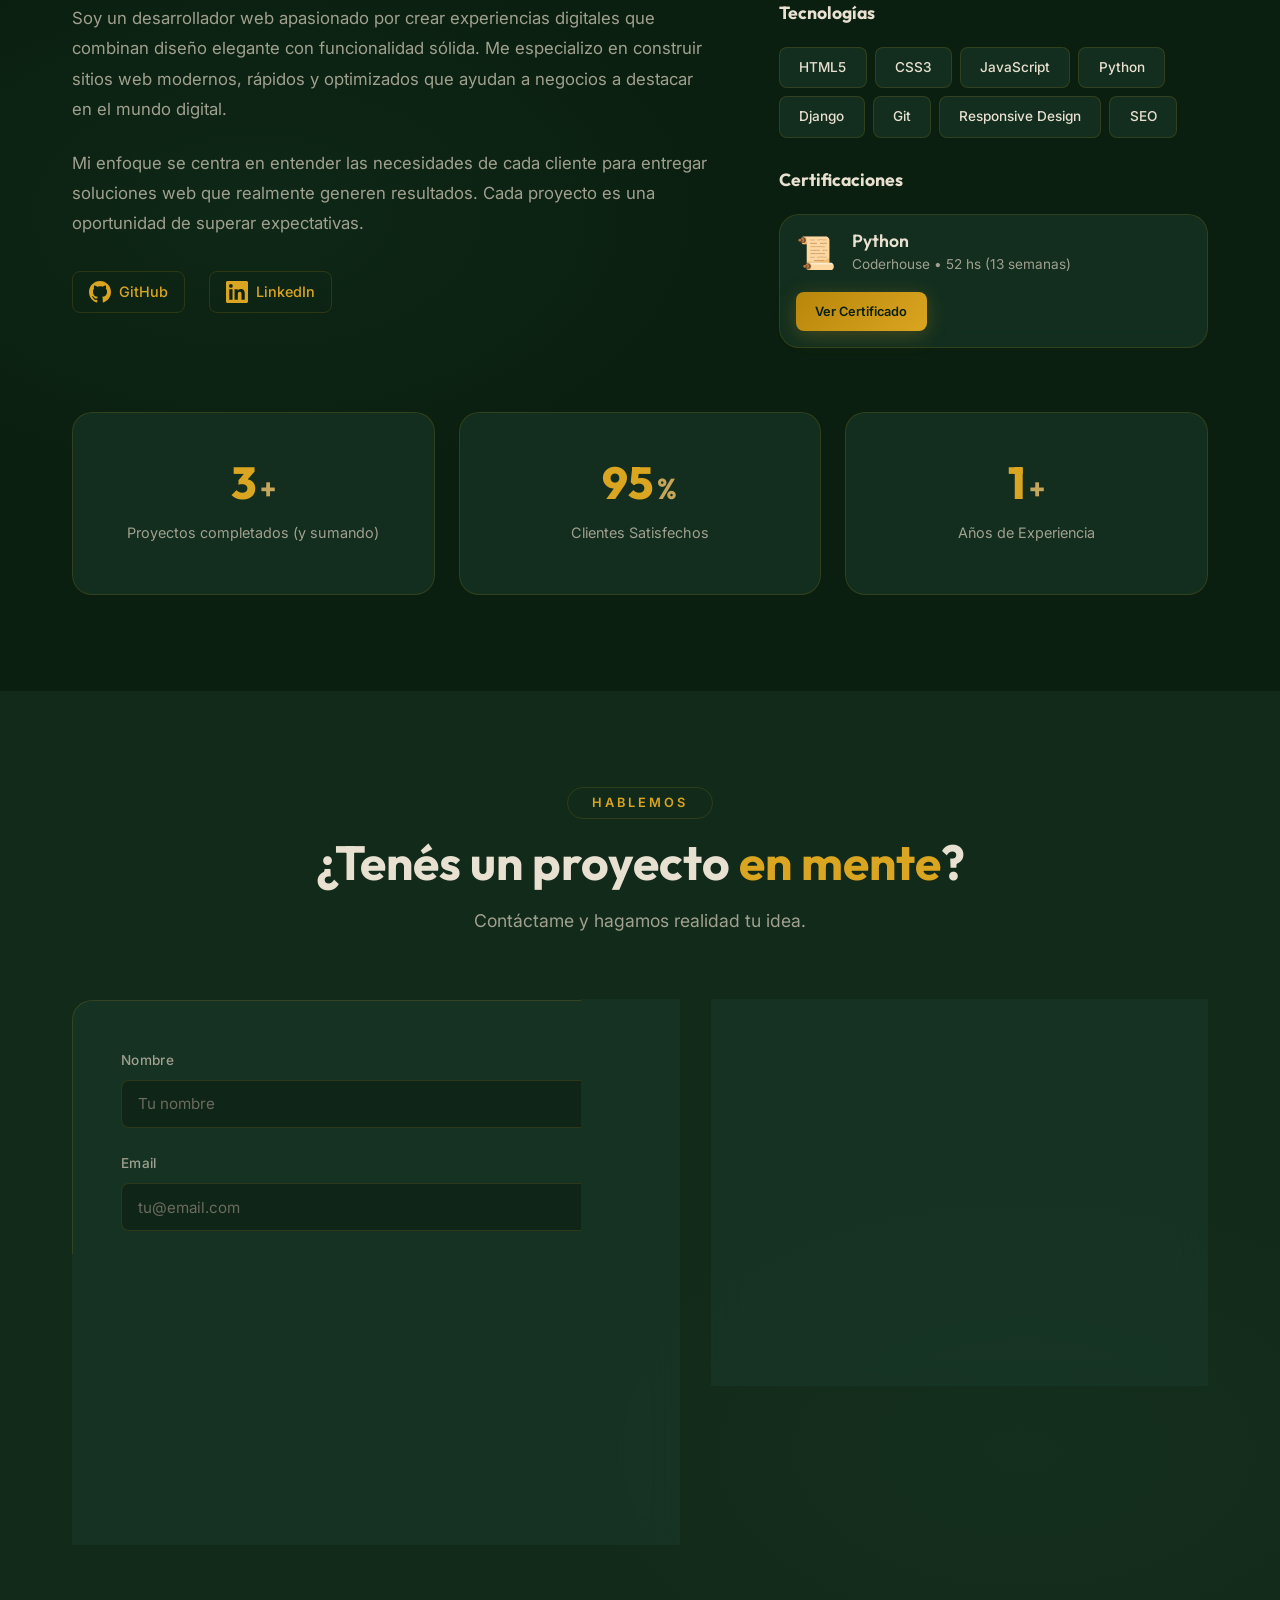
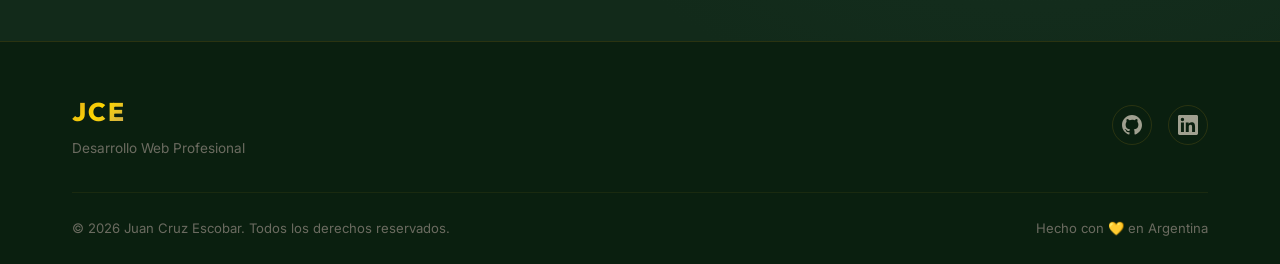
==== commit 7a4d5299: "Agregar seccion de Certificaciones y modal interactivo para certificado de Python" ====
--- a/index.html
+++ b/index.html
@@ -291,6 +291,18 @@
               <span class="skill-tag">Responsive Design</span>
               <span class="skill-tag">SEO</span>
             </div>
+
+            <h3 class="about__skills-title" style="margin-top: var(--space-xl);">Certificaciones</h3>
+            <div class="certification-card glass-card">
+              <div class="certification-card__content">
+                <span class="certification-card__icon">📜</span>
+                <div>
+                  <h4 class="certification-card__title">Python</h4>
+                  <p class="certification-card__issuer">Coderhouse • 52 hs (13 semanas)</p>
+                </div>
+              </div>
+              <button class="btn btn--small btn--primary open-certificate">Ver Certificado</button>
+            </div>
           </div>
         </div>
 
@@ -435,6 +447,17 @@
     </div>
   </footer>
 
+  <!-- Certificate Modal -->
+  <div id="certificateModal" class="modal" aria-hidden="true" role="dialog">
+    <div class="modal__overlay"></div>
+    <div class="modal__container glass-card">
+      <button class="modal__close" aria-label="Cerrar ventana">&times;</button>
+      <div class="modal__content">
+        <img src="assets/images/certificado-python.png" alt="Certificado Python Coderhouse" class="modal__img">
+      </div>
+    </div>
+  </div>
+
   <script src="script.js"></script>
 </body>
 </html>
--- a/styles.css
+++ b/styles.css
@@ -1354,3 +1354,124 @@
   opacity: 1;
   visibility: visible;
 }
+
+/* ─── CERTIFICATION CARD & MODAL ───────────────────── */
+.certification-card {
+  display: flex;
+  flex-direction: column;
+  gap: var(--space-md);
+  padding: var(--space-md);
+  margin-top: var(--space-md);
+  border: 1px solid rgba(218, 165, 32, 0.15);
+  align-items: flex-start;
+  transition: border-color var(--transition);
+}
+
+.certification-card:hover {
+  border-color: rgba(218, 165, 32, 0.3);
+}
+
+.certification-card__content {
+  display: flex;
+  align-items: center;
+  gap: var(--space-md);
+}
+
+.certification-card__icon {
+  font-size: 2rem;
+  line-height: 1;
+}
+
+.certification-card__title {
+  font-family: var(--font-heading);
+  font-size: 1.1rem;
+  font-weight: 600;
+  color: var(--text-primary);
+  margin-bottom: 2px;
+}
+
+.certification-card__issuer {
+  font-size: 0.85rem;
+  color: var(--text-secondary);
+}
+
+/* Modal */
+.modal {
+  position: fixed;
+  inset: 0;
+  z-index: 1000;
+  display: flex;
+  align-items: center;
+  justify-content: center;
+  opacity: 0;
+  pointer-events: none;
+  transition: opacity 0.3s ease;
+  padding: var(--space-md);
+}
+
+.modal.open {
+  opacity: 1;
+  pointer-events: auto;
+}
+
+.modal__overlay {
+  position: absolute;
+  inset: 0;
+  background: rgba(10, 31, 15, 0.85); /* Rolex green dark overlay */
+  backdrop-filter: blur(8px);
+}
+
+.modal__container {
+  position: relative;
+  max-width: 900px;
+  width: 100%;
+  border: 1px solid rgba(218, 165, 32, 0.2);
+  padding: var(--space-xs);
+  z-index: 1001;
+  transform: scale(0.9);
+  transition: transform 0.3s cubic-bezier(0.34, 1.56, 0.64, 1);
+  overflow: hidden;
+}
+
+.modal.open .modal__container {
+  transform: scale(1);
+}
+
+.modal__close {
+  position: absolute;
+  top: 15px;
+  right: 15px;
+  background: rgba(0, 0, 0, 0.5);
+  border: 1px solid rgba(218, 165, 32, 0.3);
+  color: var(--gold);
+  font-size: 1.5rem;
+  width: 36px;
+  height: 36px;
+  border-radius: 50%;
+  display: flex;
+  align-items: center;
+  justify-content: center;
+  cursor: pointer;
+  transition: all 0.2s ease;
+  z-index: 10;
+}
+
+.modal__close:hover {
+  background: var(--gold);
+  color: var(--bg-dark);
+}
+
+.modal__content {
+  display: flex;
+  justify-content: center;
+  align-items: center;
+  width: 100%;
+}
+
+.modal__img {
+  max-width: 100%;
+  max-height: 80vh;
+  object-fit: contain;
+  border-radius: 4px;
+  box-shadow: 0 10px 30px rgba(0, 0, 0, 0.5);
+}
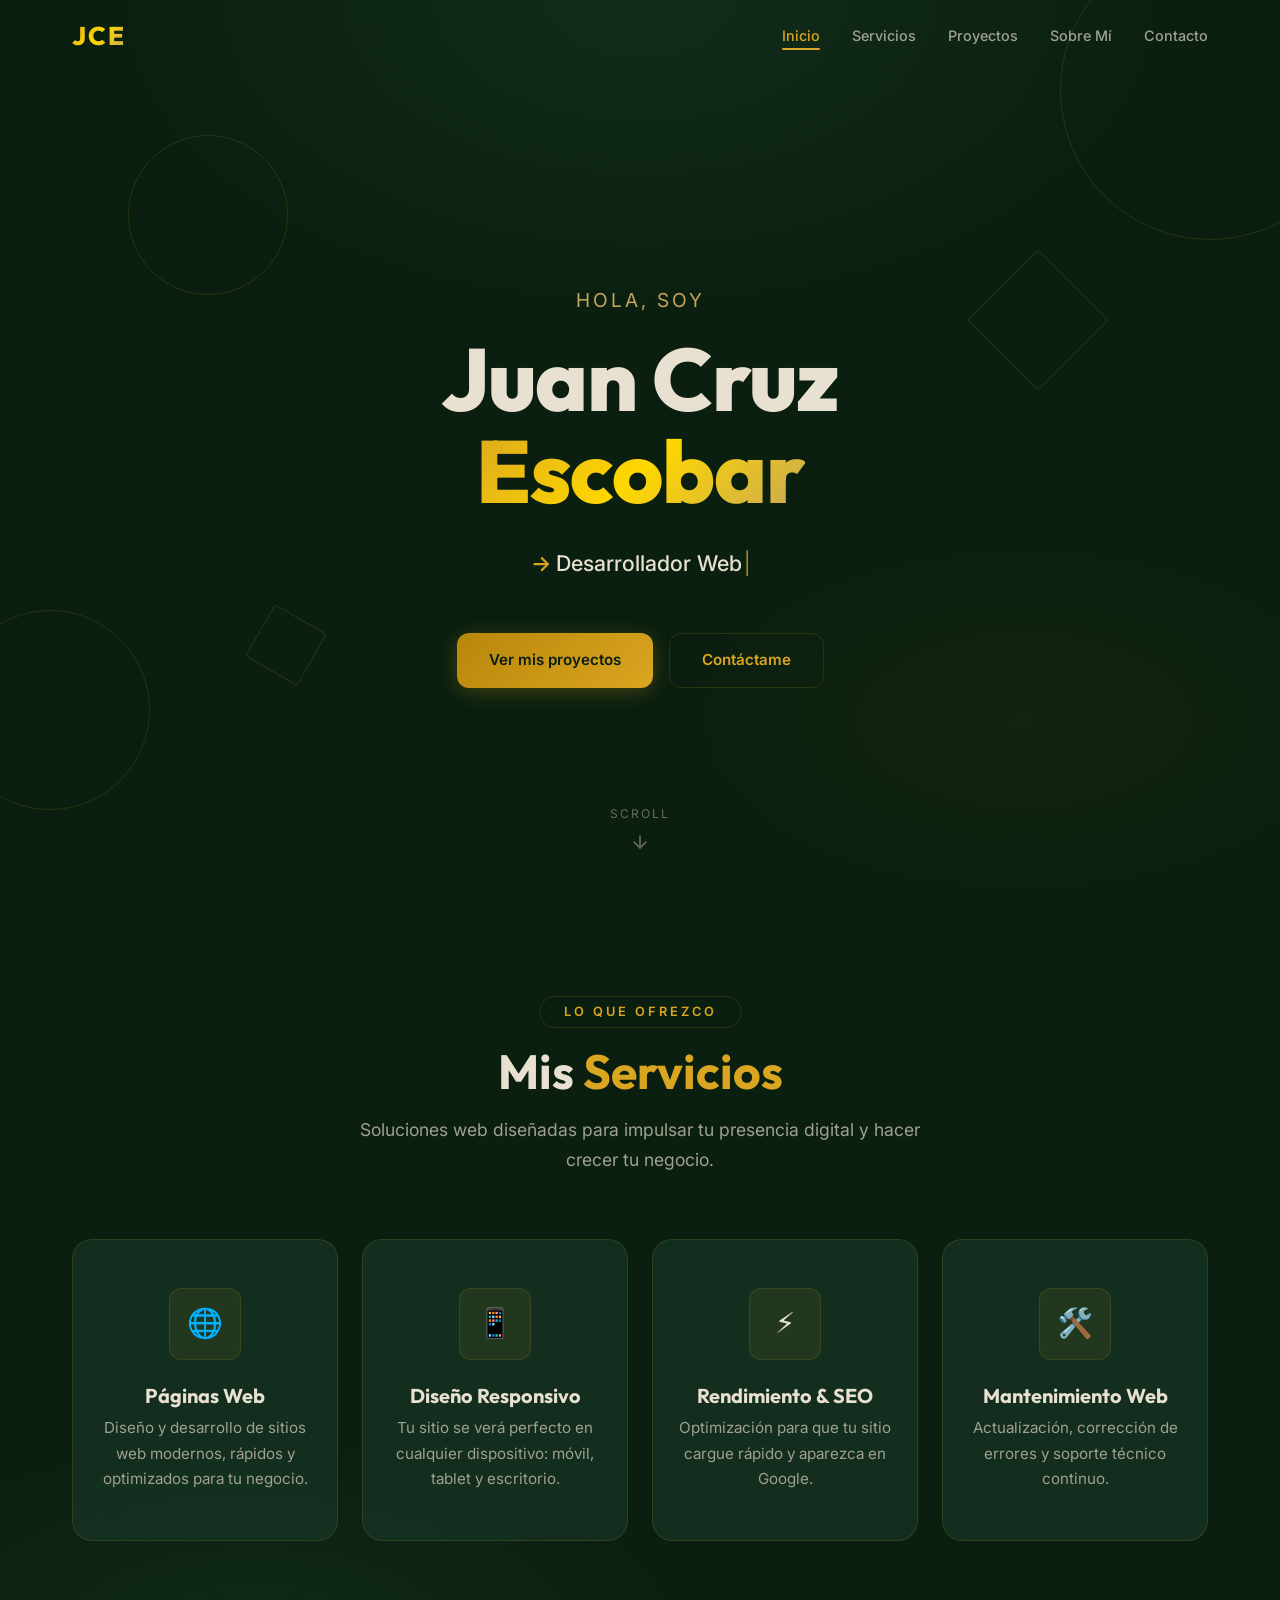
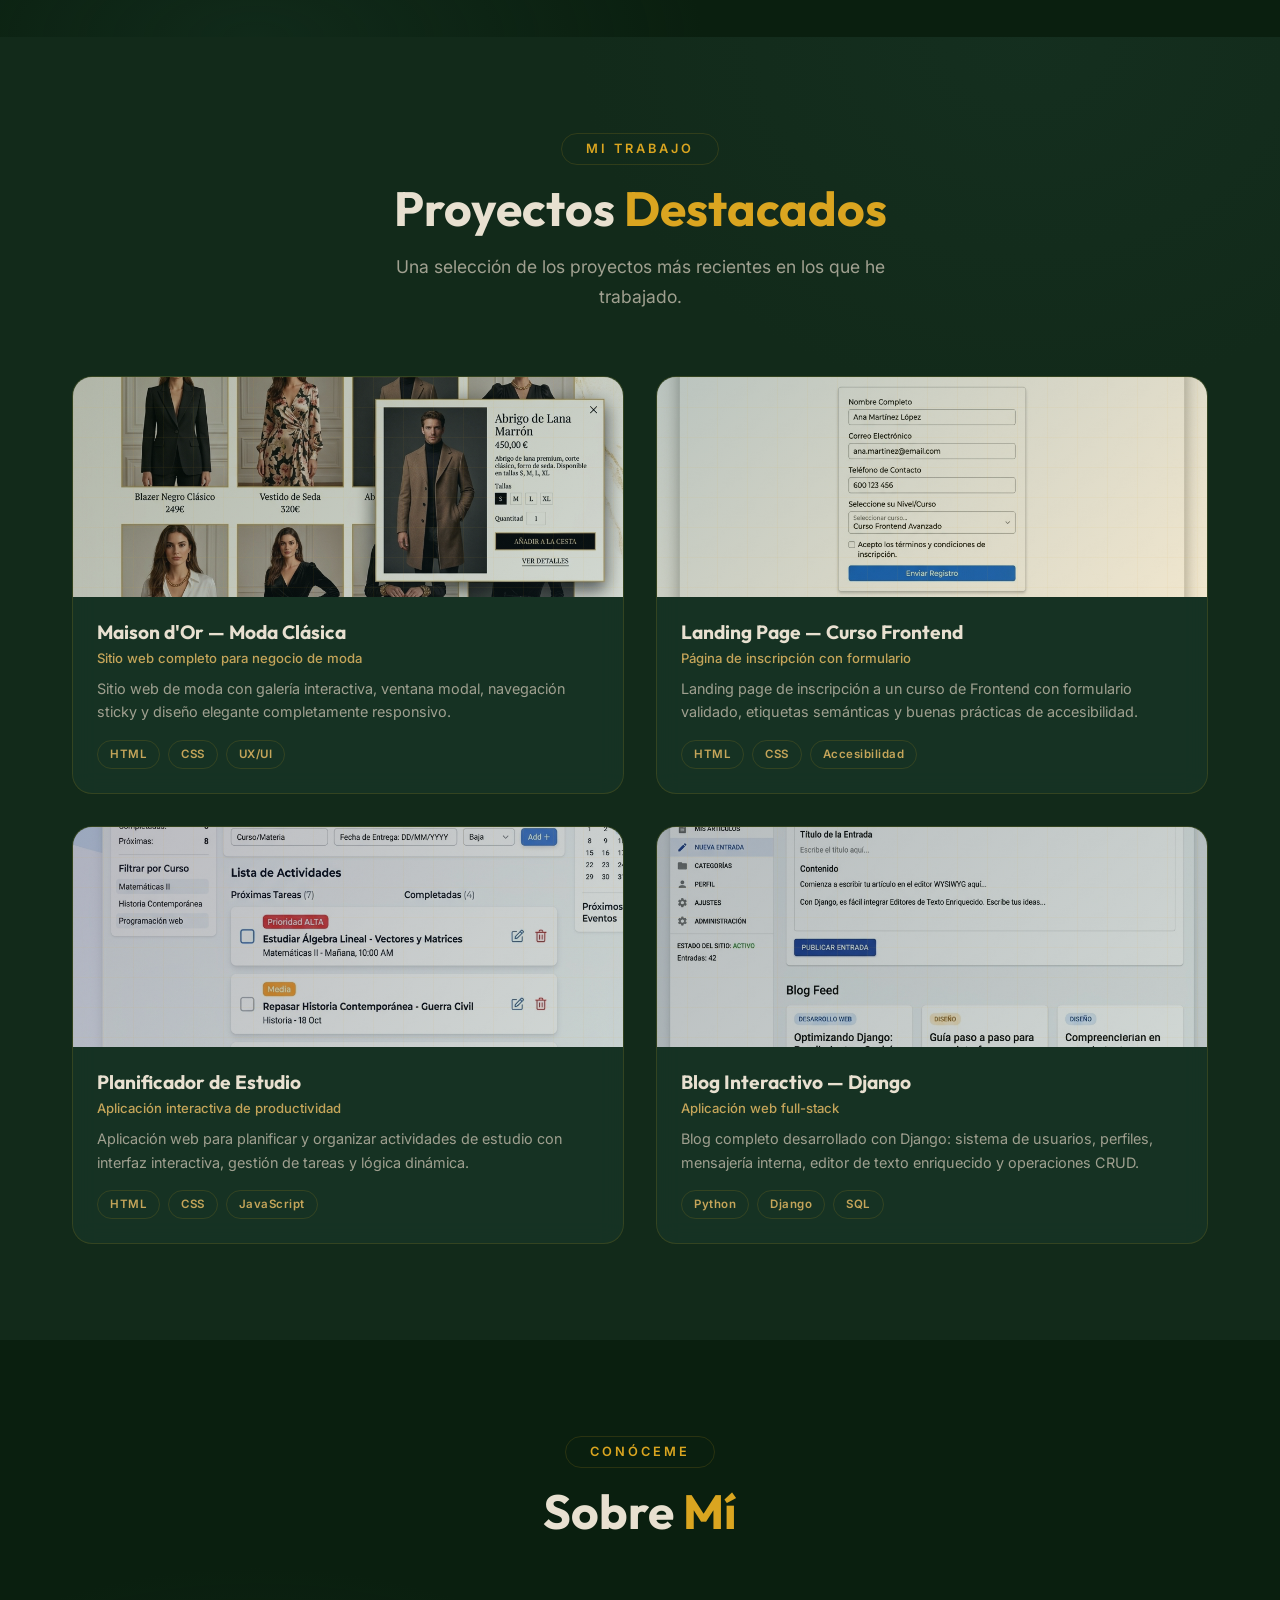
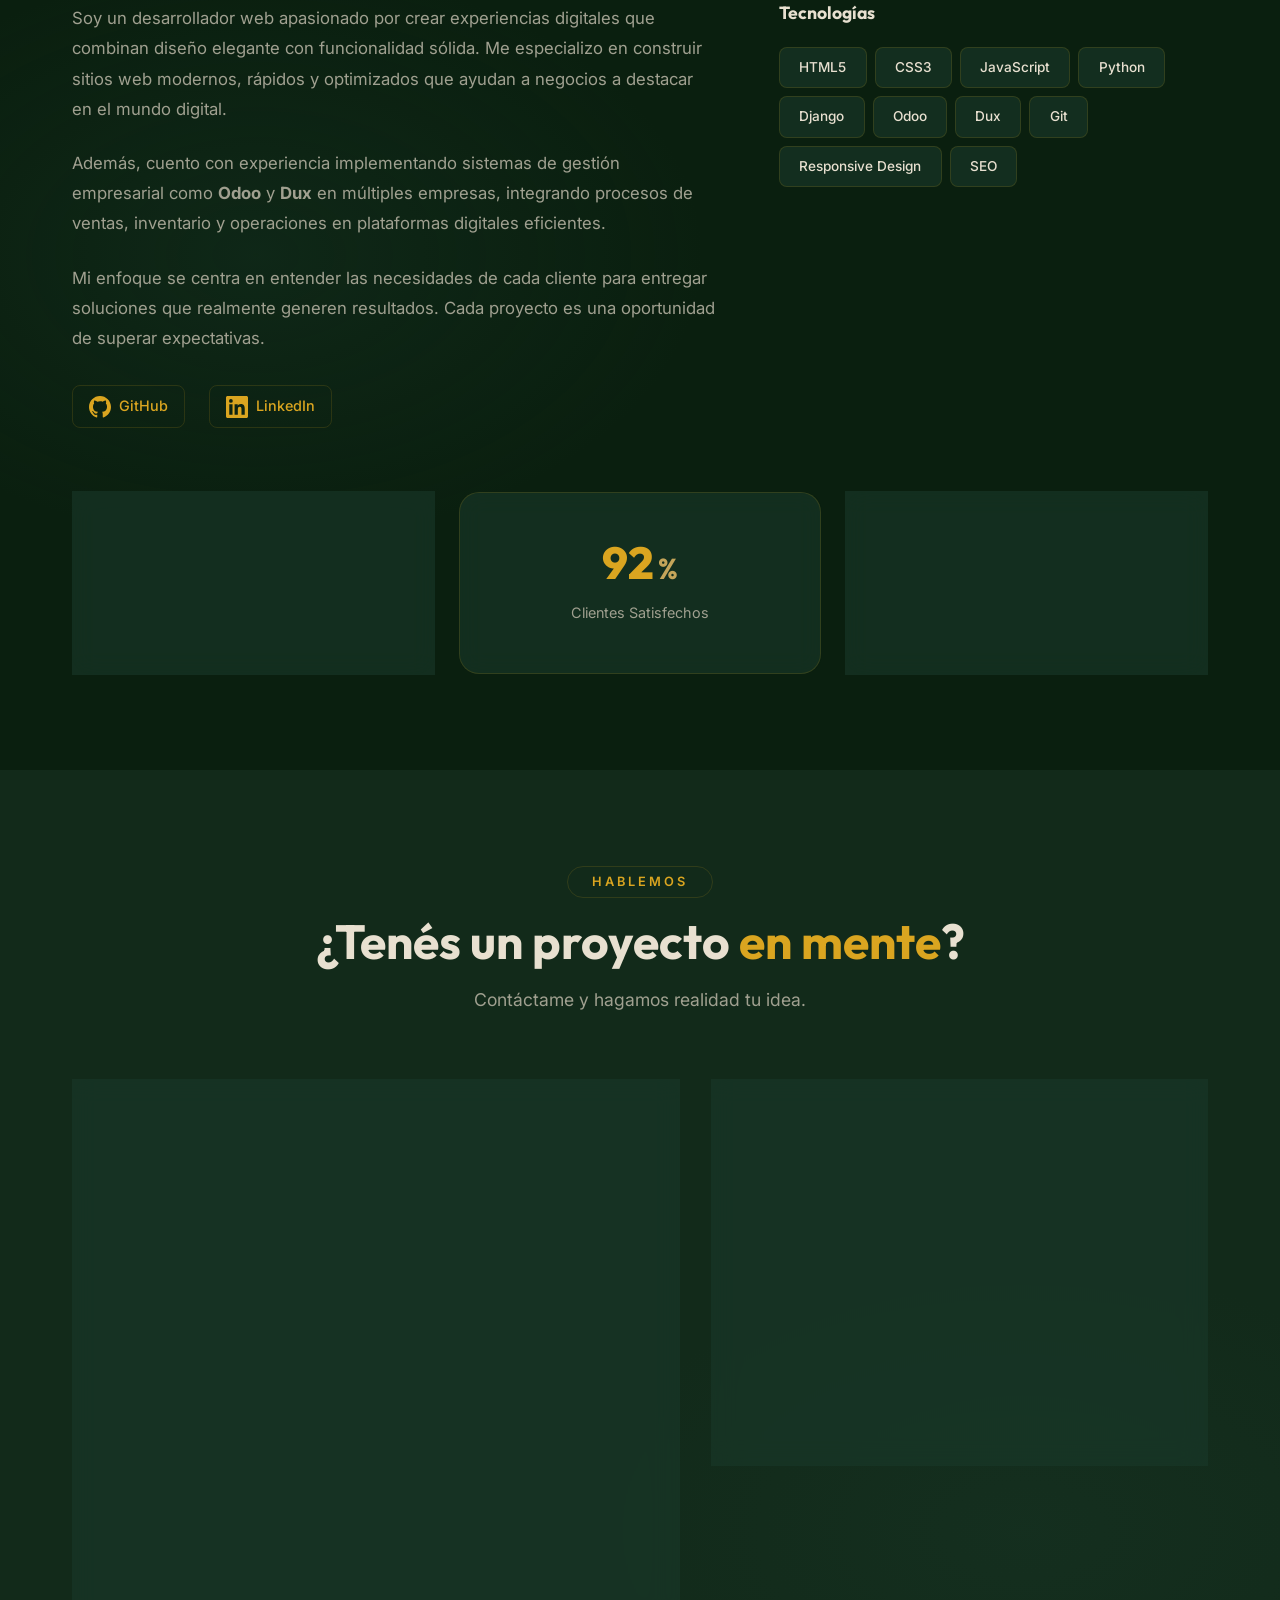
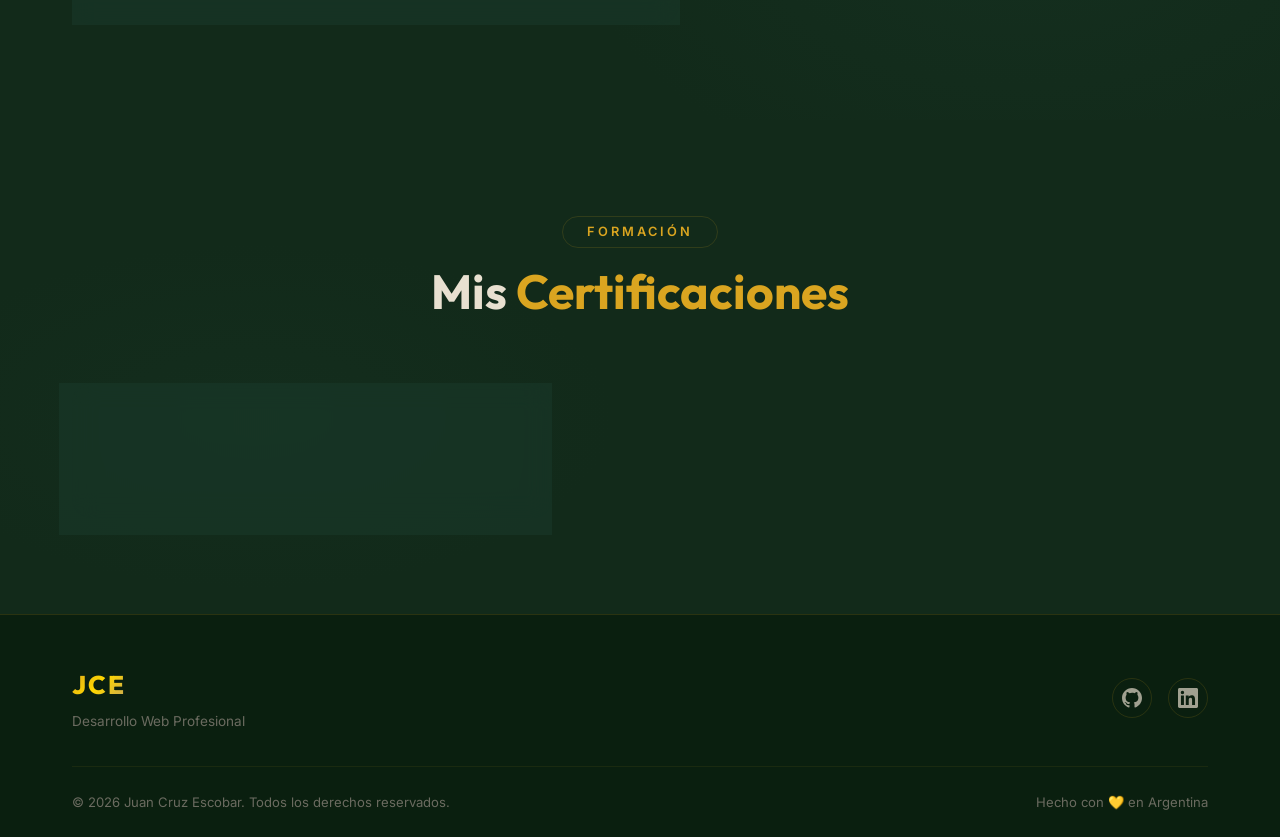
==== commit b28866f8: "Implementar mejoras de conversion de marketing (reordenar proyectos, experiencia odoo, mover cert y " ====
--- a/index.html
+++ b/index.html
@@ -108,7 +108,7 @@
           <!-- Service 1 -->
           <article class="service-card glass-card animate-on-scroll">
             <div class="service-card__icon-wrapper">
-              <span class="service-card__icon">🌐</span>
+              <span class="service-card__icon icon-spin">🌐</span>
             </div>
             <h3 class="service-card__title">Páginas Web</h3>
             <p class="service-card__desc">Diseño y desarrollo de sitios web modernos, rápidos y optimizados para tu negocio.</p>
@@ -118,7 +118,7 @@
           <!-- Service 2 -->
           <article class="service-card glass-card animate-on-scroll">
             <div class="service-card__icon-wrapper">
-              <span class="service-card__icon">📱</span>
+              <span class="service-card__icon icon-bounce">📱</span>
             </div>
             <h3 class="service-card__title">Diseño Responsivo</h3>
             <p class="service-card__desc">Tu sitio se verá perfecto en cualquier dispositivo: móvil, tablet y escritorio.</p>
@@ -128,7 +128,7 @@
           <!-- Service 3 -->
           <article class="service-card glass-card animate-on-scroll">
             <div class="service-card__icon-wrapper">
-              <span class="service-card__icon">⚡</span>
+              <span class="service-card__icon icon-pulse">⚡</span>
             </div>
             <h3 class="service-card__title">Rendimiento &amp; SEO</h3>
             <p class="service-card__desc">Optimización para que tu sitio cargue rápido y aparezca en Google.</p>
@@ -138,7 +138,7 @@
           <!-- Service 4 -->
           <article class="service-card glass-card animate-on-scroll">
             <div class="service-card__icon-wrapper">
-              <span class="service-card__icon">🛠️</span>
+              <span class="service-card__icon icon-wiggle">🛠️</span>
             </div>
             <h3 class="service-card__title">Mantenimiento Web</h3>
             <p class="service-card__desc">Actualización, corrección de errores y soporte técnico continuo.</p>
@@ -160,7 +160,29 @@
         </div>
 
         <div class="projects__grid">
-          <!-- Project 1 -->
+          <!-- Project 1: Maison d'Or (más visual, primero) -->
+          <article class="project-card glass-card animate-on-scroll">
+            <div class="project-card__preview project-card__preview--2">
+              <div class="project-card__overlay">
+                <div class="project-card__actions">
+                  <a href="https://juancruz2211.github.io/Integrador-2-Mini-Sitio-Accesible-con-Galer-a-Modal-y-Sticky/" class="btn btn--small btn--primary" target="_blank" rel="noopener noreferrer">Ver Demo</a>
+                  <a href="https://github.com/JuanCruz2211/Integrador-2-Mini-Sitio-Accesible-con-Galer-a-Modal-y-Sticky" class="btn btn--small btn--outline" target="_blank" rel="noopener noreferrer">Código</a>
+                </div>
+              </div>
+            </div>
+            <div class="project-card__body">
+              <h3 class="project-card__title">Maison d'Or — Moda Clásica</h3>
+              <p class="project-card__type">Sitio web completo para negocio de moda</p>
+              <p class="project-card__desc">Sitio web de moda con galería interactiva, ventana modal, navegación sticky y diseño elegante completamente responsivo.</p>
+              <div class="project-card__tags">
+                <span class="tag">HTML</span>
+                <span class="tag">CSS</span>
+                <span class="tag">UX/UI</span>
+              </div>
+            </div>
+          </article>
+
+          <!-- Project 2: Landing Page -->
           <article class="project-card glass-card animate-on-scroll">
             <div class="project-card__preview project-card__preview--1">
               <div class="project-card__overlay">
@@ -182,28 +204,6 @@
             </div>
           </article>
 
-          <!-- Project 2 -->
-          <article class="project-card glass-card animate-on-scroll">
-            <div class="project-card__preview project-card__preview--2">
-              <div class="project-card__overlay">
-                <div class="project-card__actions">
-                  <a href="https://juancruz2211.github.io/Integrador-2-Mini-Sitio-Accesible-con-Galer-a-Modal-y-Sticky/" class="btn btn--small btn--primary" target="_blank" rel="noopener noreferrer">Ver Demo</a>
-                  <a href="https://github.com/JuanCruz2211/Integrador-2-Mini-Sitio-Accesible-con-Galer-a-Modal-y-Sticky" class="btn btn--small btn--outline" target="_blank" rel="noopener noreferrer">Código</a>
-                </div>
-              </div>
-            </div>
-            <div class="project-card__body">
-              <h3 class="project-card__title">Maison d'Or — Moda Clásica</h3>
-              <p class="project-card__type">Mini sitio accesible con galería modal</p>
-              <p class="project-card__desc">Sitio web de moda con galería interactiva, ventana modal, navegación sticky y diseño elegante completamente responsivo.</p>
-              <div class="project-card__tags">
-                <span class="tag">HTML</span>
-                <span class="tag">CSS</span>
-                <span class="tag">UX/UI</span>
-              </div>
-            </div>
-          </article>
-
           <!-- Project 3 -->
           <article class="project-card glass-card animate-on-scroll">
             <div class="project-card__preview project-card__preview--3">
@@ -265,7 +265,8 @@
         <div class="about__grid">
           <div class="about__bio animate-on-scroll">
             <p class="about__text">Soy un desarrollador web apasionado por crear experiencias digitales que combinan diseño elegante con funcionalidad sólida. Me especializo en construir sitios web modernos, rápidos y optimizados que ayudan a negocios a destacar en el mundo digital.</p>
-            <p class="about__text">Mi enfoque se centra en entender las necesidades de cada cliente para entregar soluciones web que realmente generen resultados. Cada proyecto es una oportunidad de superar expectativas.</p>
+            <p class="about__text">Además, cuento con experiencia implementando sistemas de gestión empresarial como <strong>Odoo</strong> y <strong>Dux</strong> en múltiples empresas, integrando procesos de ventas, inventario y operaciones en plataformas digitales eficientes.</p>
+            <p class="about__text">Mi enfoque se centra en entender las necesidades de cada cliente para entregar soluciones que realmente generen resultados. Cada proyecto es una oportunidad de superar expectativas.</p>
 
             <div class="about__links">
               <a href="https://github.com/JuanCruz2211" class="about__social-link" target="_blank" rel="noopener noreferrer" aria-label="GitHub">
@@ -287,21 +288,11 @@
               <span class="skill-tag">JavaScript</span>
               <span class="skill-tag">Python</span>
               <span class="skill-tag">Django</span>
+              <span class="skill-tag">Odoo</span>
+              <span class="skill-tag">Dux</span>
               <span class="skill-tag">Git</span>
               <span class="skill-tag">Responsive Design</span>
               <span class="skill-tag">SEO</span>
-            </div>
-
-            <h3 class="about__skills-title" style="margin-top: var(--space-xl);">Certificaciones</h3>
-            <div class="certification-card glass-card">
-              <div class="certification-card__content">
-                <span class="certification-card__icon">📜</span>
-                <div>
-                  <h4 class="certification-card__title">Python</h4>
-                  <p class="certification-card__issuer">Coderhouse • 52 hs (13 semanas)</p>
-                </div>
-              </div>
-              <button class="btn btn--small btn--primary open-certificate">Ver Certificado</button>
             </div>
           </div>
         </div>
@@ -418,6 +409,30 @@
   </main>
 
   <!-- ════════════════════════════════════════════ -->
+  <!-- CERTIFICACIONES (al final, fuera del flujo de venta) -->
+  <!-- ════════════════════════════════════════════ -->
+  <section class="section certifications-section" id="certificaciones">
+    <div class="container">
+      <div class="section__header animate-on-scroll">
+        <span class="section__tag">Formación</span>
+        <h2 class="section__title">Mis <span class="text-gold">Certificaciones</span></h2>
+      </div>
+      <div class="certifications-section__grid animate-on-scroll">
+        <div class="certification-card glass-card">
+          <div class="certification-card__content">
+            <span class="certification-card__icon">📜</span>
+            <div>
+              <h4 class="certification-card__title">Python</h4>
+              <p class="certification-card__issuer">Coderhouse • 52 hs (13 semanas)</p>
+            </div>
+          </div>
+          <button class="btn btn--small btn--primary open-certificate">Ver Certificado</button>
+        </div>
+      </div>
+    </div>
+  </section>
+
+  <!-- ════════════════════════════════════════════ -->
   <!-- FOOTER                                        -->
   <!-- ════════════════════════════════════════════ -->
   <footer class="footer">
--- a/styles.css
+++ b/styles.css
@@ -1475,3 +1475,73 @@
   border-radius: 4px;
   box-shadow: 0 10px 30px rgba(0, 0, 0, 0.5);
 }
+
+/* ─── SERVICE ICON ANIMATIONS ──────────────────────── */
+
+/* 🌐 Slow 3D rotation — "the world is spinning" */
+@keyframes iconSpin {
+  0%   { transform: rotateY(0deg); }
+  100% { transform: rotateY(360deg); }
+}
+
+.icon-spin {
+  display: inline-block;
+  animation: iconSpin 6s linear infinite;
+}
+
+/* 📱 Gentle bounce — "responsive on every device" */
+@keyframes iconBounce {
+  0%, 100% { transform: translateY(0); }
+  50%      { transform: translateY(-6px); }
+}
+
+.icon-bounce {
+  display: inline-block;
+  animation: iconBounce 2s ease-in-out infinite;
+}
+
+/* ⚡ Pulse glow — "speed & energy" */
+@keyframes iconPulse {
+  0%, 100% { transform: scale(1); opacity: 1; }
+  50%      { transform: scale(1.2); opacity: 0.85; }
+}
+
+.icon-pulse {
+  display: inline-block;
+  animation: iconPulse 1.8s ease-in-out infinite;
+}
+
+/* 🛠️ Wiggle — "tools at work" */
+@keyframes iconWiggle {
+  0%, 100% { transform: rotate(0deg); }
+  20%      { transform: rotate(12deg); }
+  40%      { transform: rotate(-10deg); }
+  60%      { transform: rotate(6deg); }
+  80%      { transform: rotate(-4deg); }
+}
+
+.icon-wiggle {
+  display: inline-block;
+  animation: iconWiggle 2.5s ease-in-out infinite;
+}
+
+/* Pause animations when user prefers reduced motion */
+@media (prefers-reduced-motion: reduce) {
+  .icon-spin,
+  .icon-bounce,
+  .icon-pulse,
+  .icon-wiggle {
+    animation: none;
+  }
+}
+
+/* ─── CERTIFICATIONS STANDALONE SECTION ────────────── */
+.certifications-section {
+  background:
+    radial-gradient(ellipse 40% 50% at 20% 60%, rgba(26, 58, 42, 0.2) 0%, transparent 70%),
+    var(--bg-dark);
+}
+
+.certifications-section__grid {
+  max-width: 480px;
+}
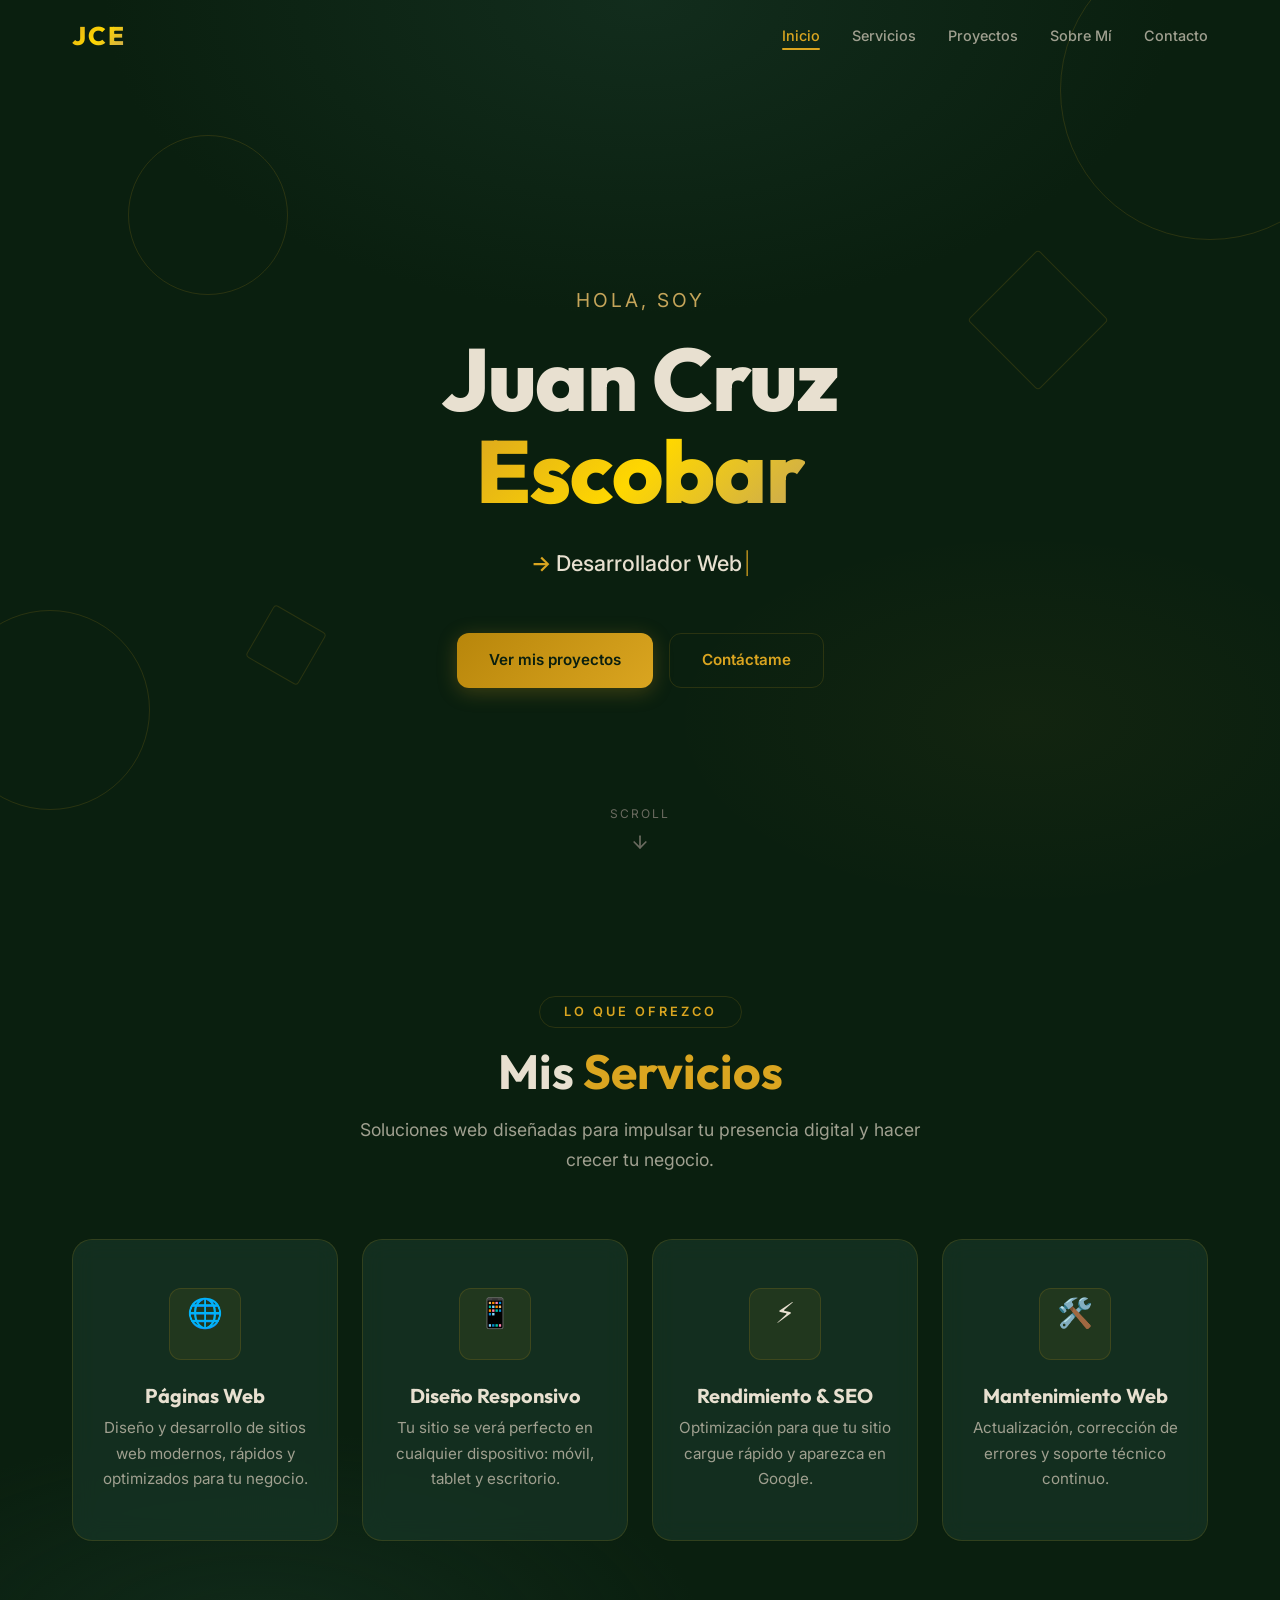
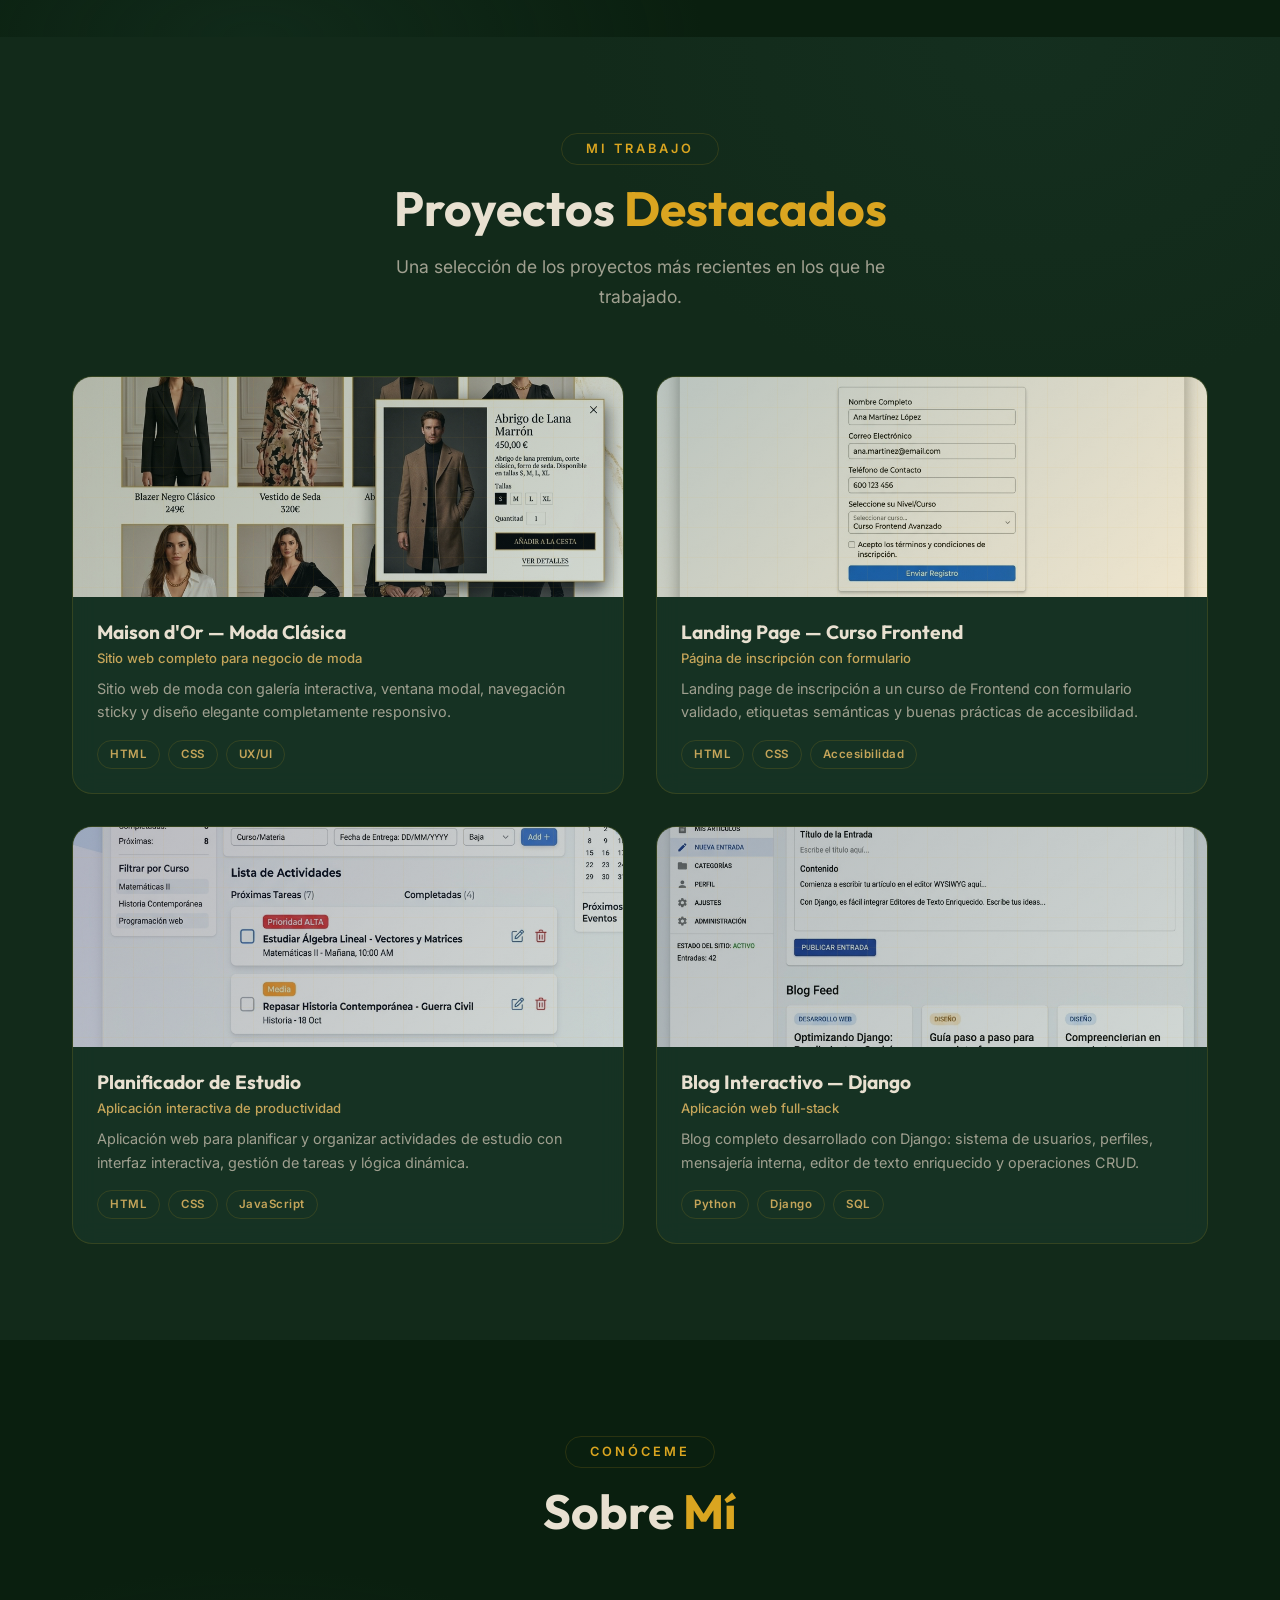
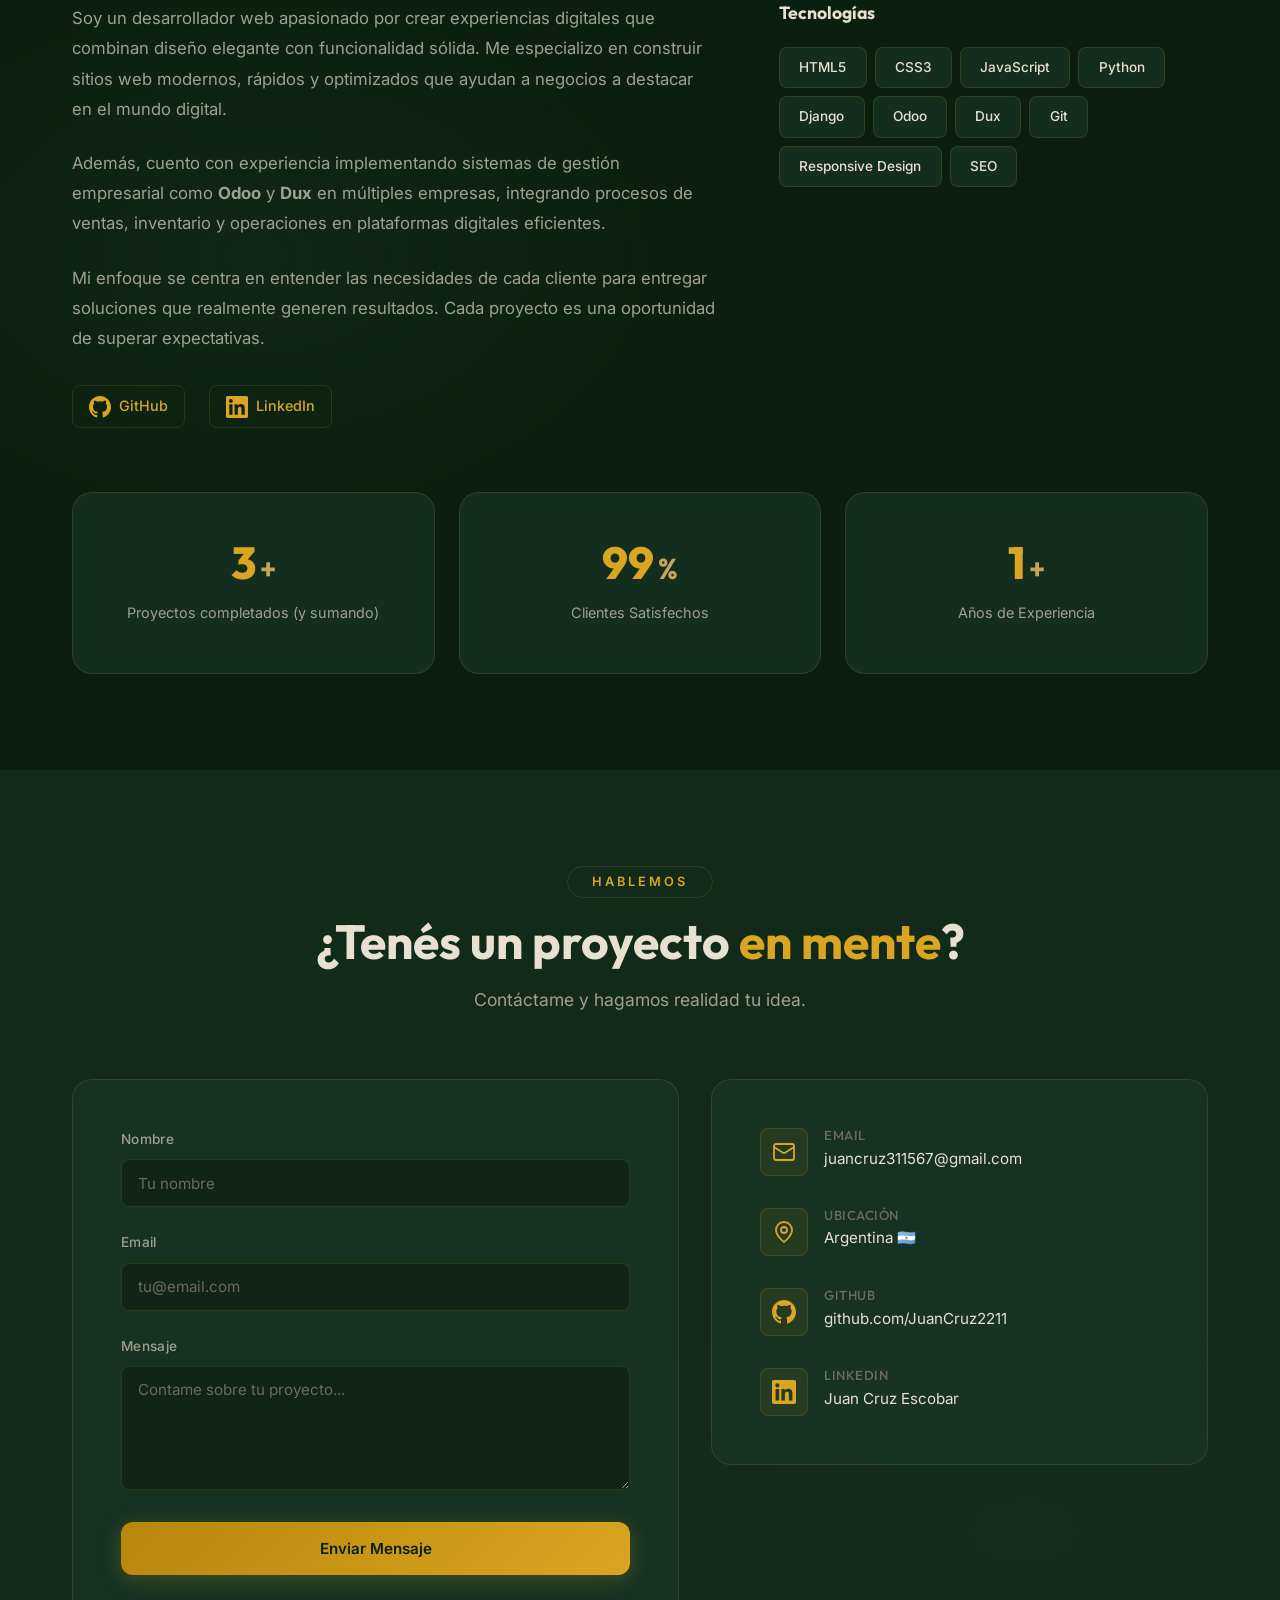
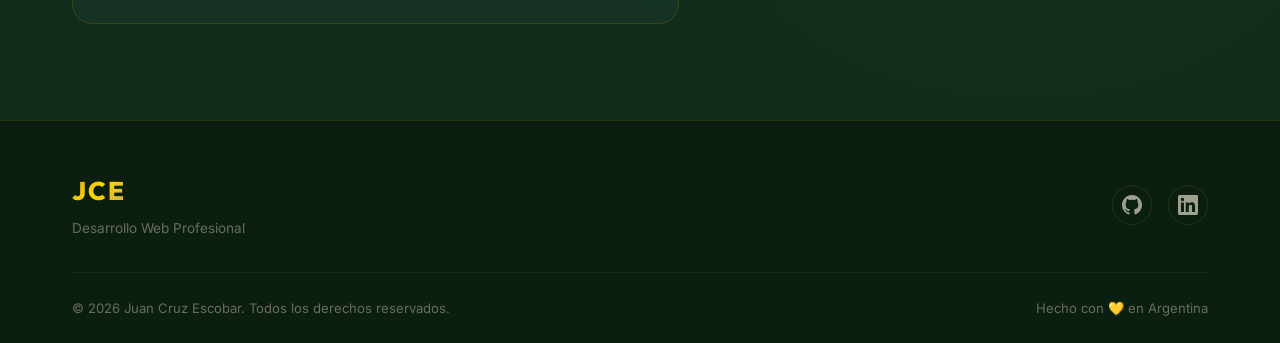
==== commit 3c641eb0: "Remover certificacion y arreglar animaciones de servicios" ====
--- a/index.html
+++ b/index.html
@@ -107,8 +107,8 @@
         <div class="services__grid">
           <!-- Service 1 -->
           <article class="service-card glass-card animate-on-scroll">
-            <div class="service-card__icon-wrapper">
-              <span class="service-card__icon icon-spin">🌐</span>
+            <div class="service-card__icon-wrapper icon-spin">
+              <span class="service-card__icon">🌐</span>
             </div>
             <h3 class="service-card__title">Páginas Web</h3>
             <p class="service-card__desc">Diseño y desarrollo de sitios web modernos, rápidos y optimizados para tu negocio.</p>
@@ -117,8 +117,8 @@
 
           <!-- Service 2 -->
           <article class="service-card glass-card animate-on-scroll">
-            <div class="service-card__icon-wrapper">
-              <span class="service-card__icon icon-bounce">📱</span>
+            <div class="service-card__icon-wrapper icon-bounce">
+              <span class="service-card__icon">📱</span>
             </div>
             <h3 class="service-card__title">Diseño Responsivo</h3>
             <p class="service-card__desc">Tu sitio se verá perfecto en cualquier dispositivo: móvil, tablet y escritorio.</p>
@@ -127,8 +127,8 @@
 
           <!-- Service 3 -->
           <article class="service-card glass-card animate-on-scroll">
-            <div class="service-card__icon-wrapper">
-              <span class="service-card__icon icon-pulse">⚡</span>
+            <div class="service-card__icon-wrapper icon-pulse">
+              <span class="service-card__icon">⚡</span>
             </div>
             <h3 class="service-card__title">Rendimiento &amp; SEO</h3>
             <p class="service-card__desc">Optimización para que tu sitio cargue rápido y aparezca en Google.</p>
@@ -137,8 +137,8 @@
 
           <!-- Service 4 -->
           <article class="service-card glass-card animate-on-scroll">
-            <div class="service-card__icon-wrapper">
-              <span class="service-card__icon icon-wiggle">🛠️</span>
+            <div class="service-card__icon-wrapper icon-wiggle">
+              <span class="service-card__icon">🛠️</span>
             </div>
             <h3 class="service-card__title">Mantenimiento Web</h3>
             <p class="service-card__desc">Actualización, corrección de errores y soporte técnico continuo.</p>
@@ -409,30 +409,6 @@
   </main>
 
   <!-- ════════════════════════════════════════════ -->
-  <!-- CERTIFICACIONES (al final, fuera del flujo de venta) -->
-  <!-- ════════════════════════════════════════════ -->
-  <section class="section certifications-section" id="certificaciones">
-    <div class="container">
-      <div class="section__header animate-on-scroll">
-        <span class="section__tag">Formación</span>
-        <h2 class="section__title">Mis <span class="text-gold">Certificaciones</span></h2>
-      </div>
-      <div class="certifications-section__grid animate-on-scroll">
-        <div class="certification-card glass-card">
-          <div class="certification-card__content">
-            <span class="certification-card__icon">📜</span>
-            <div>
-              <h4 class="certification-card__title">Python</h4>
-              <p class="certification-card__issuer">Coderhouse • 52 hs (13 semanas)</p>
-            </div>
-          </div>
-          <button class="btn btn--small btn--primary open-certificate">Ver Certificado</button>
-        </div>
-      </div>
-    </div>
-  </section>
-
-  <!-- ════════════════════════════════════════════ -->
   <!-- FOOTER                                        -->
   <!-- ════════════════════════════════════════════ -->
   <footer class="footer">
@@ -462,17 +438,6 @@
     </div>
   </footer>
 
-  <!-- Certificate Modal -->
-  <div id="certificateModal" class="modal" aria-hidden="true" role="dialog">
-    <div class="modal__overlay"></div>
-    <div class="modal__container glass-card">
-      <button class="modal__close" aria-label="Cerrar ventana">&times;</button>
-      <div class="modal__content">
-        <img src="assets/images/certificado-python.png" alt="Certificado Python Coderhouse" class="modal__img">
-      </div>
-    </div>
-  </div>
-
   <script src="script.js"></script>
 </body>
 </html>
